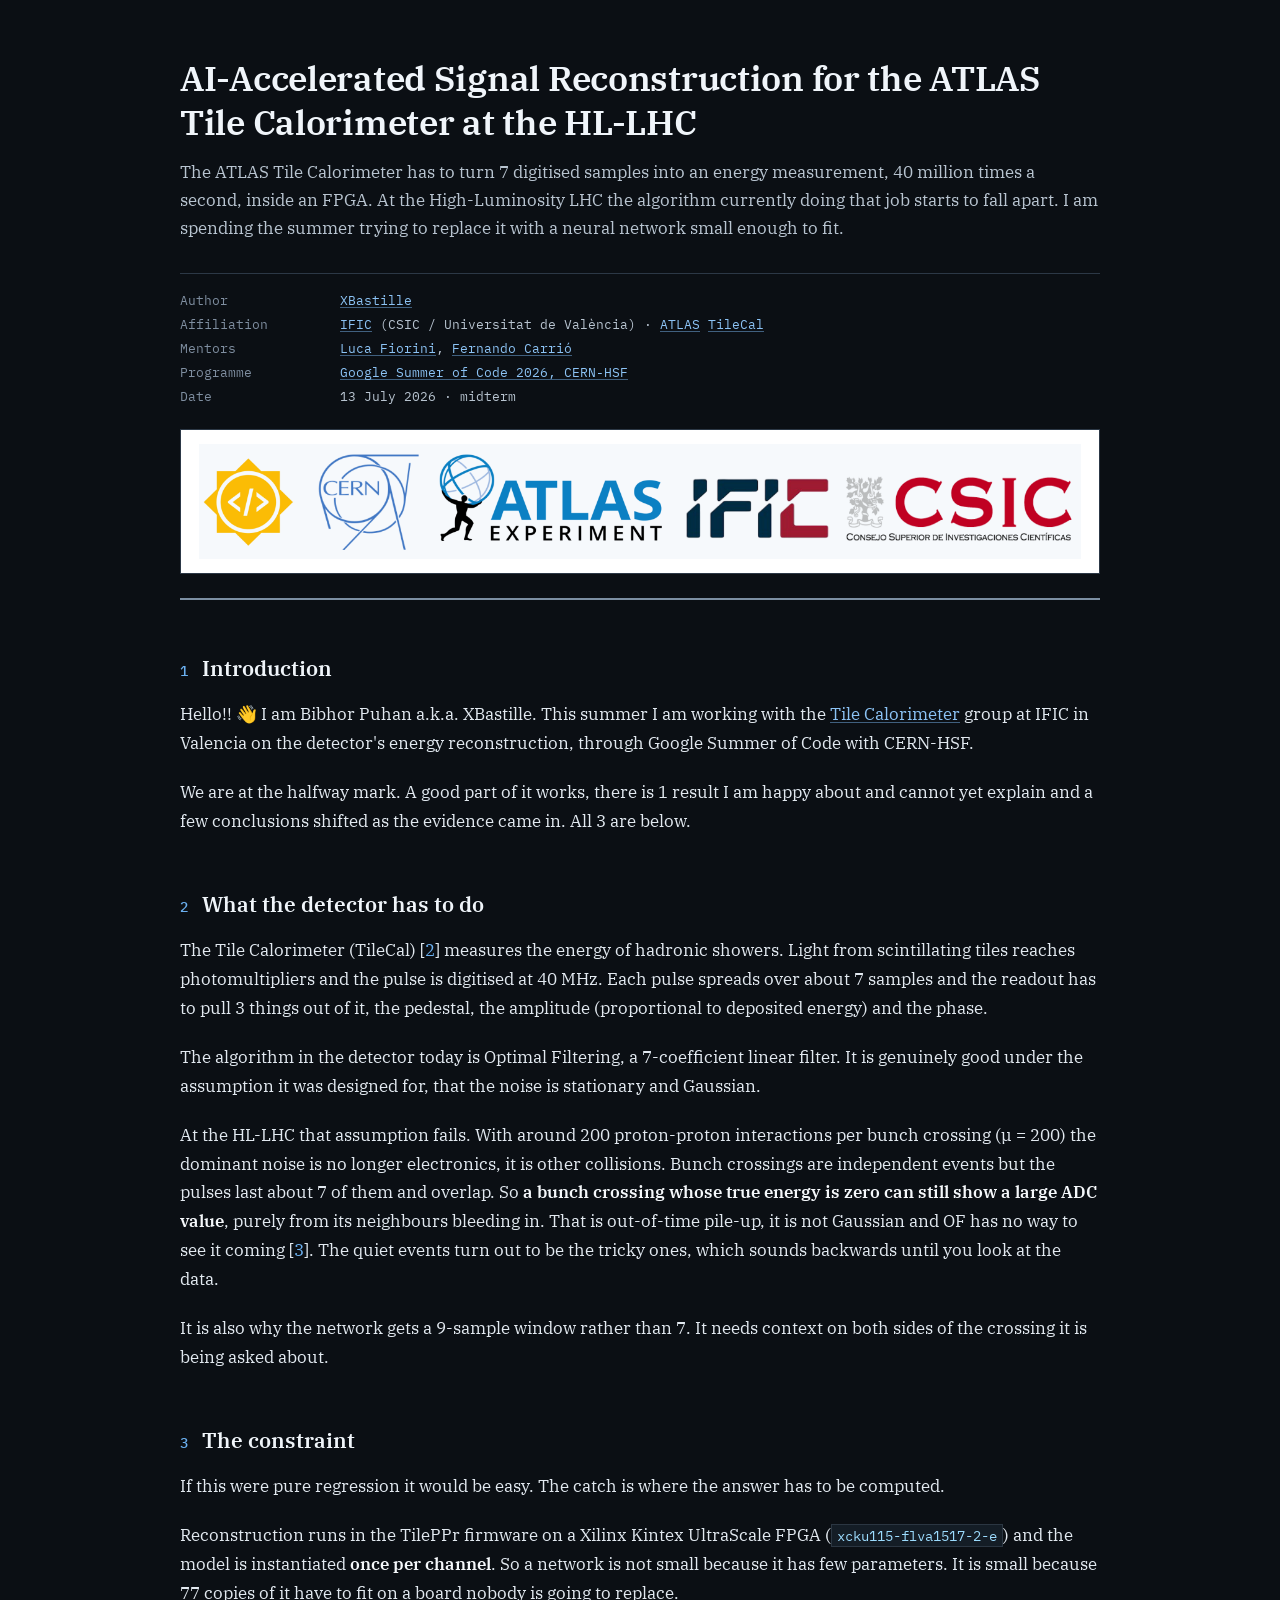
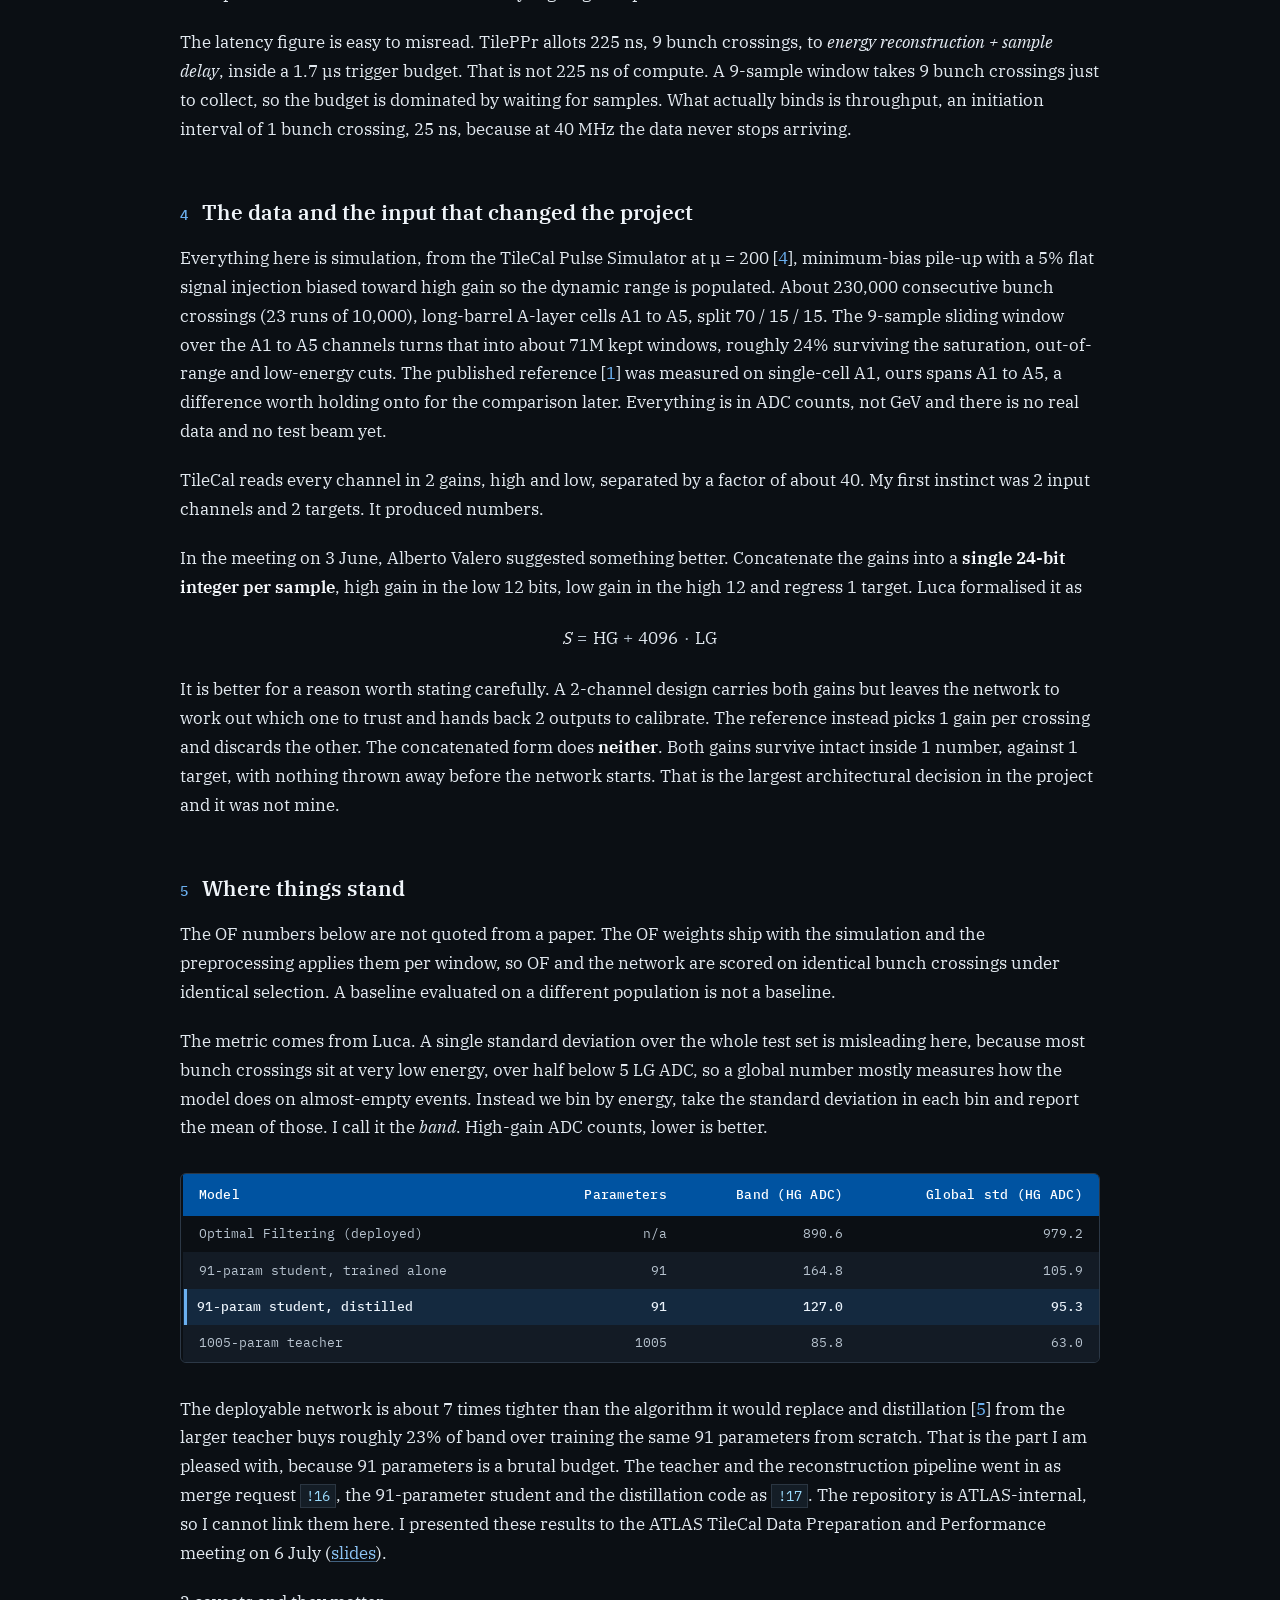
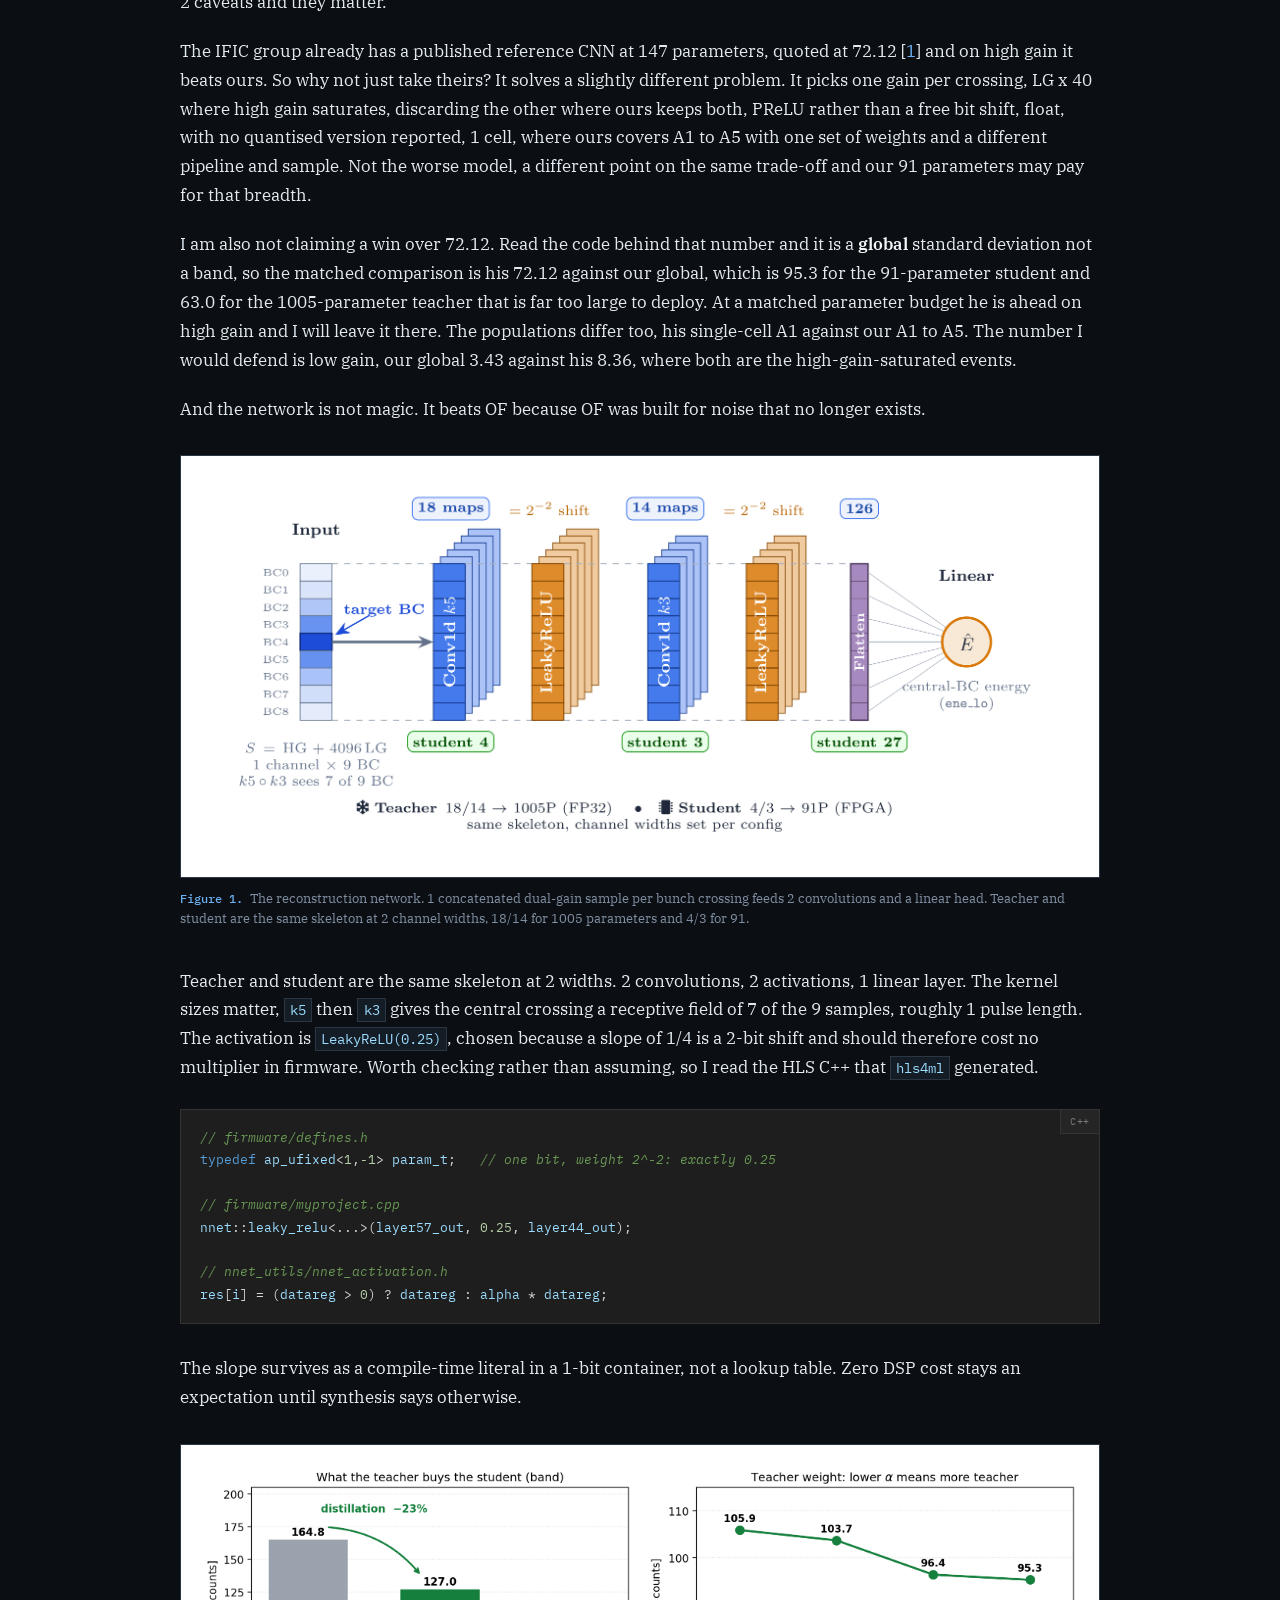
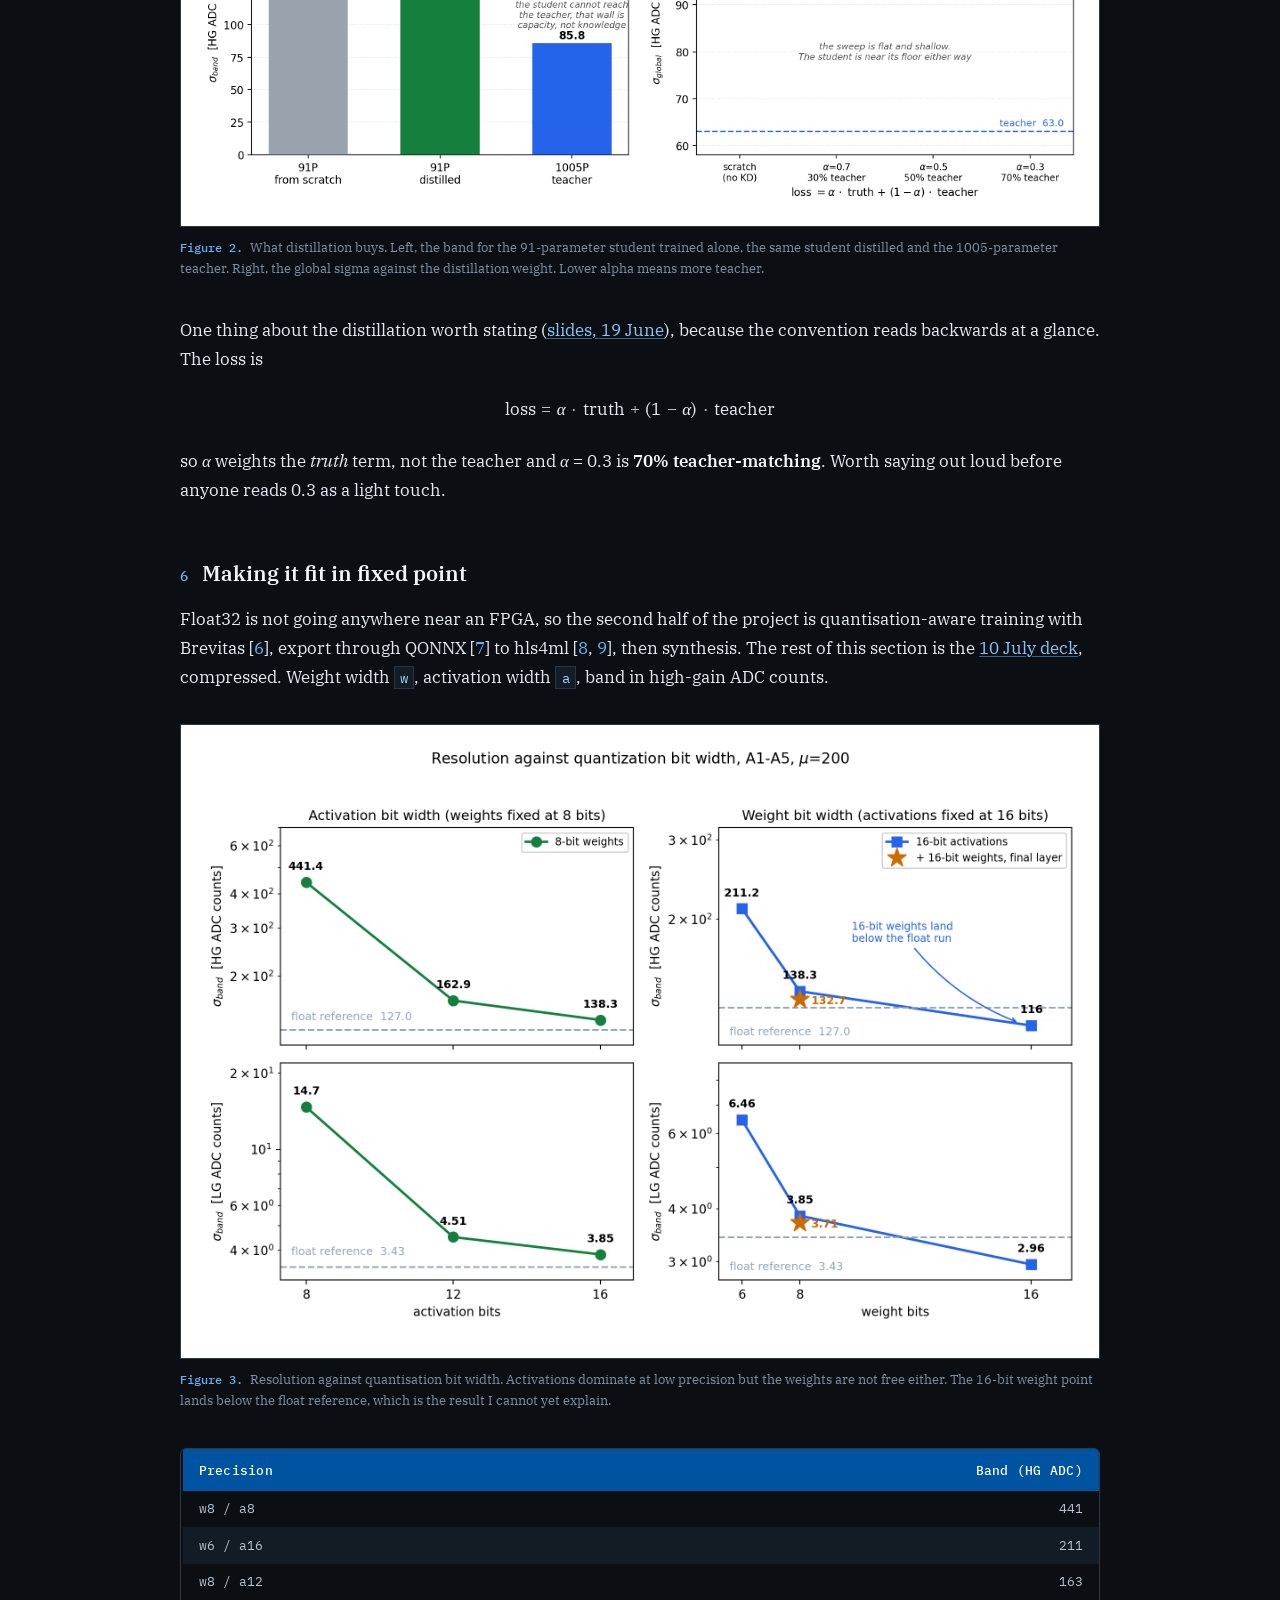
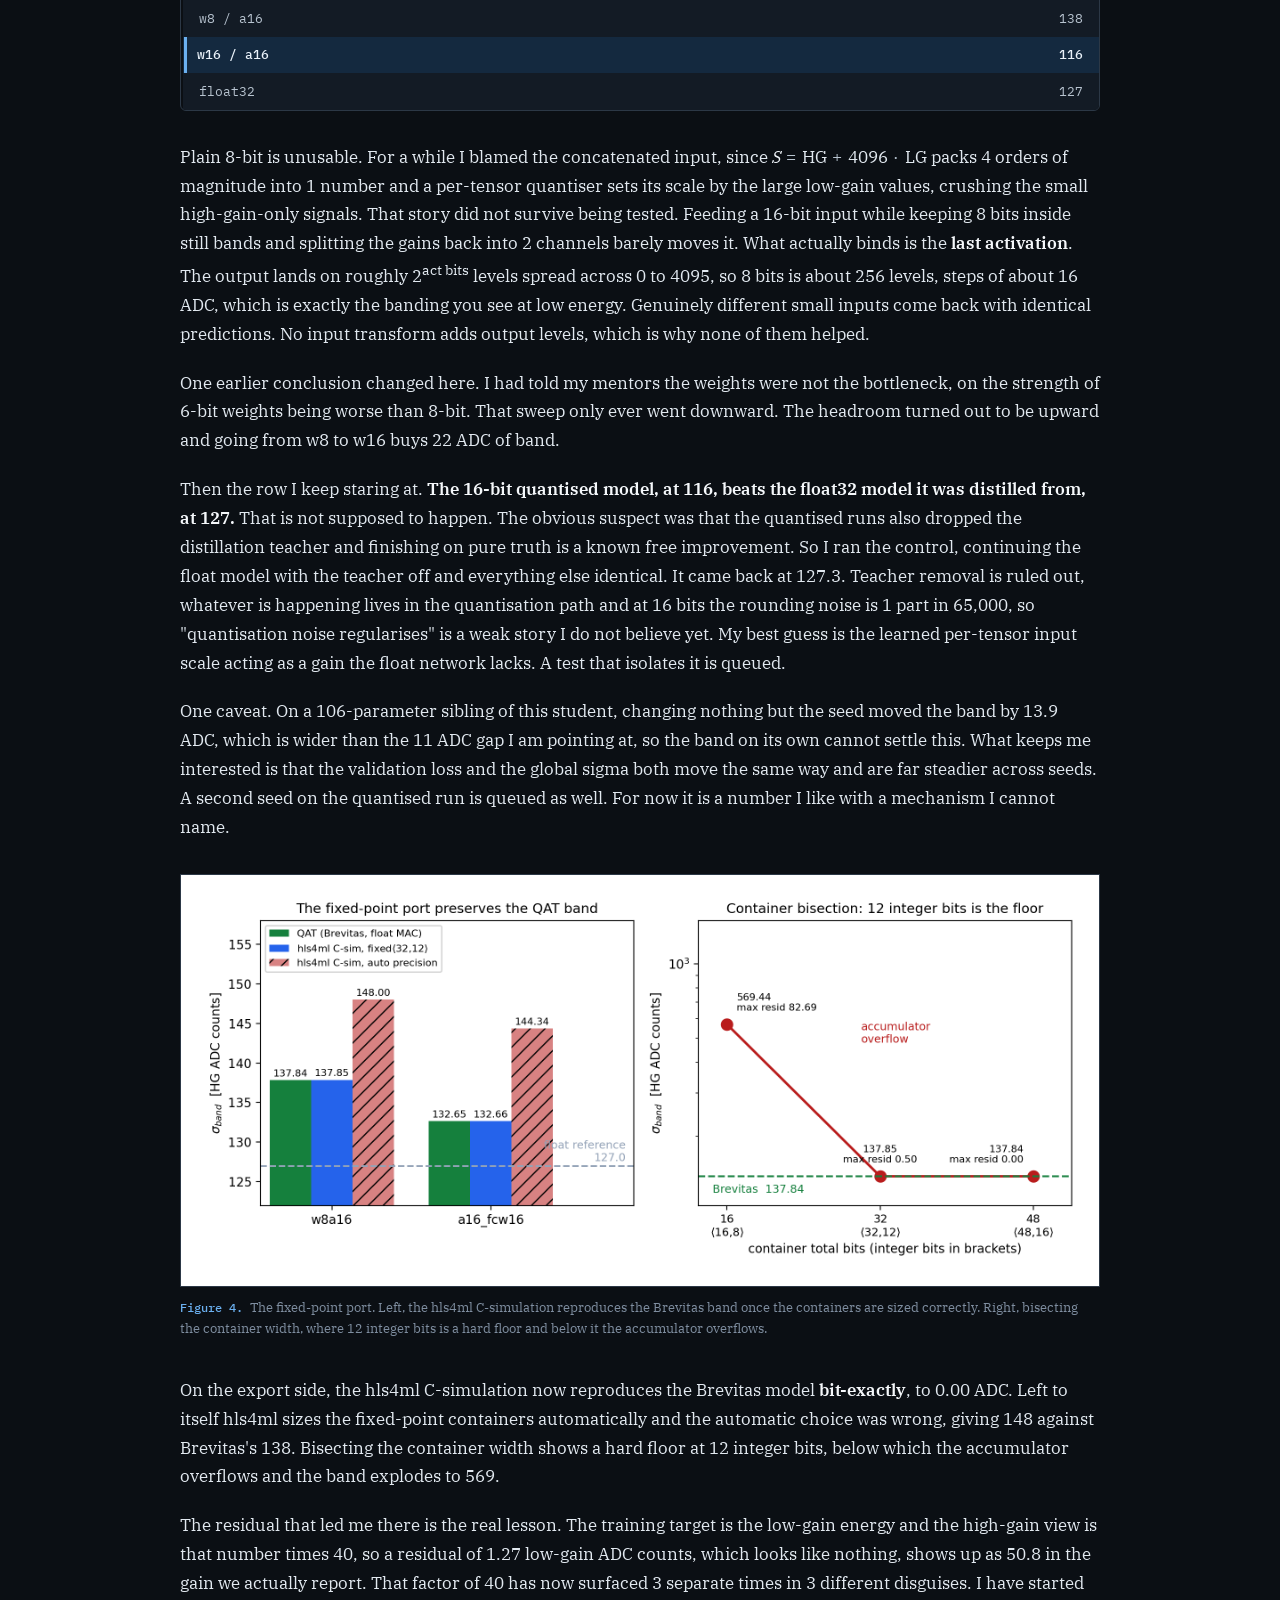
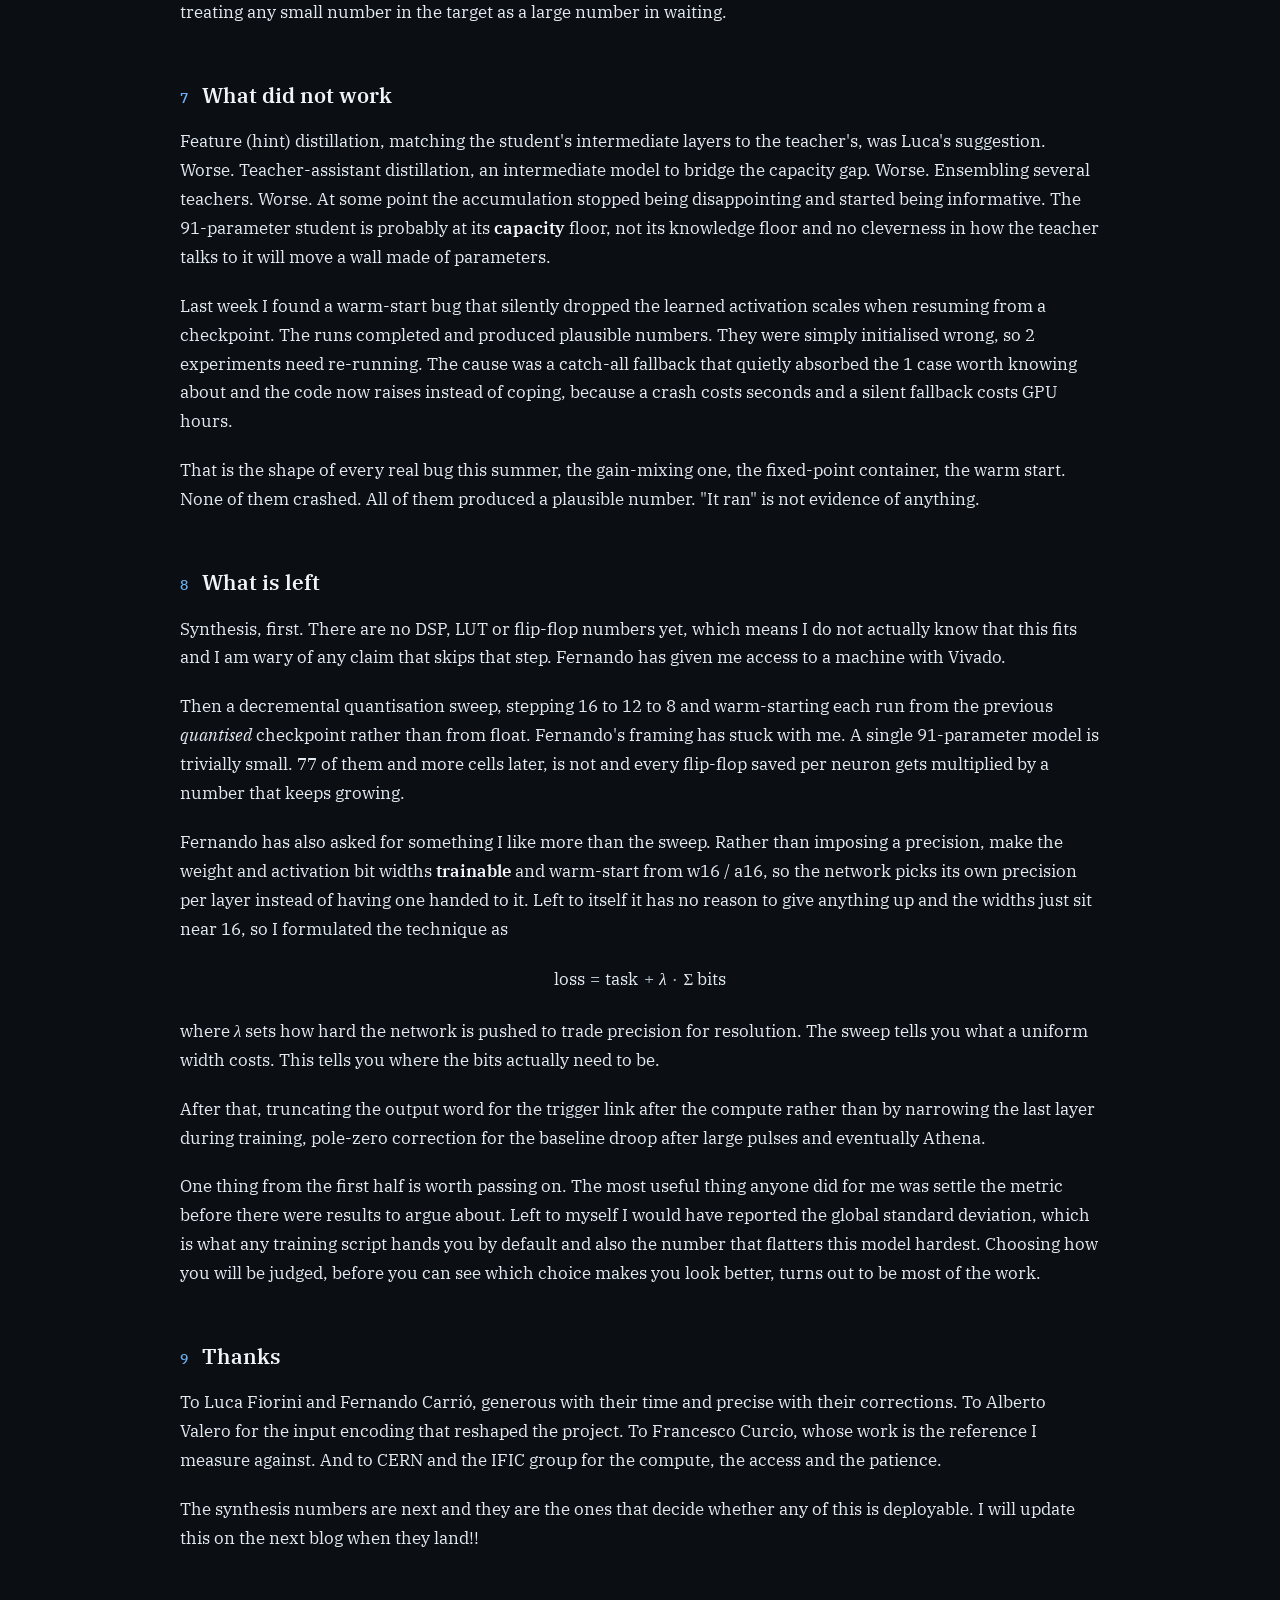
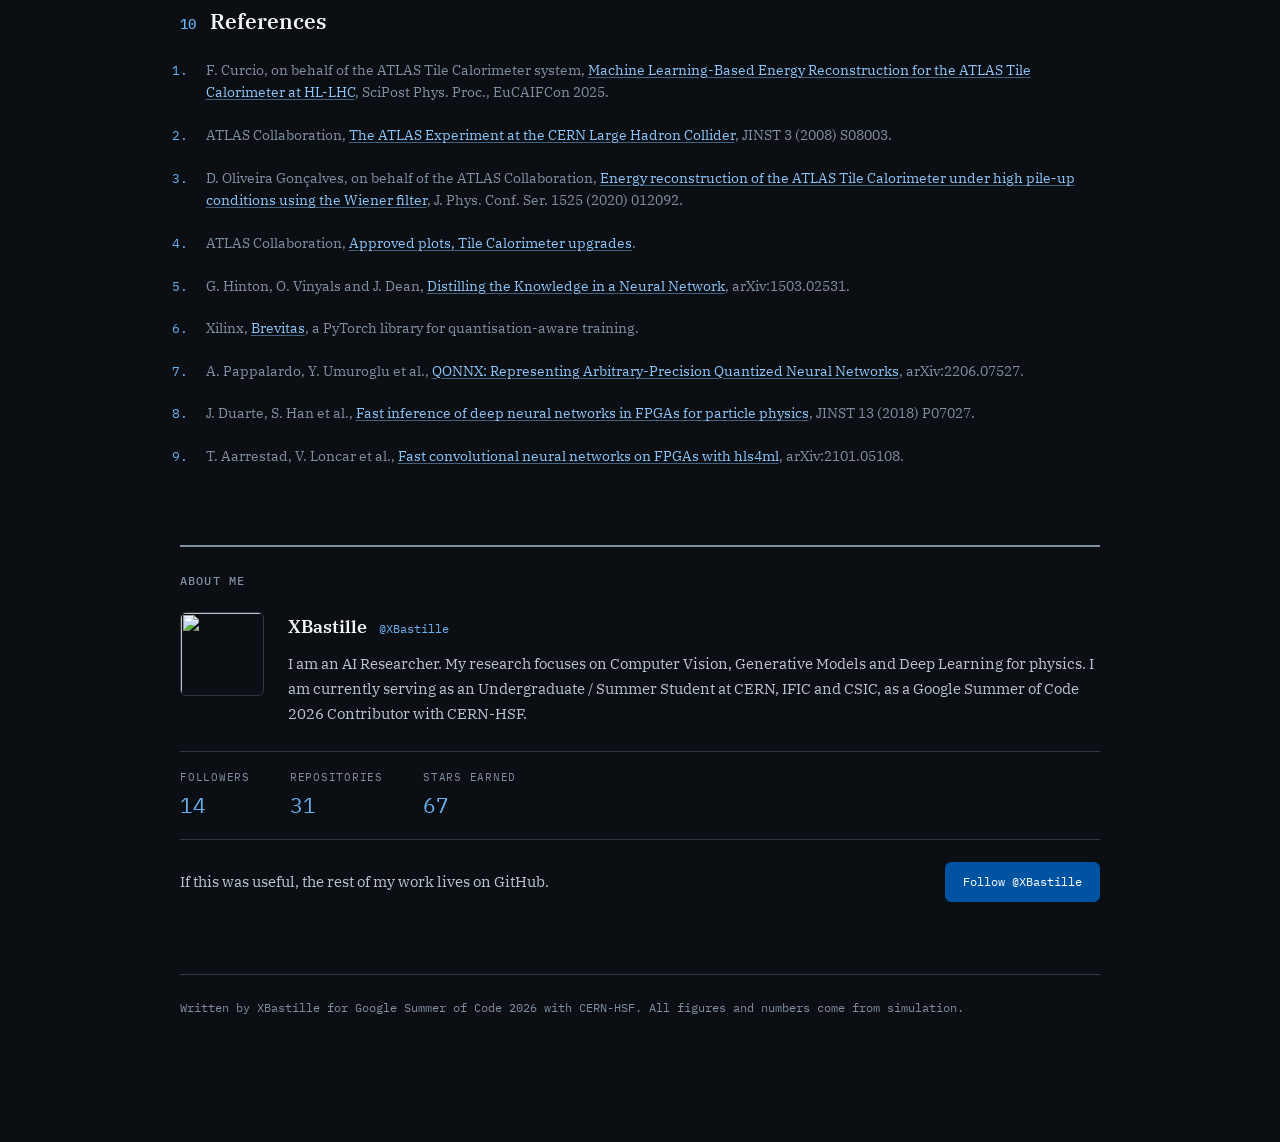
==== index.html @ b5960e7e "GSoC 2026 midterm blog" ====
<!doctype html>
<html lang="en">

<head>
  <meta charset="utf-8">
  <meta name="viewport" content="width=device-width, initial-scale=1">
  <title>AI-Accelerated Signal Reconstruction for the ATLAS Tile Calorimeter at the HL-LHC</title>
  <meta name="description"
    content="The ATLAS Tile Calorimeter has to turn 7 digitised samples into an energy measurement, 40 million times a second, inside an FPGA. At the High-L">
  <meta property="og:title" content="AI-Accelerated Signal Reconstruction for the ATLAS Tile Calorimeter at the HL-LHC">
  <meta property="og:description"
    content="The ATLAS Tile Calorimeter has to turn 7 digitised samples into an energy measurement, 40 million times a second, inside an FPGA. At the High-Luminosity LHC the algorithm currently doing that j">
  <meta property="og:type" content="article">
  <link rel="icon" href="https://avatars.githubusercontent.com/u/148121344?s=64&amp;v=4">
  <link rel="apple-touch-icon" href="https://avatars.githubusercontent.com/u/148121344?s=180&amp;v=4">
  <link rel="preconnect" href="https://fonts.googleapis.com">
  <link rel="preconnect" href="https://fonts.gstatic.com" crossorigin>
  <link
    href="https://fonts.googleapis.com/css2?family=IBM+Plex+Mono:wght@400;500&family=IBM+Plex+Serif:ital,wght@0,400;0,500;0,600;1,400&display=swap"
    rel="stylesheet">
  <link rel="stylesheet" href="style.css">
</head>

<body>
  <div class="wrap">

    <header class="masthead">
      <h1>AI-Accelerated Signal Reconstruction for the ATLAS Tile Calorimeter at the HL-LHC</h1>
      <p class="standfirst">The ATLAS Tile Calorimeter has to turn 7 digitised samples into an energy measurement,
        40 million times a second, inside an FPGA. At the High-Luminosity LHC the algorithm currently doing that job
        starts to fall apart. I am spending the summer trying to replace it with a neural network small enough to fit.
      </p>
      <dl class="byline">
        <dt>Author</dt>
        <dd><a href="https://github.com/XBastille">XBastille</a></dd>
        <dt>Affiliation</dt>
        <dd><a href="https://tilecal.ific.uv.es/tilecalweb/">IFIC</a> (CSIC / Universitat de Val&egrave;ncia) &middot;
          <a href="https://atlas.cern/">ATLAS</a> <a href="https://atlas-tile.web.cern.ch/">TileCal</a></dd>
        <dt>Mentors</dt>
        <dd><a href="https://gitlab.cern.ch/lfiorini">Luca Fiorini</a>, <a
            href="https://gitlab.cern.ch/fcarrio">Fernando Carri&oacute;</a></dd>
        <dt>Programme</dt>
        <dd><a href="https://summerofcode.withgoogle.com/programs/2026/projects/yvrxn4JI">Google Summer of Code 2026,
            CERN-HSF</a></dd>
        <dt>Date</dt>
        <dd>13 July 2026 &middot; midterm</dd>
      </dl>
      <img class="orgs" src="figures/orgs.png">
    </header>

    <main>
      <h2>Introduction</h2>
      <p>Hello!! 👋 I am Bibhor Puhan a.k.a. XBastille. This summer I am working with the <a
          href="https://atlas-tile.web.cern.ch/">Tile Calorimeter</a> group at IFIC in Valencia on the detector's energy
        reconstruction, through Google Summer of Code with CERN-HSF.</p>
      <p>We are at the halfway mark. A good part of it works, there is 1 result I am happy about and cannot yet
        explain and a few conclusions shifted as the evidence came in. All 3 are below.</p>
      <h2>What the detector has to do</h2>
      <p>The Tile Calorimeter (TileCal) [<a href="#ref-2" class="cite">2</a>] measures the energy of hadronic showers.
        Light from scintillating tiles reaches photomultipliers and the pulse is digitised at 40 MHz. Each pulse spreads
        over about 7 samples and the readout has to pull 3 things out of it, the pedestal, the amplitude
        (proportional to deposited energy) and the phase.</p>
      <p>The algorithm in the detector today is Optimal Filtering, a 7-coefficient linear filter. It is genuinely
        good under the assumption it was designed for, that the noise is stationary and Gaussian.</p>
      <p>At the HL-LHC that assumption fails. With around 200 proton-proton interactions per bunch crossing (µ = 200)
        the dominant noise is no longer electronics, it is other collisions. Bunch crossings are independent events but
        the pulses last about 7 of them and overlap. So <strong>a bunch crossing whose true energy is zero can still
          show a large ADC value</strong>, purely from its neighbours bleeding in. That is out-of-time pile-up, it is
        not Gaussian and OF has no way to see it coming [<a href="#ref-3" class="cite">3</a>]. The quiet events turn out
        to be the tricky ones, which sounds backwards until you look at the data.</p>
      <p>It is also why the network gets a 9-sample window rather than 7. It needs context on both sides of the
        crossing it is being asked about.</p>
      <h2>The constraint</h2>
      <p>If this were pure regression it would be easy. The catch is where the answer has to be computed.</p>
      <p>Reconstruction runs in the TilePPr firmware on a Xilinx Kintex UltraScale FPGA
        (<code>xcku115-flva1517-2-e</code>) and the model is instantiated <strong>once per channel</strong>. So a
        network is not small because it has few parameters. It is small because 77 copies of it have to fit
        on a board nobody is going to replace.</p>
      <p>The latency figure is easy to misread. TilePPr allots 225 ns, 9 bunch crossings, to <em>energy
          reconstruction + sample delay</em>, inside a 1.7 µs trigger budget. That is not 225 ns of compute. A
        9-sample window takes 9 bunch crossings just to collect, so the budget is dominated by waiting for
        samples. What actually binds is throughput, an initiation interval of 1 bunch crossing, 25 ns, because at 40
        MHz the data never stops arriving.</p>
      <h2>The data and the input that changed the project</h2>
      <p>Everything here is simulation, from the TileCal Pulse Simulator at µ = 200 [<a href="#ref-4"
          class="cite">4</a>], minimum-bias pile-up with a 5% flat signal injection biased toward high gain so the
        dynamic range is populated. About 230,000 consecutive bunch crossings (23 runs of 10,000), long-barrel A-layer
        cells A1 to A5, split 70 / 15 / 15. The 9-sample sliding window over the A1 to A5 channels turns that into about
        71M kept windows, roughly 24% surviving the saturation, out-of-range and low-energy cuts. The published
        reference [<a href="#ref-1" class="cite">1</a>] was measured on single-cell A1, ours spans A1 to A5, a
        difference worth holding onto for the comparison later. Everything is in ADC counts, not GeV and there is no
        real data and no test beam yet.</p>
      <p>TileCal reads every channel in 2 gains, high and low, separated by a factor of about 40. My first instinct
        was 2 input channels and 2 targets. It produced numbers.</p>
      <p>In the meeting on 3 June, Alberto Valero suggested something better. Concatenate the gains into a
        <strong>single 24-bit integer per sample</strong>, high gain in the low 12 bits, low gain in the high 12
        and regress 1 target. Luca formalised it as</p>
      <p class="eq"><var>S</var><span class="op">=</span><span class="w">HG</span><span class="op">+</span>4096<span
          class="op">·</span><span class="w">LG</span></p>
      <p>It is better for a reason worth stating carefully. A 2-channel design carries both gains but leaves the
        network to work out which one to trust and hands back 2 outputs to calibrate. The reference instead picks 1
        gain per crossing and discards the other. The concatenated form does <strong>neither</strong>. Both gains
        survive intact inside 1 number, against 1 target, with nothing thrown away before the network starts. That is
        the largest architectural decision in the project and it was not mine.</p>
      <h2>Where things stand</h2>
      <p>The OF numbers below are not quoted from a paper. The OF weights ship with the simulation and the preprocessing
        applies them per window, so OF and the network are scored on identical bunch crossings under identical
        selection. A baseline evaluated on a different population is not a baseline.</p>
      <p>The metric comes from Luca. A single standard deviation over the whole test set is misleading here, because
        most bunch crossings sit at very low energy, over half below 5 LG ADC, so a global number mostly measures how
        the
        model does on almost-empty events. Instead we bin by energy, take the standard deviation in each bin and report
        the mean of those. I call it the <em>band</em>. High-gain ADC counts, lower is better.</p>
      <div class="table-scroll">
        <table>
          <thead>
            <tr>
              <th>Model</th>
              <th>Parameters</th>
              <th>Band (HG ADC)</th>
              <th>Global std (HG ADC)</th>
            </tr>
          </thead>
          <tbody>
            <tr>
              <td>Optimal Filtering (deployed)</td>
              <td>n/a</td>
              <td>890.6</td>
              <td>979.2</td>
            </tr>
            <tr>
              <td>91-param student, trained alone</td>
              <td>91</td>
              <td>164.8</td>
              <td>105.9</td>
            </tr>
            <tr class="key">
              <td>91-param student, distilled</td>
              <td>91</td>
              <td>127.0</td>
              <td>95.3</td>
            </tr>
            <tr>
              <td>1005-param teacher</td>
              <td>1005</td>
              <td>85.8</td>
              <td>63.0</td>
            </tr>
          </tbody>
        </table>
      </div>
      <p>The deployable network is about 7 times tighter than the algorithm it would replace and distillation [<a
          href="#ref-5" class="cite">5</a>] from the larger teacher buys roughly 23% of band over training the same 91
        parameters from scratch. That is the part I am pleased with, because 91 parameters is a brutal budget. The
        teacher and the reconstruction pipeline went in as merge request <code>!16</code>, the 91-parameter student and
        the distillation code as <code>!17</code>. The repository is ATLAS-internal, so I cannot link them here. I
        presented these results to the ATLAS TileCal Data Preparation and Performance meeting on 6 July (<a
          href="https://cernbox.cern.ch/s/RMqqPoBQl3o48Mx">slides</a>).</p>
      <p>2 caveats and they matter.</p>
      <p>The IFIC group already has a published reference CNN at 147 parameters, quoted at 72.12 [<a href="#ref-1"
          class="cite">1</a>] and on high gain it beats ours. So why not just take theirs? It solves a slightly
        different problem. It picks one gain per crossing, LG x 40 where high gain saturates, discarding the other
        where ours keeps both, PReLU rather than a free bit shift, float, with no quantised version reported, 1 cell,
        where ours covers A1 to A5 with one set of weights and a different pipeline and sample. Not the worse model,
        a different point on the same trade-off and our 91 parameters may pay for that breadth.</p>
      <p>I am also not claiming a win over 72.12. Read the code behind that number and it is a <strong>global</strong>
        standard deviation not a band, so the matched comparison is his 72.12 against our global, which is 95.3 for the
        91-parameter student and 63.0 for the 1005-parameter teacher that is far too large to deploy. At a matched
        parameter budget he is ahead on high gain and I will leave it there. The populations differ too, his
        single-cell A1 against our A1 to A5. The number I would defend is low gain, our global 3.43 against his 8.36,
        where both are the high-gain-saturated events.</p>
      <p>And the network is not magic. It beats OF because OF was built for noise that no longer exists.</p>
      <p>
      <figure><img src="figures/cnn_architecture.png">
        <figcaption>The reconstruction network. 1 concatenated dual-gain sample per bunch crossing feeds 2
          convolutions and a linear head. Teacher and student are the same skeleton at 2 channel widths, 18/14 for
          1005 parameters and 4/3 for 91.</figcaption>
      </figure>
      </p>
      <p>Teacher and student are the same skeleton at 2 widths. 2 convolutions, 2 activations, 1 linear layer.
        The kernel sizes matter, <code>k5</code> then <code>k3</code> gives the central crossing a receptive field of 7
        of the 9 samples, roughly 1 pulse length. The activation is <code>LeakyReLU(0.25)</code>, chosen because a
        slope of 1/4 is a 2-bit shift and should therefore cost no multiplier in firmware. Worth checking
        rather than assuming, so I read the HLS C++ that <code>hls4ml</code> generated.</p>
      <div class="codehilite" data-lang="C++">
        <pre><span></span><code><span class="c1">// firmware/defines.h</span>
<span class="k">typedef</span><span class="w"> </span><span class="n">ap_ufixed</span><span class="o">&lt;</span><span class="mi">1</span><span class="p">,</span><span class="mi">-1</span><span class="o">&gt;</span><span class="w"> </span><span class="n">param_t</span><span class="p">;</span><span class="w">   </span><span class="c1">// one bit, weight 2^-2: exactly 0.25</span>

<span class="c1">// firmware/myproject.cpp</span>
<span class="n">nnet</span><span class="o">::</span><span class="n">leaky_relu</span><span class="o">&lt;</span><span class="p">...</span><span class="o">&gt;</span><span class="p">(</span><span class="n">layer57_out</span><span class="p">,</span><span class="w"> </span><span class="mf">0.25</span><span class="p">,</span><span class="w"> </span><span class="n">layer44_out</span><span class="p">);</span>

<span class="c1">// nnet_utils/nnet_activation.h</span>
<span class="n">res</span><span class="p">[</span><span class="n">i</span><span class="p">]</span><span class="w"> </span><span class="o">=</span><span class="w"> </span><span class="p">(</span><span class="n">datareg</span><span class="w"> </span><span class="o">&gt;</span><span class="w"> </span><span class="mi">0</span><span class="p">)</span><span class="w"> </span><span class="o">?</span><span class="w"> </span><span class="n">datareg</span><span class="w"> </span><span class="o">:</span><span class="w"> </span><span class="n">alpha</span><span class="w"> </span><span class="o">*</span><span class="w"> </span><span class="n">datareg</span><span class="p">;</span>
</code></pre>
      </div>

      <p>The slope survives as a compile-time literal in a 1-bit container, not a lookup table. Zero DSP cost stays an
        expectation until synthesis says otherwise.</p>
      <p>
      <figure><img src="figures/blog_kd_effect.png">
        <figcaption>What distillation buys. Left, the band for the 91-parameter student trained alone, the same student
          distilled and the 1005-parameter teacher. Right, the global sigma against the distillation weight. Lower
          alpha means more teacher.</figcaption>
      </figure>
      </p>
      <p>One thing about the distillation worth stating (<a
          href="https://cernbox.cern.ch/s/IXAjxhKxRauKLTm">slides, 19 June</a>), because the convention reads backwards
        at a glance. The loss is</p>
      <p class="eq"><span class="w">loss</span><span class="op">=</span><var>α</var><span class="op">·</span><span
          class="w">truth</span><span class="op">+</span>(1<span class="op">−</span><var>α</var>)<span
          class="op">·</span><span class="w">teacher</span></p>
      <p>so <var>α</var> weights the <em>truth</em> term, not the teacher and <var>α</var> = 0.3 is
        <strong>70% teacher-matching</strong>. Worth saying out loud before anyone reads 0.3 as a light touch.</p>
      <h2>Making it fit in fixed point</h2>
      <p>Float32 is not going anywhere near an FPGA, so the second half of the project is quantisation-aware training
        with Brevitas [<a href="#ref-6" class="cite">6</a>], export through QONNX [<a href="#ref-7" class="cite">7</a>]
        to hls4ml [<a href="#ref-8" class="cite">8</a>, <a href="#ref-9" class="cite">9</a>], then synthesis. The rest
        of this section is the <a href="https://cernbox.cern.ch/s/ZO4DMn81D4GzQWn">10 July deck</a>, compressed. Weight
        width <code>w</code>, activation width <code>a</code>, band in high-gain ADC counts.</p>
      <p>
      <figure><img src="figures/bits_vs_error.png">
        <figcaption>Resolution against quantisation bit width. Activations dominate at low precision but the weights
          are not free either. The 16-bit weight point lands below the float reference, which is the result I cannot yet
          explain.</figcaption>
      </figure>
      </p>
      <div class="table-scroll">
        <table>
          <thead>
            <tr>
              <th>Precision</th>
              <th>Band (HG ADC)</th>
            </tr>
          </thead>
          <tbody>
            <tr>
              <td>w8 / a8</td>
              <td>441</td>
            </tr>
            <tr>
              <td>w6 / a16</td>
              <td>211</td>
            </tr>
            <tr>
              <td>w8 / a12</td>
              <td>163</td>
            </tr>
            <tr>
              <td>w8 / a16</td>
              <td>138</td>
            </tr>
            <tr class="key">
              <td>w16 / a16</td>
              <td>116</td>
            </tr>
            <tr>
              <td>float32</td>
              <td>127</td>
            </tr>
          </tbody>
        </table>
      </div>
      <p>Plain 8-bit is unusable. For a while I blamed the concatenated input, since <span class="m"><var>S</var><span
            class="op">=</span><span class="w">HG</span><span class="op">+</span>4096<span class="op">·</span><span
            class="w">LG</span></span>
        packs 4 orders of magnitude into 1 number and a per-tensor quantiser sets its scale by the large low-gain
        values, crushing the small high-gain-only signals. That story did not survive being tested. Feeding a 16-bit
        input while keeping 8 bits inside still bands and splitting the gains back into 2 channels barely moves it.
        What actually binds is the <strong>last activation</strong>. The output lands on roughly 2<sup>act bits</sup>
        levels spread across 0 to 4095, so 8 bits is about 256 levels, steps of about 16 ADC, which is exactly the
        banding you see at low energy. Genuinely different small inputs come back with identical predictions. No input
        transform adds output levels, which is why none of them helped.</p>
      <p>One earlier conclusion changed here. I had told my mentors the weights were not the bottleneck, on the strength
        of 6-bit weights being worse than 8-bit. That sweep only ever went downward. The headroom turned out to be
        upward and going from w8 to w16 buys 22 ADC of band.</p>
      <p>Then the row I keep staring at. <strong>The 16-bit quantised model, at 116, beats the float32 model it was
          distilled from, at 127.</strong> That is not supposed to happen. The obvious suspect was that the quantised
        runs also dropped the distillation teacher and finishing on pure truth is a known free improvement. So I ran the
        control, continuing the float model with the teacher off and everything else identical. It came back at 127.3.
        Teacher removal is ruled out, whatever is happening lives in the quantisation path and at 16 bits the rounding
        noise is 1 part in 65,000, so "quantisation noise regularises" is a weak story I do not believe yet. My best
        guess is the learned per-tensor input scale acting as a gain the float network lacks. A test that isolates it is
        queued.</p>
      <p>One caveat. On a 106-parameter sibling of this student, changing
        nothing but the seed moved the band by 13.9 ADC, which is wider than the 11 ADC gap I am pointing at, so the
        band on its own cannot settle this. What keeps me interested is that the validation loss and the global sigma
        both move the same way and are far steadier across seeds. A second seed on the quantised run is queued as well.
        For now it is a number I like with a mechanism I cannot name.</p>
      <p>
      <figure><img src="figures/port_fidelity.png">
        <figcaption>The fixed-point port. Left, the hls4ml C-simulation reproduces the Brevitas band once the containers
          are sized correctly. Right, bisecting the container width, where 12 integer bits is a hard floor and below it
          the accumulator overflows.</figcaption>
      </figure>
      </p>
      <p>On the export side, the hls4ml C-simulation now reproduces the Brevitas model <strong>bit-exactly</strong>, to
        0.00 ADC. Left to itself hls4ml sizes the fixed-point containers automatically and the automatic choice was
        wrong, giving 148 against Brevitas's 138. Bisecting the container width shows a hard floor at 12 integer bits,
        below which the accumulator overflows and the band explodes to 569.</p>
      <p>The residual that led me there is the real lesson. The training target is the low-gain energy and the high-gain
        view is that number times 40, so a residual of 1.27 low-gain ADC counts, which looks like nothing, shows up
        as 50.8 in the gain we actually report. That factor of 40 has now surfaced 3 separate times in 3
        different disguises. I have started treating any small number in the target as a large number in waiting.</p>
      <h2>What did not work</h2>
      <p>Feature (hint) distillation, matching the student's intermediate layers to the teacher's, was Luca's
        suggestion. Worse. Teacher-assistant distillation, an intermediate model to bridge the capacity gap. Worse.
        Ensembling several teachers. Worse. At some point the accumulation stopped being disappointing and started being
        informative. The 91-parameter student is probably at its <strong>capacity</strong> floor, not its knowledge
        floor and no
        cleverness in how the teacher talks to it will move a wall made of parameters.</p>
      <p>Last week I found a warm-start bug that silently dropped the learned activation scales when resuming from a
        checkpoint. The runs completed and produced plausible numbers. They were simply initialised wrong, so 2
        experiments need re-running. The cause was a catch-all fallback that quietly absorbed the 1 case worth knowing
        about and the code now raises instead of coping, because a crash costs seconds and a silent fallback costs GPU
        hours.</p>
      <p>That is the shape of every real bug this summer, the gain-mixing one, the fixed-point container, the warm
        start. None of them crashed. All of them produced a plausible number. "It ran" is not evidence of anything.</p>
      <h2>What is left</h2>
      <p>Synthesis, first. There are no DSP, LUT or flip-flop numbers yet, which means I do not actually know that this
        fits and I am wary of any claim that skips that step. Fernando has given me access to a machine with Vivado.</p>
      <p>Then a decremental quantisation sweep, stepping 16 to 12 to 8 and warm-starting each run from the previous
        <em>quantised</em> checkpoint rather than from float. Fernando's framing has stuck with me. A single
        91-parameter model is trivially small. 77 of them and more cells later, is not and every flip-flop saved per
        neuron gets multiplied by a number that keeps growing.
      </p>
      <p>Fernando has also asked for something I like more than the sweep. Rather than imposing a precision, make the
        weight and activation bit widths <strong>trainable</strong> and warm-start from w16 / a16, so the network picks
        its own precision per layer instead of having one handed to it. Left to itself it has no reason to give
        anything up and the widths just sit near 16, so I formulated the technique as</p>
      <p class="eq"><span class="w">loss</span><span class="op">=</span><span class="w">task</span><span
          class="op">+</span><var>λ</var><span class="op">·</span><span class="w">Σ bits</span></p>
      <p>where <var>λ</var> sets how hard the network is pushed to trade precision for resolution. The sweep tells you
        what a uniform width costs. This tells you where the bits actually need to be.</p>
      <p>After that, truncating the output word for the trigger link after the compute rather than by narrowing the last
        layer during training, pole-zero correction for the baseline droop after large pulses and eventually Athena.</p>
      <p>One thing from the first half is worth passing on. The most useful thing anyone did for me was settle the
        metric before there were results to argue about. Left to myself I would have reported the global standard
        deviation, which is what any training script hands you by default and also the number that flatters this model
        hardest. Choosing how you will be judged, before you can see which choice makes you look better, turns out to be
        most of the work.</p>
      <h2>Thanks</h2>
      <p>To Luca Fiorini and Fernando Carrió, generous with their time and precise with their corrections. To Alberto
        Valero for the input encoding that reshaped the project. To Francesco Curcio, whose work is the reference I
        measure against. And to CERN and the IFIC group for the compute, the access and the patience.</p>
      <p>The synthesis numbers are next and they are the ones that decide whether any of this is deployable. I will
        update this on the next blog when they land!!</p>
      <h2>References</h2>
      <div class="refs">
        <ol>
          <li id="ref-1">F. Curcio, on behalf of the ATLAS Tile Calorimeter system, <a
              href="https://scipost.org/submissions/scipost_202509_00065v2/">Machine Learning-Based Energy
              Reconstruction for the ATLAS Tile Calorimeter at HL-LHC</a>, SciPost Phys. Proc., EuCAIFCon 2025.</li>
          <li id="ref-2">ATLAS Collaboration, <a href="https://doi.org/10.1088/1748-0221/3/08/S08003">The ATLAS
              Experiment at the CERN Large Hadron Collider</a>, JINST 3 (2008) S08003.</li>
          <li id="ref-3">D. Oliveira Gon&ccedil;alves, on behalf of the ATLAS Collaboration, <a
              href="https://doi.org/10.1088/1742-6596/1525/1/012092">Energy reconstruction of the ATLAS Tile Calorimeter
              under high pile-up conditions using the Wiener filter</a>, J. Phys. Conf. Ser. 1525 (2020) 012092.</li>
          <li id="ref-4">ATLAS Collaboration, <a
              href="https://twiki.cern.ch/twiki/bin/view/AtlasPublic/ApprovedPlotsTileUpgrades">Approved plots, Tile
              Calorimeter upgrades</a>.</li>
          <li id="ref-5">G. Hinton, O. Vinyals and J. Dean, <a href="https://arxiv.org/abs/1503.02531">Distilling the
              Knowledge in a Neural Network</a>, arXiv:1503.02531.</li>
          <li id="ref-6">Xilinx, <a href="https://github.com/Xilinx/brevitas">Brevitas</a>, a PyTorch library for
            quantisation-aware training.</li>
          <li id="ref-7">A. Pappalardo, Y. Umuroglu et al., <a href="https://arxiv.org/abs/2206.07527">QONNX:
              Representing Arbitrary-Precision Quantized Neural Networks</a>, arXiv:2206.07527.</li>
          <li id="ref-8">J. Duarte, S. Han et al., <a href="https://arxiv.org/abs/1804.06913">Fast inference of deep
              neural networks in FPGAs for particle physics</a>, JINST 13 (2018) P07027.</li>
          <li id="ref-9">T. Aarrestad, V. Loncar et al., <a href="https://arxiv.org/abs/2101.05108">Fast convolutional
              neural networks on FPGAs with hls4ml</a>, arXiv:2101.05108.</li>
        </ol>
      </div>
    </main>

    <section class="about" id="about">
      <h2 class="about-head">About Me</h2>

      <div class="about-body">
        <img class="about-avatar" src="https://avatars.githubusercontent.com/u/148121344?s=200&amp;v=4" width="96"
          height="96">

        <div class="about-text">
          <p class="about-name">
            XBastille
            <a class="about-handle" href="https://github.com/XBastille">@XBastille</a>
          </p>
          <p class="about-bio">
            I am an AI Researcher. My research focuses on Computer Vision, Generative Models
            and Deep Learning for physics. I am currently serving as an Undergraduate / Summer
            Student at CERN, IFIC and CSIC, as a Google Summer of Code 2026 Contributor with
            CERN-HSF.
          </p>
        </div>
      </div>

      <dl class="about-stats" id="gh-stats">
        <div>
          <dt>Followers</dt>
          <dd data-gh="followers">14</dd>
        </div>
        <div>
          <dt>Repositories</dt>
          <dd data-gh="repos">31</dd>
        </div>
        <div>
          <dt>Stars earned</dt>
          <dd data-gh="stars">67</dd>
        </div>
      </dl>

      <p class="about-cta">
        If this was useful, the rest of my work lives on GitHub.
        <a class="about-button" href="https://github.com/XBastille">Follow @XBastille</a>
      </p>
    </section>

    <script>
      (async () => {
        const set = (k, v) => {
          const el = document.querySelector(`[data-gh="${k}"]`);
          if (el && Number.isFinite(v)) el.textContent = v.toLocaleString();
        };
        try {
          const [user, repos] = await Promise.all([
            fetch("https://api.github.com/users/XBastille").then(r => r.ok ? r.json() : null),
            fetch("https://api.github.com/users/XBastille/repos?per_page=100").then(r => r.ok ? r.json() : null),
          ]);
          if (user) {
            set("followers", user.followers);
            set("repos", user.public_repos);
          }
          if (Array.isArray(repos)) {
            set("stars", repos.reduce((n, r) => n + r.stargazers_count, 0));
          }
        } catch (_) {}
      })();
    </script>

    <footer>
      <p>Written by XBastille for Google Summer of Code 2026 with CERN-HSF.
        All figures and numbers come from simulation.
      </p>
    </footer>

  </div>
</body>

</html>
---- style.css ----
:root {
  --cern:    #0053a1;
  --accent:  #6bb0f0;
  --link:    #8cc3f5;
  --ink:     #e2e9f0;
  --ink-dim: #b8c4d0;
  --slate:   #7f8ea0;
  --paper:   #0b0f14;
  --rule:    #2c3846;
  --rule-hi: #7c8fa3;

  --code-bg:  #1e1e1e;
  --code-fg:  #d4d4d4;
  --code-kw:  #569cd6;
  --code-str: #ce9178;
  --code-com: #6a9955;
  --code-typ: #4ec9b0;
  --code-num: #b5cea8;
  --code-fn:  #dcdcaa;
  --code-id:  #9cdcfe;
  --code-chrome: #333;

  --measure: 92ch;
  --r: 6px;
}

*, *::before, *::after { box-sizing: border-box; }

html { -webkit-text-size-adjust: 100%; background: var(--paper); }

body {
  margin: 0;
  padding: 0 1.5rem 7rem;
  background: var(--paper);
  color: var(--ink);
  font-family: "IBM Plex Serif", Charter, Georgia, serif;
  font-size: 1.0625rem;
  line-height: 1.7;
  -webkit-font-smoothing: antialiased;
  counter-reset: section figure;
}

.wrap { max-width: var(--measure); margin: 0 auto; }

.masthead {
  padding: 3.5rem 0 0;
  border-bottom: 2px solid var(--rule-hi);
  margin-bottom: 2.6rem;
}

h1 {
  font-size: clamp(1.7rem, 3.6vw, 2.2rem);
  line-height: 1.25;
  font-weight: 600;
  letter-spacing: -0.008em;
  margin: 0 0 0.9rem;
  color: #f0f5fa;
}

.standfirst {
  font-size: 1.08rem;
  line-height: 1.62;
  color: var(--ink-dim);
  margin: 0 0 1.9rem;
}

.byline {
  display: grid;
  grid-template-columns: 8.5rem 1fr;
  gap: 0 1.5rem;
  margin: 0;
  padding: 0.9rem 0 1.3rem;
  border-top: 1px solid var(--rule);
  font-family: "IBM Plex Mono", ui-monospace, monospace;
  font-size: 0.79rem;
  line-height: 1.9;
}
.byline dt { color: var(--slate); }
.byline dd { margin: 0; color: var(--ink-dim); }

h2 {
  counter-increment: section;
  font-size: 1.32rem;
  font-weight: 600;
  line-height: 1.35;
  margin: 3.4rem 0 1.1rem;
  color: #f0f5fa;
  display: flex;
  gap: 0.85rem;
  align-items: baseline;
}
h2::before {
  content: counter(section);
  font-family: "IBM Plex Mono", ui-monospace, monospace;
  font-size: 0.85rem;
  font-weight: 500;
  color: var(--accent);
  flex: 0 0 auto;
}

h2#references { counter-increment: none; }
h2#references::before { content: ""; }

p { margin: 0 0 1.25rem; }

a {
  color: var(--link);
  text-decoration: underline;
  text-decoration-thickness: 1px;
  text-underline-offset: 2px;
  text-decoration-color: #40607f;
}
a:hover { text-decoration-color: var(--link); }

strong { font-weight: 600; color: #f5f8fb; }

code {
  font-family: "IBM Plex Mono", ui-monospace, SFMono-Regular, Menlo, monospace;
  font-size: 0.85em;
  color: var(--code-id);
  background: rgba(120, 170, 225, 0.085);
  border: 1px solid rgba(124, 143, 163, 0.22);
  padding: 0.09em 0.36em;
  white-space: nowrap;
}

.codehilite {
  position: relative;
  background: var(--code-bg);
  border: 1px solid var(--code-chrome);
  margin: 1.7rem 0 1.9rem;
}
.codehilite::after {
  content: attr(data-lang);
  position: absolute;
  top: 0;
  right: 0;
  padding: 0.18rem 0.55rem;
  font-family: "IBM Plex Mono", ui-monospace, monospace;
  font-size: 0.64rem;
  letter-spacing: 0.07em;
  color: #7c7c7c;
  background: #252526;
  border-left: 1px solid var(--code-chrome);
  border-bottom: 1px solid var(--code-chrome);
}
.codehilite pre {
  margin: 0;
  padding: 1.05rem 1.2rem;
  background: none;
  border: 0;
  overflow-x: auto;
  font-size: 0.81rem;
  line-height: 1.65;
  color: var(--code-fg);
}

.codehilite pre code {
  color: inherit;
  font-size: inherit;
  background: none;
  border: 0;
  padding: 0;
  white-space: pre;
}

.codehilite .c, .codehilite .c1, .codehilite .cm,
.codehilite .cs, .codehilite .cp                  { color: var(--code-com); font-style: italic; }
.codehilite .k, .codehilite .kd, .codehilite .kr,
.codehilite .kt, .codehilite .kn                  { color: var(--code-kw); }
.codehilite .s, .codehilite .s1, .codehilite .s2  { color: var(--code-str); }
.codehilite .m, .codehilite .mi, .codehilite .mf,
.codehilite .mh, .codehilite .il                  { color: var(--code-num); }
.codehilite .nf, .codehilite .fm                  { color: var(--code-fn); }
.codehilite .nc, .codehilite .nn, .codehilite .nt { color: var(--code-typ); }
.codehilite .o, .codehilite .ow, .codehilite .p   { color: var(--code-fg); }
.codehilite .n, .codehilite .nv, .codehilite .nb  { color: var(--code-id); }

.table-scroll {
  overflow-x: auto;
  margin: 1.9rem 0 2rem;
  border-radius: var(--r);
  border: 1px solid var(--rule);
}

table {
  border-collapse: collapse;
  width: 100%;
  font-family: "IBM Plex Mono", ui-monospace, monospace;
  font-size: 0.8rem;
  line-height: 1.55;
  font-variant-numeric: tabular-nums;
}

thead th {
  background: var(--cern);
  color: #fff;
  border-top: 2px solid var(--cern);
  border-bottom: 1px solid var(--cern);
  padding: 0.6rem 1rem;
  text-align: left;
  font-weight: 500;
  letter-spacing: 0.02em;
  white-space: nowrap;
}

tbody td {
  padding: 0.52rem 1rem;
  border: 0;
  color: var(--ink-dim);
  white-space: nowrap;
}

tbody tr:nth-child(even) { background: #131b25; }

tbody tr:last-child td { border-bottom: 0; }

tbody td:not(:first-child),
thead th:not(:first-child) { text-align: right; }

tbody tr.key { background: #14293f; }
tbody tr.key td {
  color: #eaf2fa;
  font-weight: 500;
}
tbody tr.key td:first-child {
  box-shadow: inset 3px 0 0 var(--accent);
  padding-left: calc(1rem - 3px);
  border-left: 3px solid transparent;
}

figure { margin: 2rem 0 2.3rem; }

figure img {
  display: block;
  width: 100%;
  height: auto;
  padding: 0.9rem;
  background: #fff;
  border: 1px solid var(--rule);
}

figcaption {
  counter-increment: figure;
  margin-top: 0.7rem;
  font-size: 0.82rem;
  line-height: 1.55;
  color: var(--slate);
}
figcaption::before {
  content: "Figure " counter(figure) ". ";
  color: var(--accent);
  font-family: "IBM Plex Mono", ui-monospace, monospace;
  font-size: 0.78rem;
  font-weight: 500;
}

.orgs {
  display: block;
  width: 100%;
  height: auto;
  margin: 0 0 1.5rem;
  padding: 0.85rem 1.1rem;
  background: #fff;
  border: 1px solid var(--rule);
}

@media (max-width: 680px) {
  .orgs { padding: 0.55rem 0.7rem; }
}

.eq {
  display: block;
  margin: 1.5rem 0;
  text-align: center;
  font-size: 1.06rem;
  line-height: 1.5;
  font-variant-numeric: lining-nums tabular-nums;
}

.eq var, .m var {
  font-style: italic;
  font-family: "IBM Plex Serif", Charter, Georgia, serif;
  color: #f0f5fa;
}
.eq .w, .m .w { font-style: normal; }
.eq .op, .m .op { padding: 0 0.32em; color: var(--ink-dim); }
.m { white-space: nowrap; }

@media (max-width: 680px) {
  .eq { font-size: 0.98rem; }
  .eq .op { padding: 0 0.22em; }
}

a.cite {
  text-decoration: none;
  color: var(--accent);
  font-variant-numeric: tabular-nums;
}
a.cite:hover { text-decoration: underline; }

.refs ol {
  padding-left: 1.6rem;
  font-size: 0.88rem;
  line-height: 1.62;
  color: var(--slate);
}
.refs li {
  margin-bottom: 0.6rem;
  padding: 0.32rem 0.6rem;
  margin-left: -0.6rem;
  scroll-margin-top: 2.5rem;
  transition: background 200ms ease, box-shadow 200ms ease, color 200ms ease;
}

.refs li:target {
  color: var(--ink);
  background: #14293f;
  box-shadow: inset 3px 0 0 var(--accent), 0 0 0 1px var(--rule-hi);
}

.refs li::marker {
  color: var(--accent);
  font-family: "IBM Plex Mono", ui-monospace, monospace;
  font-size: 0.82rem;
}

footer {
  margin-top: 4.5rem;
  padding-top: 1.4rem;
  border-top: 1px solid var(--rule);
  font-family: "IBM Plex Mono", ui-monospace, monospace;
  font-size: 0.75rem;
  line-height: 1.75;
  color: var(--slate);
}

@media (max-width: 680px) {
  body { font-size: 1rem; padding: 0 1.1rem 4rem; }
  .byline { grid-template-columns: 1fr; gap: 0; }
  .byline dt { margin-top: 0.6rem; line-height: 1.4; }
  .byline dd { line-height: 1.6; }
  h2 { gap: 0.6rem; }
  figure img { padding: 0.5rem; }
  tbody td:not(:first-child), thead th:not(:first-child) { padding-left: 1rem; }
}

.about {
  margin-top: 4.5rem;
  padding-top: 1.6rem;
  border-top: 2px solid var(--rule-hi);
}

.about-head {
  counter-increment: none;
  font-family: "IBM Plex Mono", ui-monospace, monospace;
  font-size: 0.72rem;
  letter-spacing: 0.1em;
  text-transform: uppercase;
  font-weight: 500;
  color: var(--slate);
  margin: 0 0 1.5rem;
  display: block;
}

.about-head::before { content: ""; display: none; }

.about-body { display: flex; gap: 1.5rem; align-items: flex-start; }

.about-avatar {
  flex: 0 0 auto;
  width: 84px;
  height: 84px;
  border-radius: var(--r);
  border: 1px solid var(--rule);
  background: none;
  padding: 0;
}

.about-text { flex: 1 1 auto; min-width: 0; }

.about-name {
  margin: 0 0 0.5rem;
  font-size: 1.12rem;
  font-weight: 600;
  color: #f0f5fa;
}
.about-handle {
  font-family: "IBM Plex Mono", ui-monospace, monospace;
  font-size: 0.78rem;
  font-weight: 400;
  margin-left: 0.5rem;
  color: var(--accent);
  text-decoration: none;
}
.about-handle:hover { text-decoration: underline; }

.about-bio {
  margin: 0;
  font-size: 0.95rem;
  line-height: 1.65;
  color: var(--ink-dim);
}

.about-stats {
  display: flex;
  gap: 2.5rem;
  margin: 1.6rem 0 0;
  padding: 0.95rem 0;
  border-top: 1px solid var(--rule);
  border-bottom: 1px solid var(--rule);
}
.about-stats div { display: flex; flex-direction: column; gap: 0.15rem; }
.about-stats dt {
  font-family: "IBM Plex Mono", ui-monospace, monospace;
  font-size: 0.68rem;
  letter-spacing: 0.07em;
  text-transform: uppercase;
  color: var(--slate);
}
.about-stats dd {
  margin: 0;
  font-family: "IBM Plex Mono", ui-monospace, monospace;
  font-size: 1.3rem;
  font-variant-numeric: tabular-nums;
  color: var(--accent);
}

.about-cta {
  display: flex;
  align-items: center;
  justify-content: space-between;
  gap: 1.5rem;
  flex-wrap: wrap;
  margin: 1.4rem 0 0;
  font-size: 0.92rem;
  color: var(--ink-dim);
}

.about-button {
  flex: 0 0 auto;
  padding: 0.5rem 1.05rem;
  border: 1px solid var(--cern);
  border-radius: var(--r);
  background: var(--cern);
  color: #fff;
  font-family: "IBM Plex Mono", ui-monospace, monospace;
  font-size: 0.78rem;
  text-decoration: none;
}
.about-button:hover { background: #00408a; border-color: #00408a; }

@media (max-width: 680px) {
  .about-body { flex-direction: column; gap: 1rem; }
  .about-stats { gap: 1.8rem; }
  .about-cta { flex-direction: column; align-items: flex-start; }
}
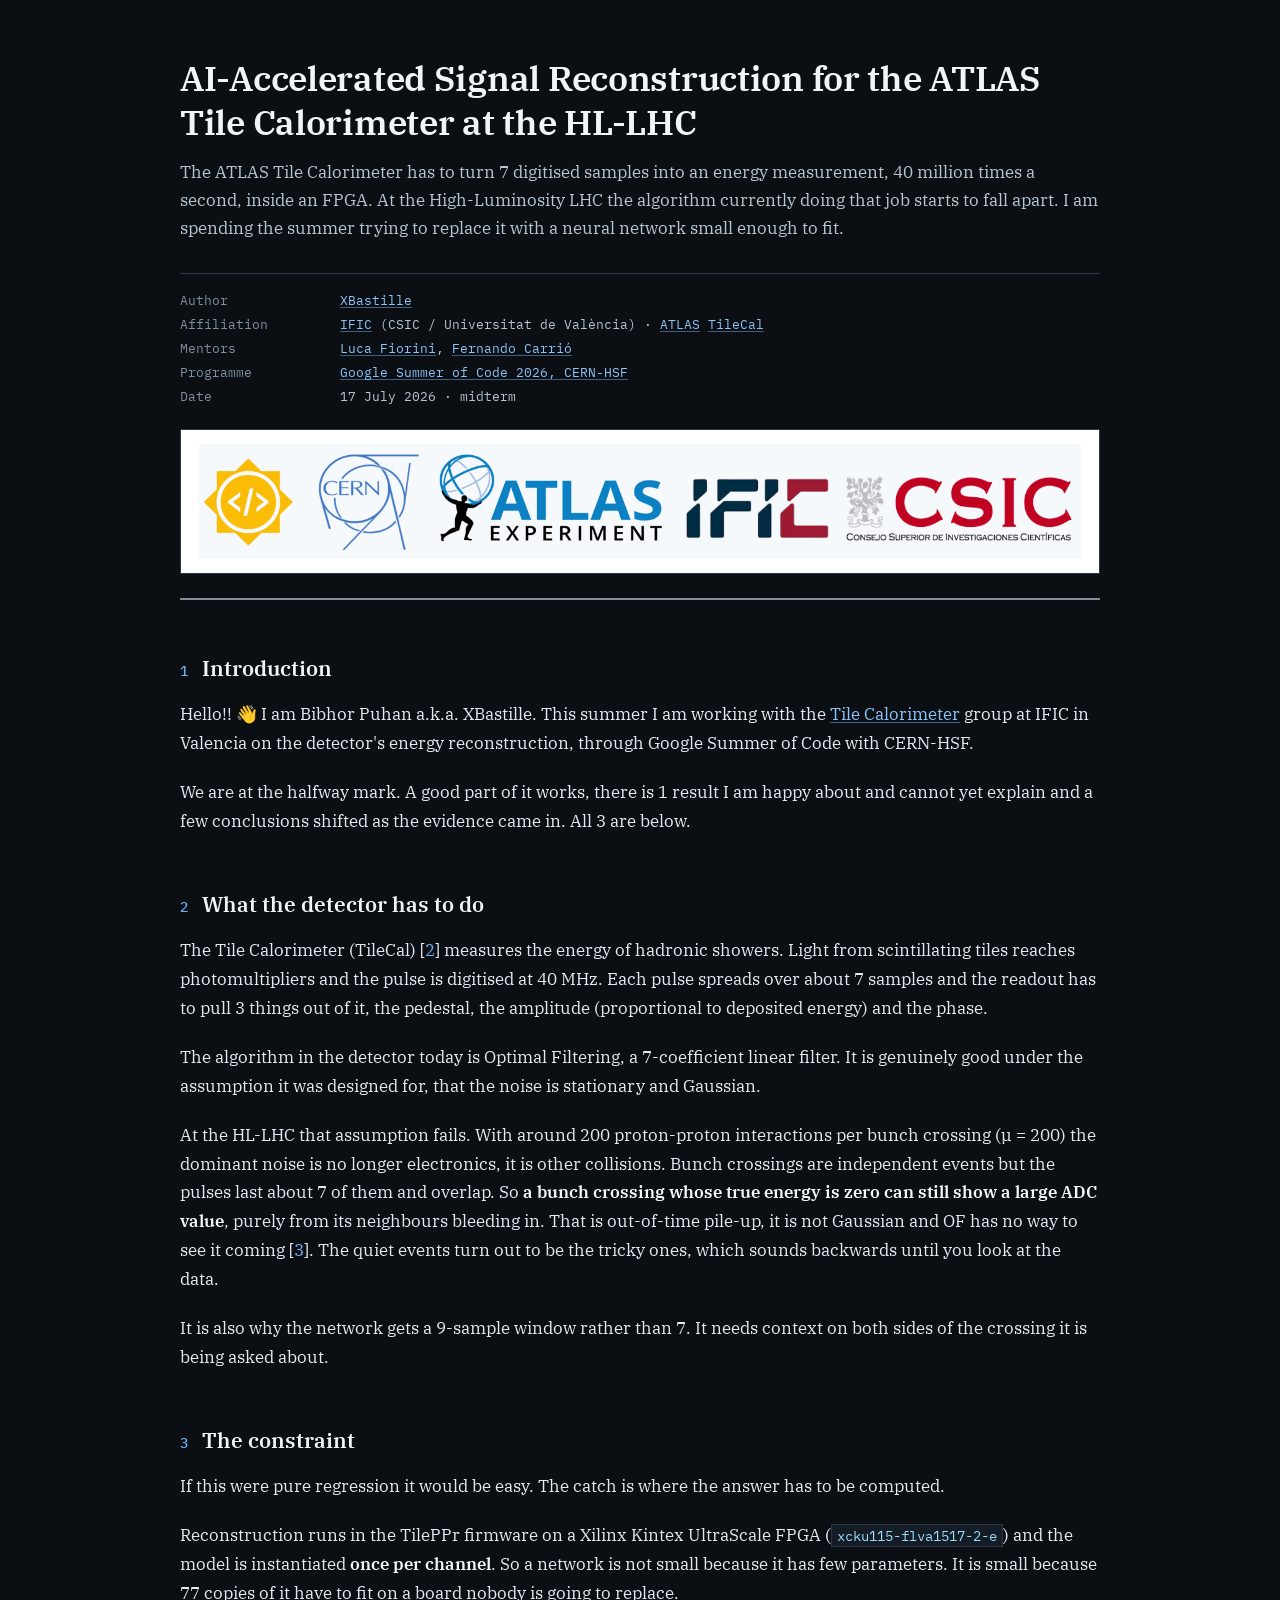
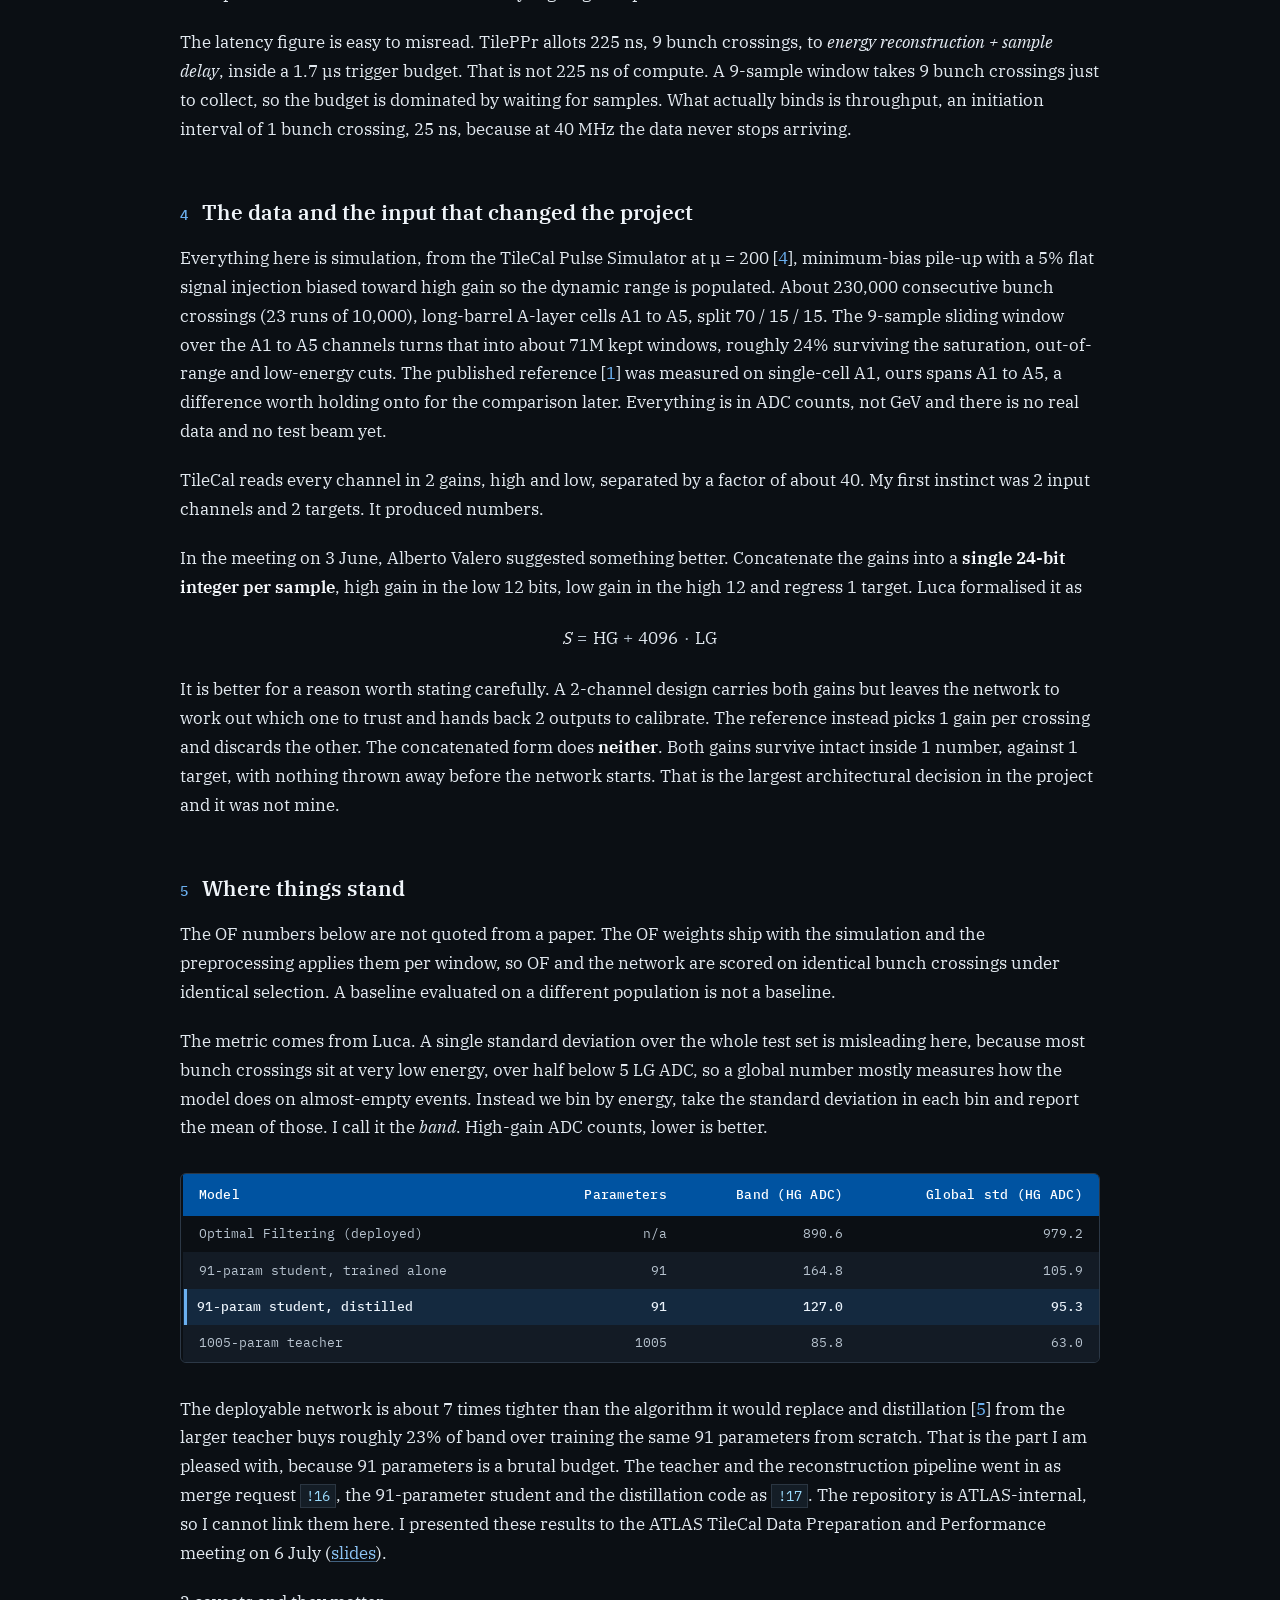
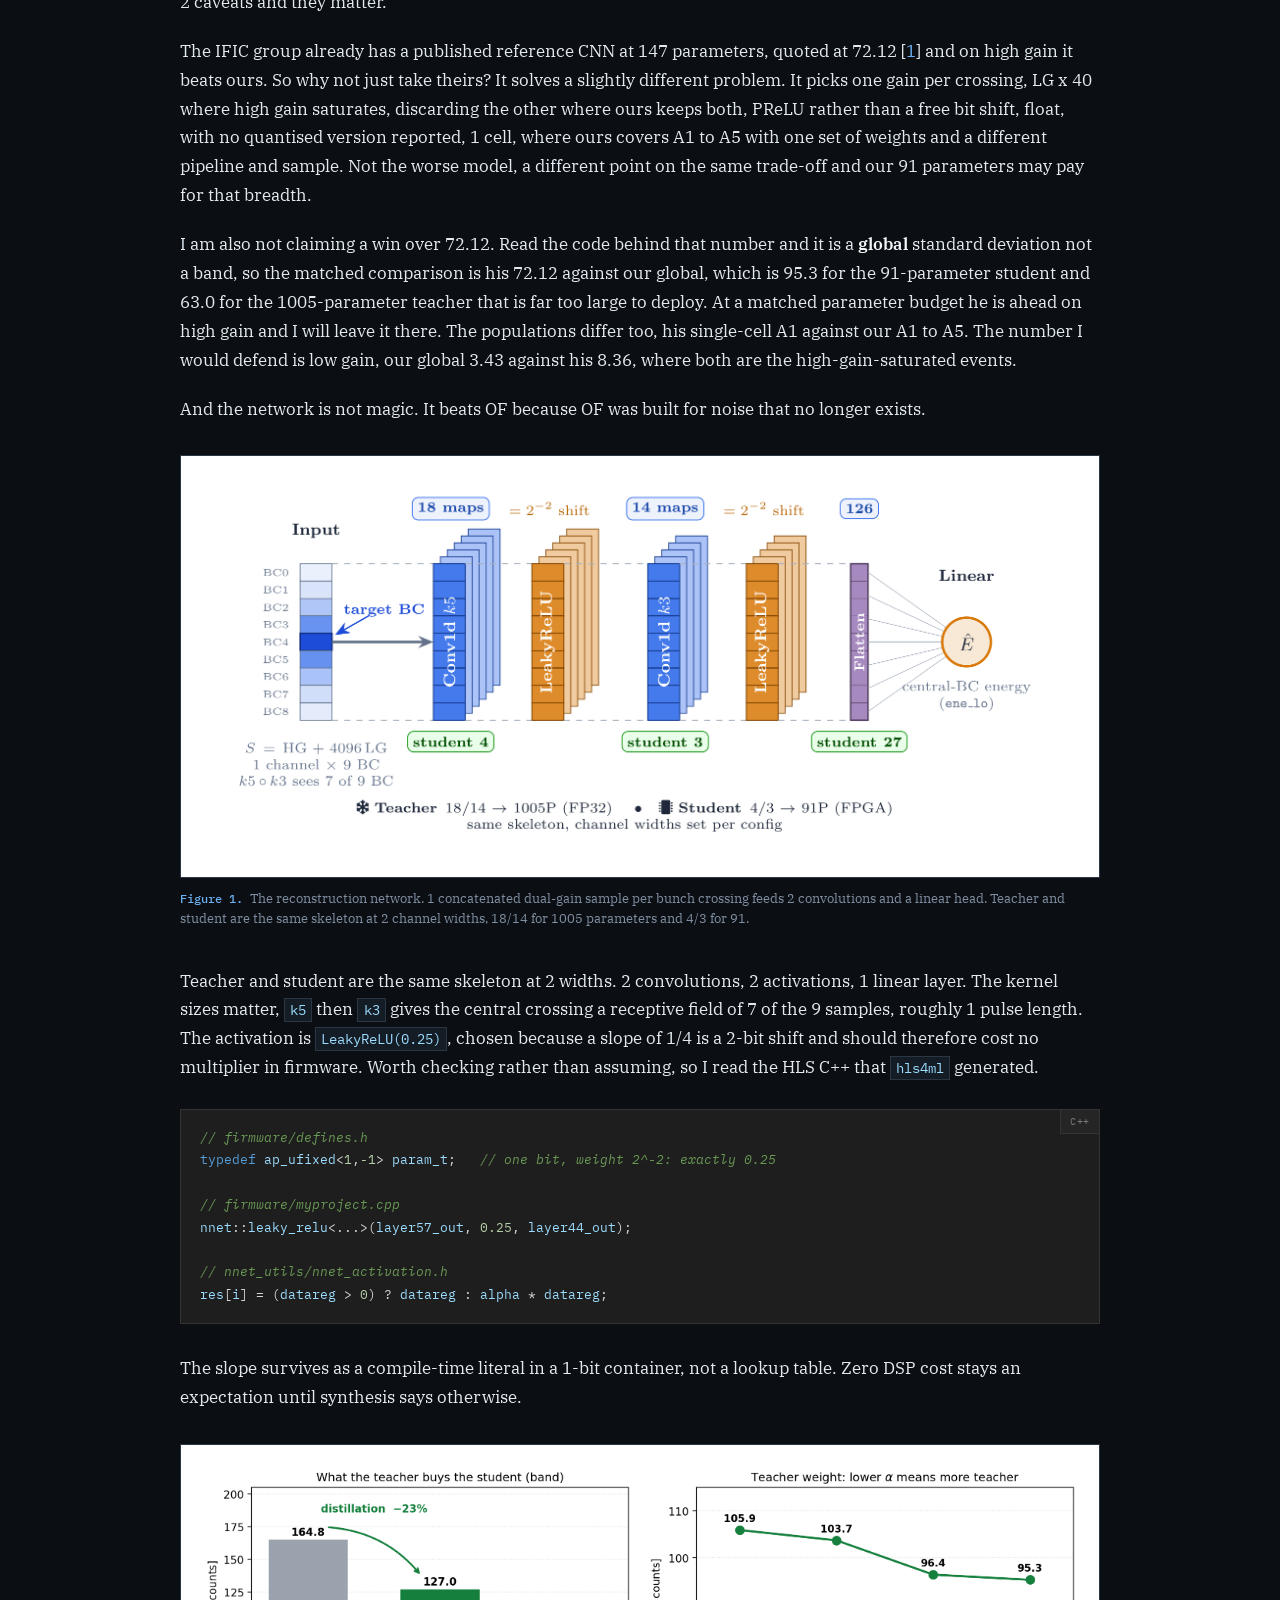
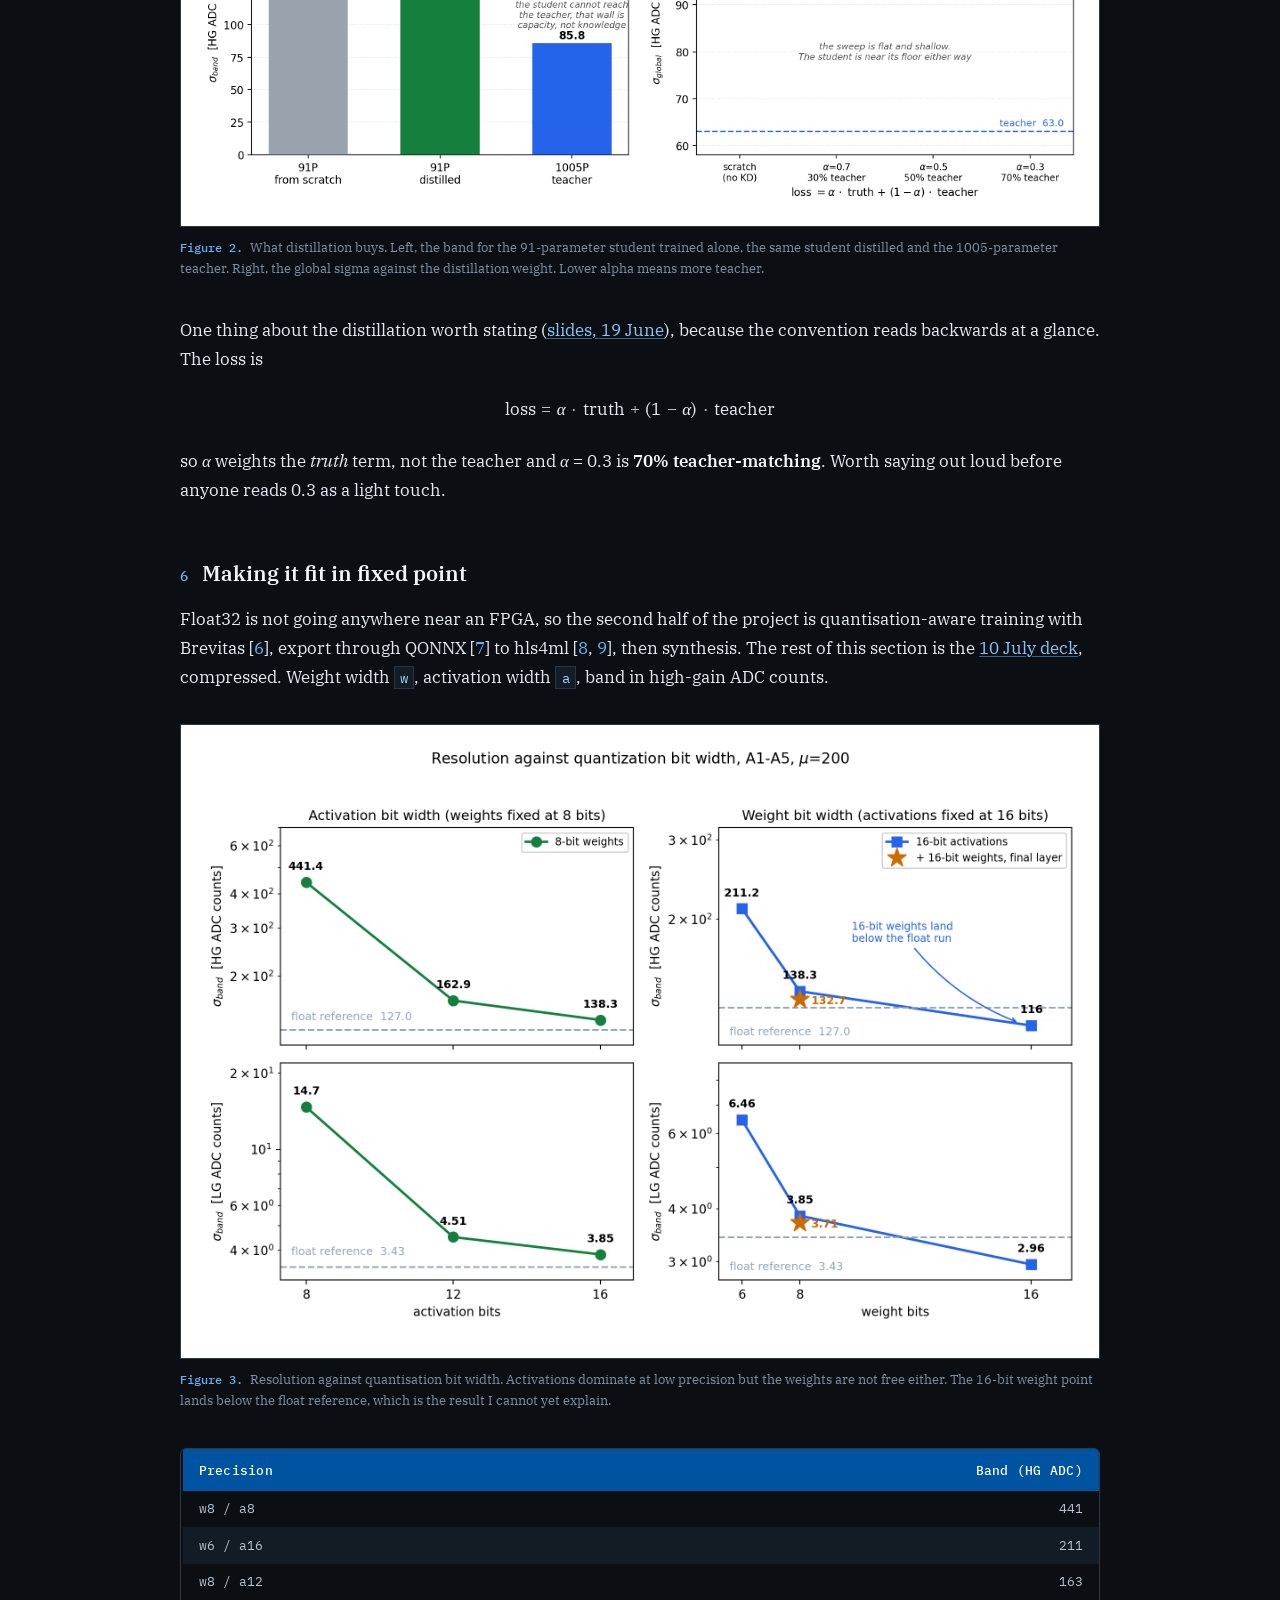
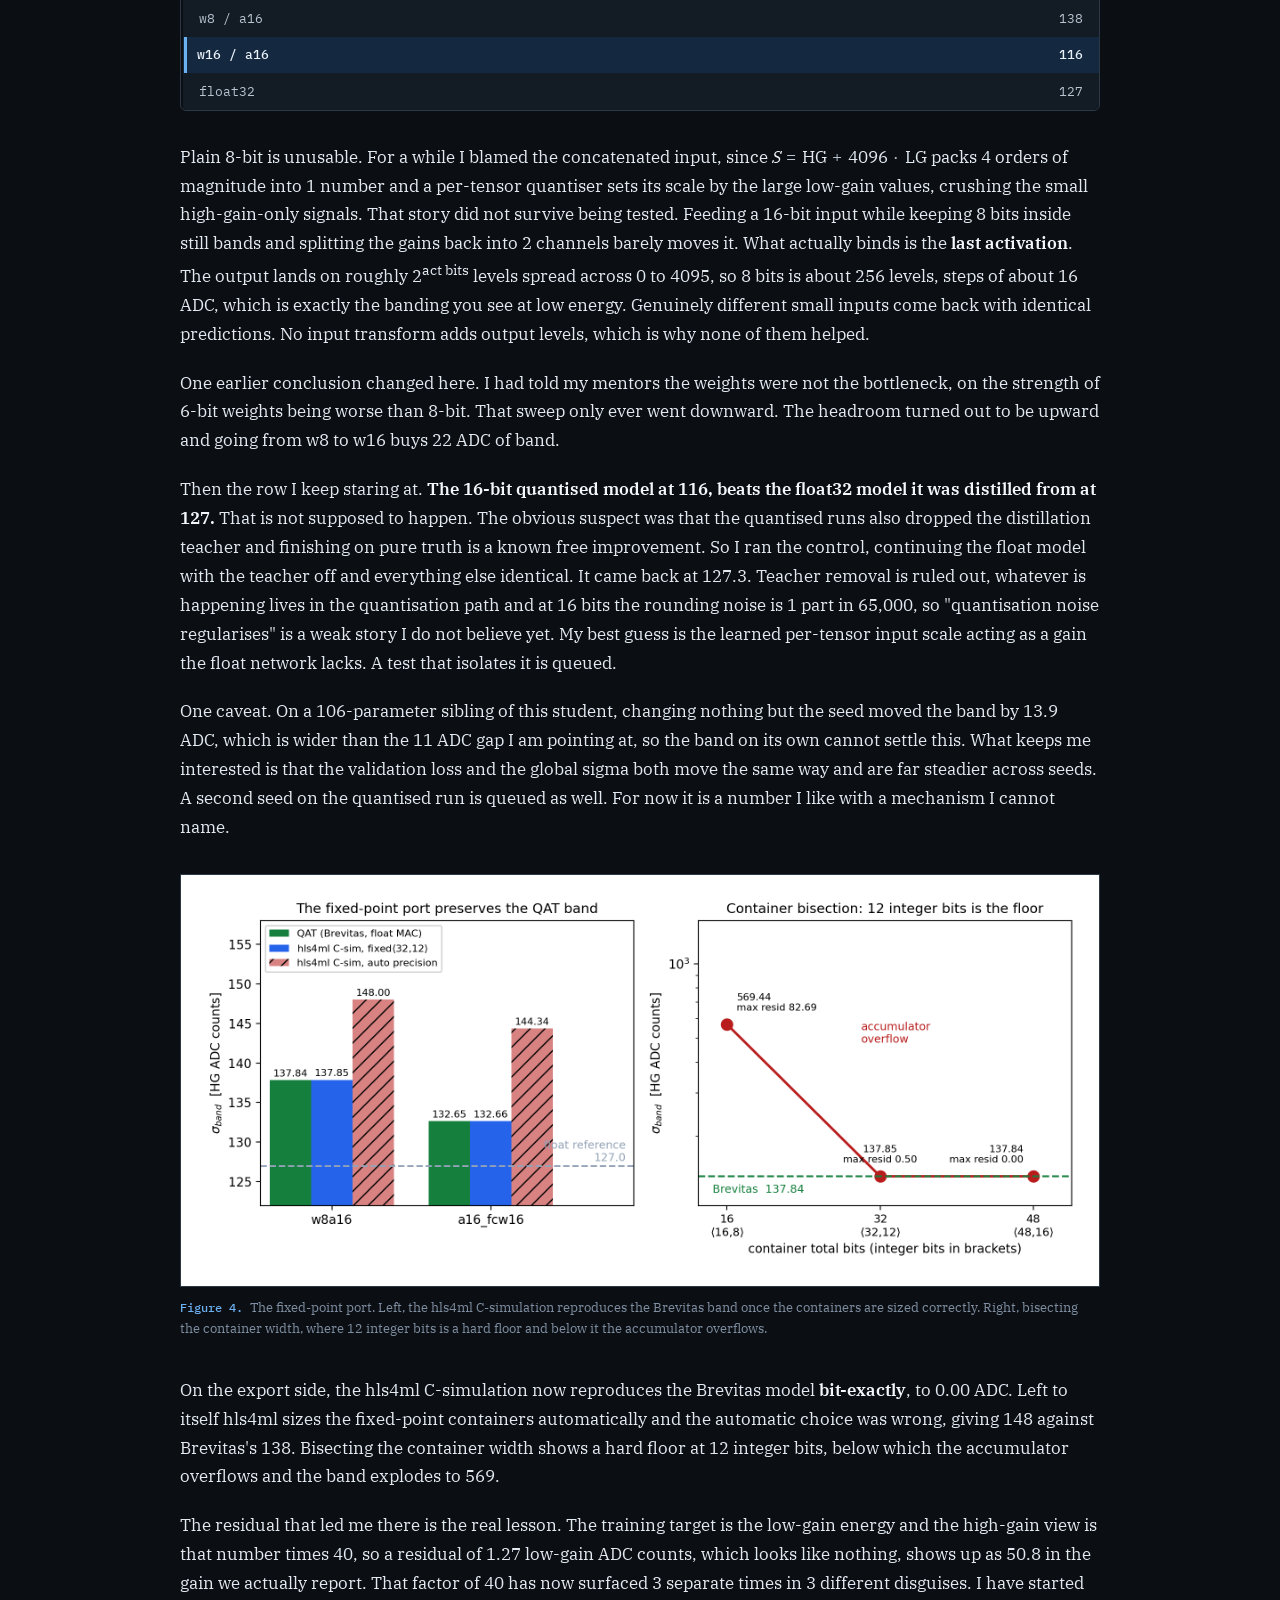
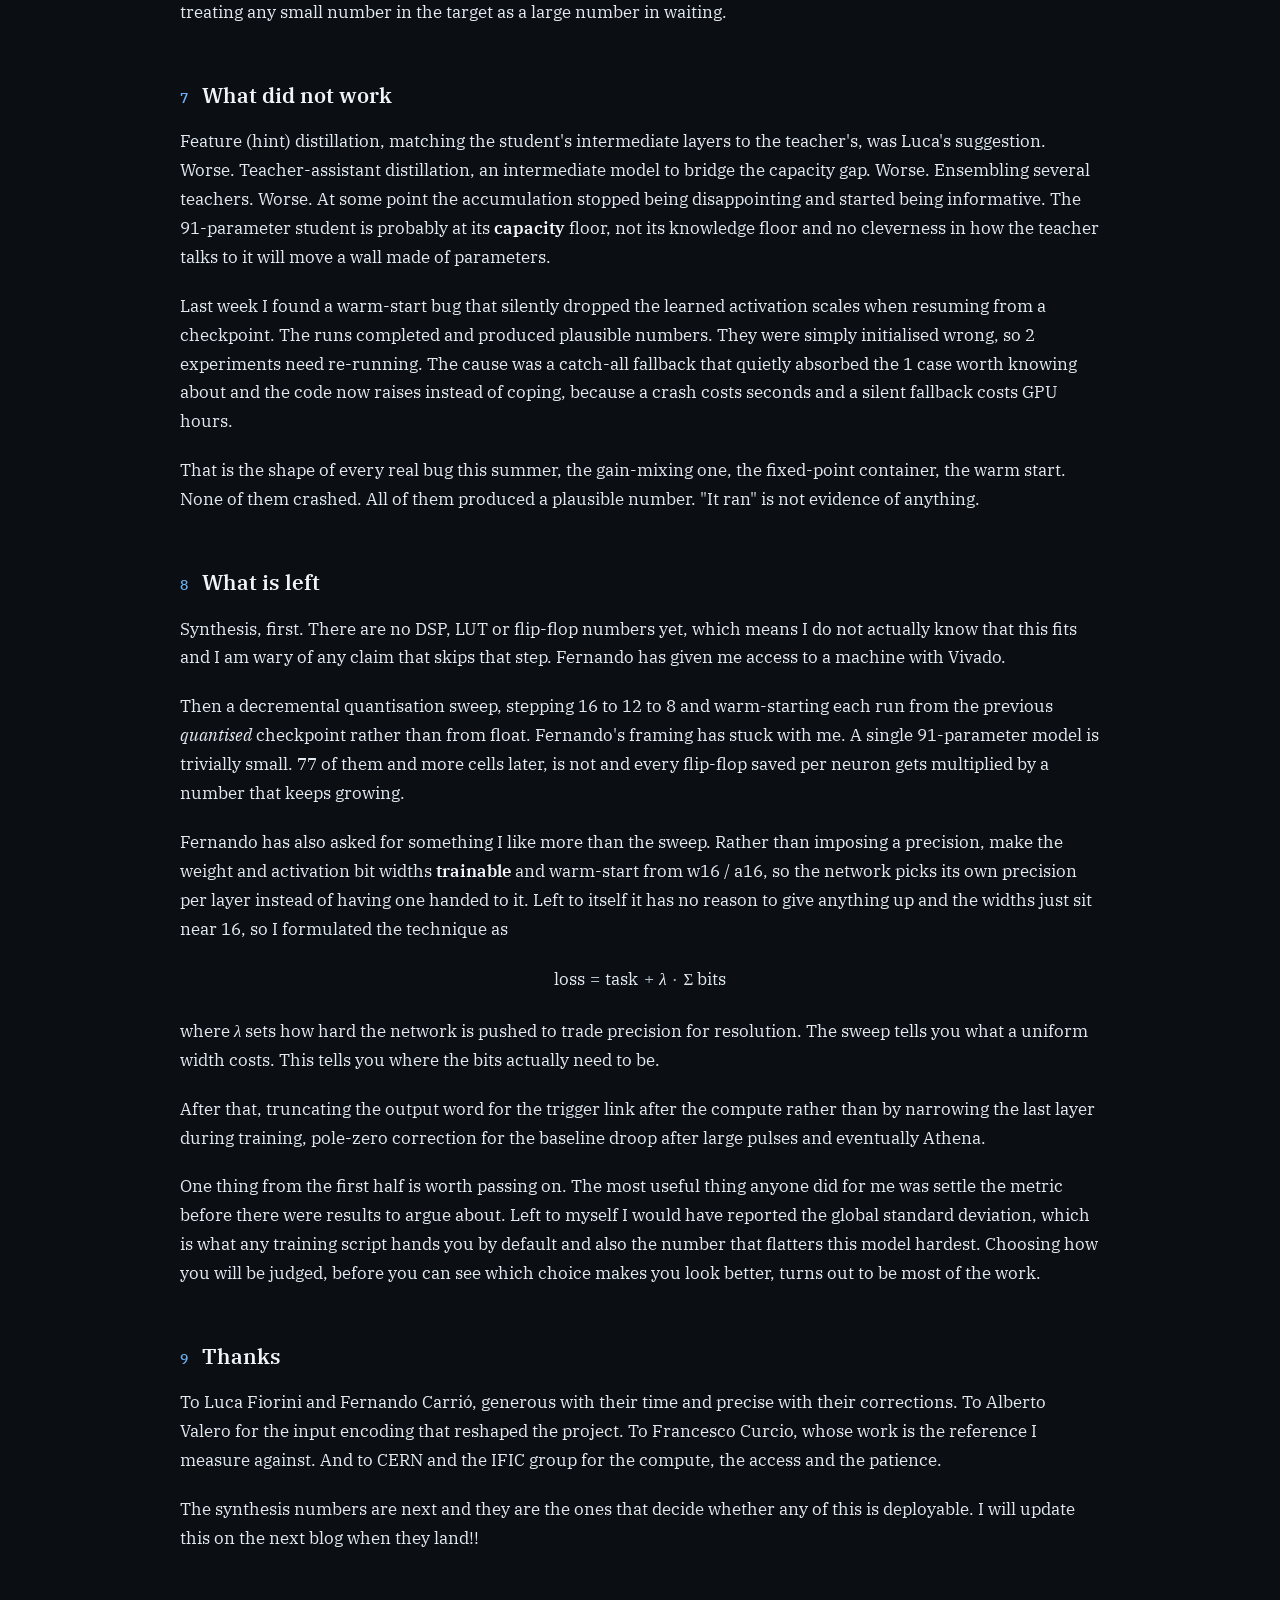
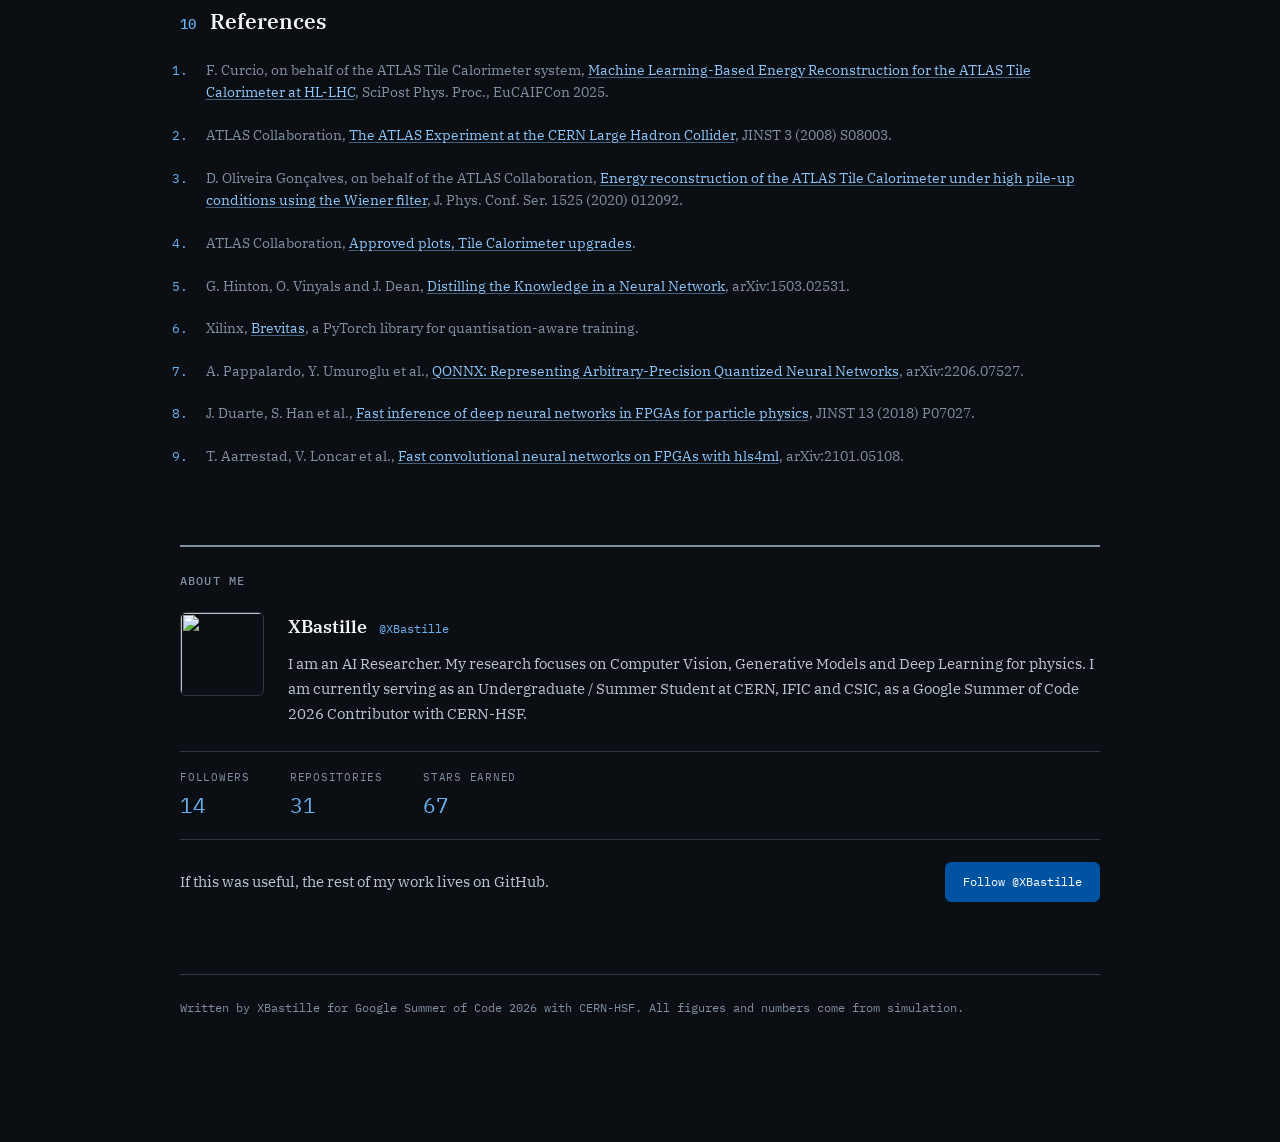
==== commit f51847c0: "GSoC 2026 midterm blog" ====
--- a/index.html
+++ b/index.html
@@ -43,7 +43,7 @@
         <dd><a href="https://summerofcode.withgoogle.com/programs/2026/projects/yvrxn4JI">Google Summer of Code 2026,
             CERN-HSF</a></dd>
         <dt>Date</dt>
-        <dd>13 July 2026 &middot; midterm</dd>
+        <dd>17 July 2026 &middot; midterm</dd>
       </dl>
       <img class="orgs" src="figures/orgs.png">
     </header>
@@ -273,8 +273,8 @@
       <p>One earlier conclusion changed here. I had told my mentors the weights were not the bottleneck, on the strength
         of 6-bit weights being worse than 8-bit. That sweep only ever went downward. The headroom turned out to be
         upward and going from w8 to w16 buys 22 ADC of band.</p>
-      <p>Then the row I keep staring at. <strong>The 16-bit quantised model, at 116, beats the float32 model it was
-          distilled from, at 127.</strong> That is not supposed to happen. The obvious suspect was that the quantised
+      <p>Then the row I keep staring at. <strong>The 16-bit quantised model at 116, beats the float32 model it was
+          distilled from at 127.</strong> That is not supposed to happen. The obvious suspect was that the quantised
         runs also dropped the distillation teacher and finishing on pure truth is a known free improvement. So I ran the
         control, continuing the float model with the teacher off and everything else identical. It came back at 127.3.
         Teacher removal is ruled out, whatever is happening lives in the quantisation path and at 16 bits the rounding
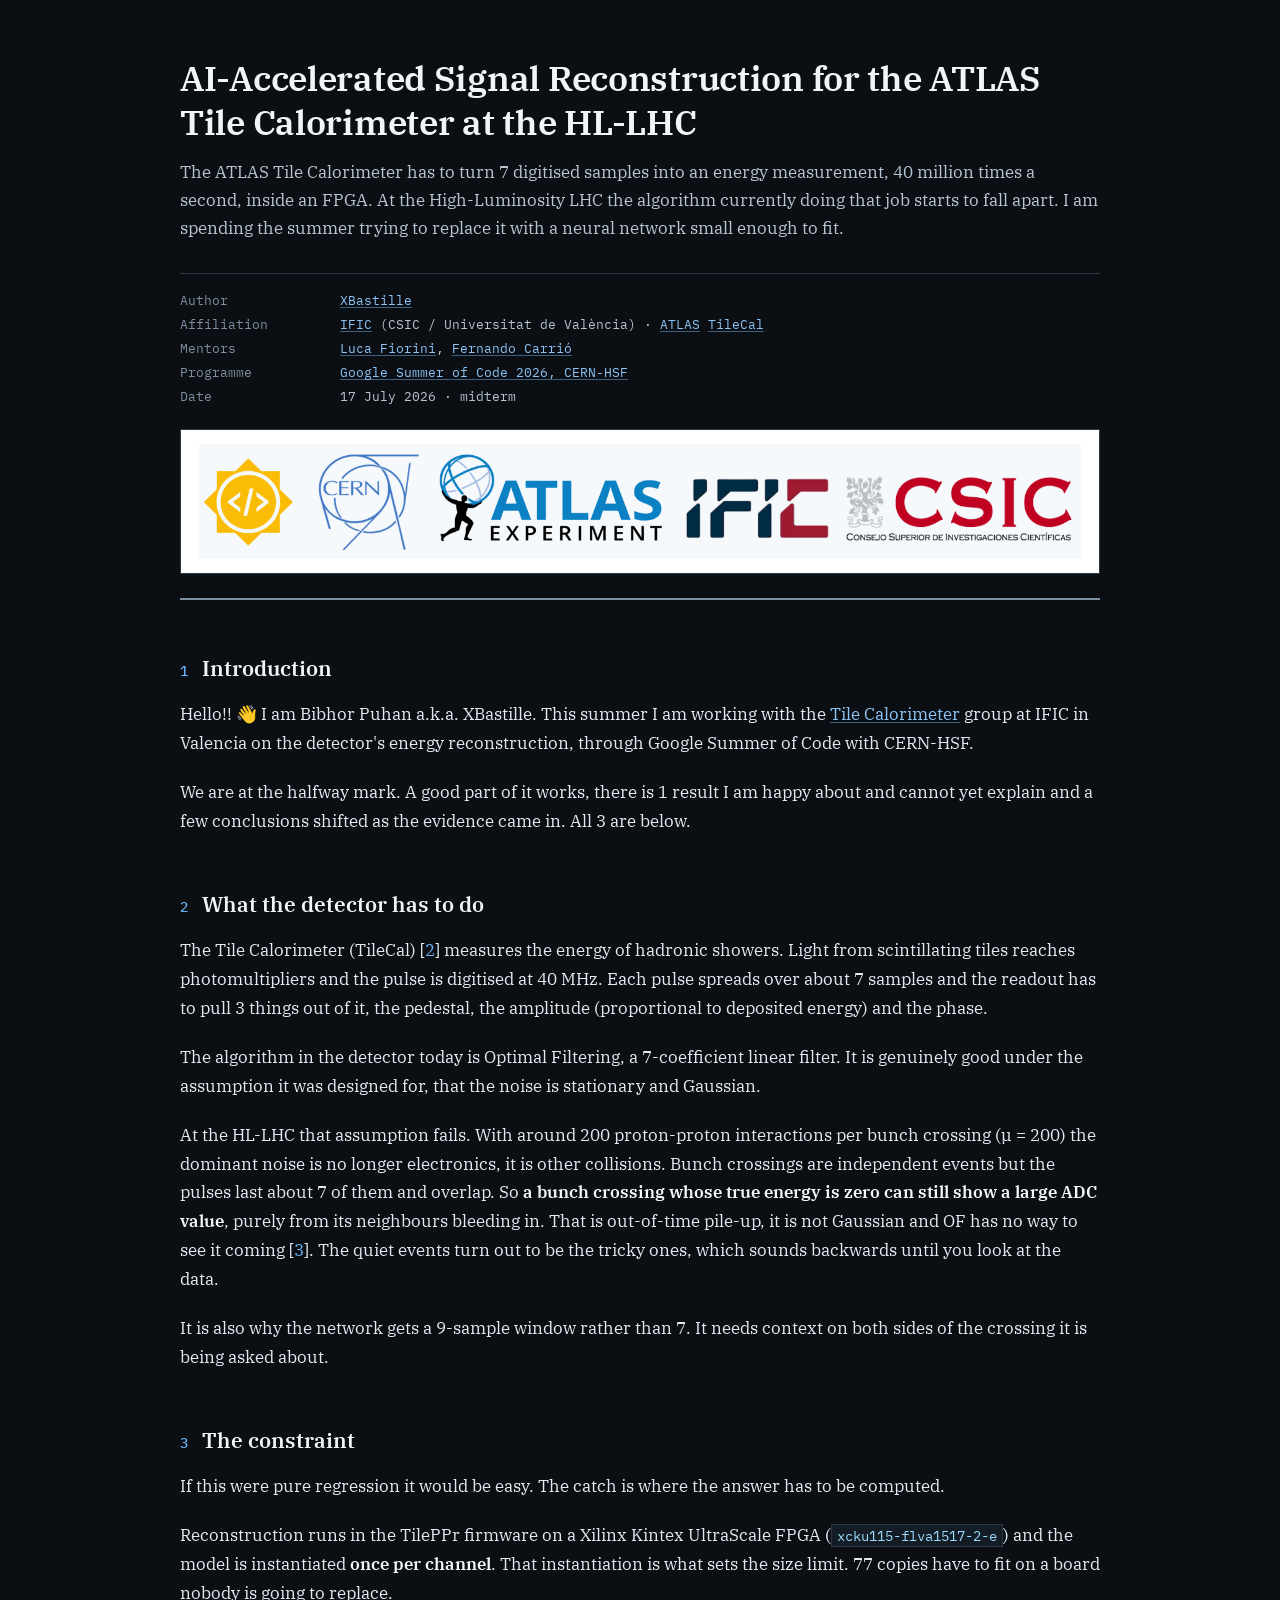
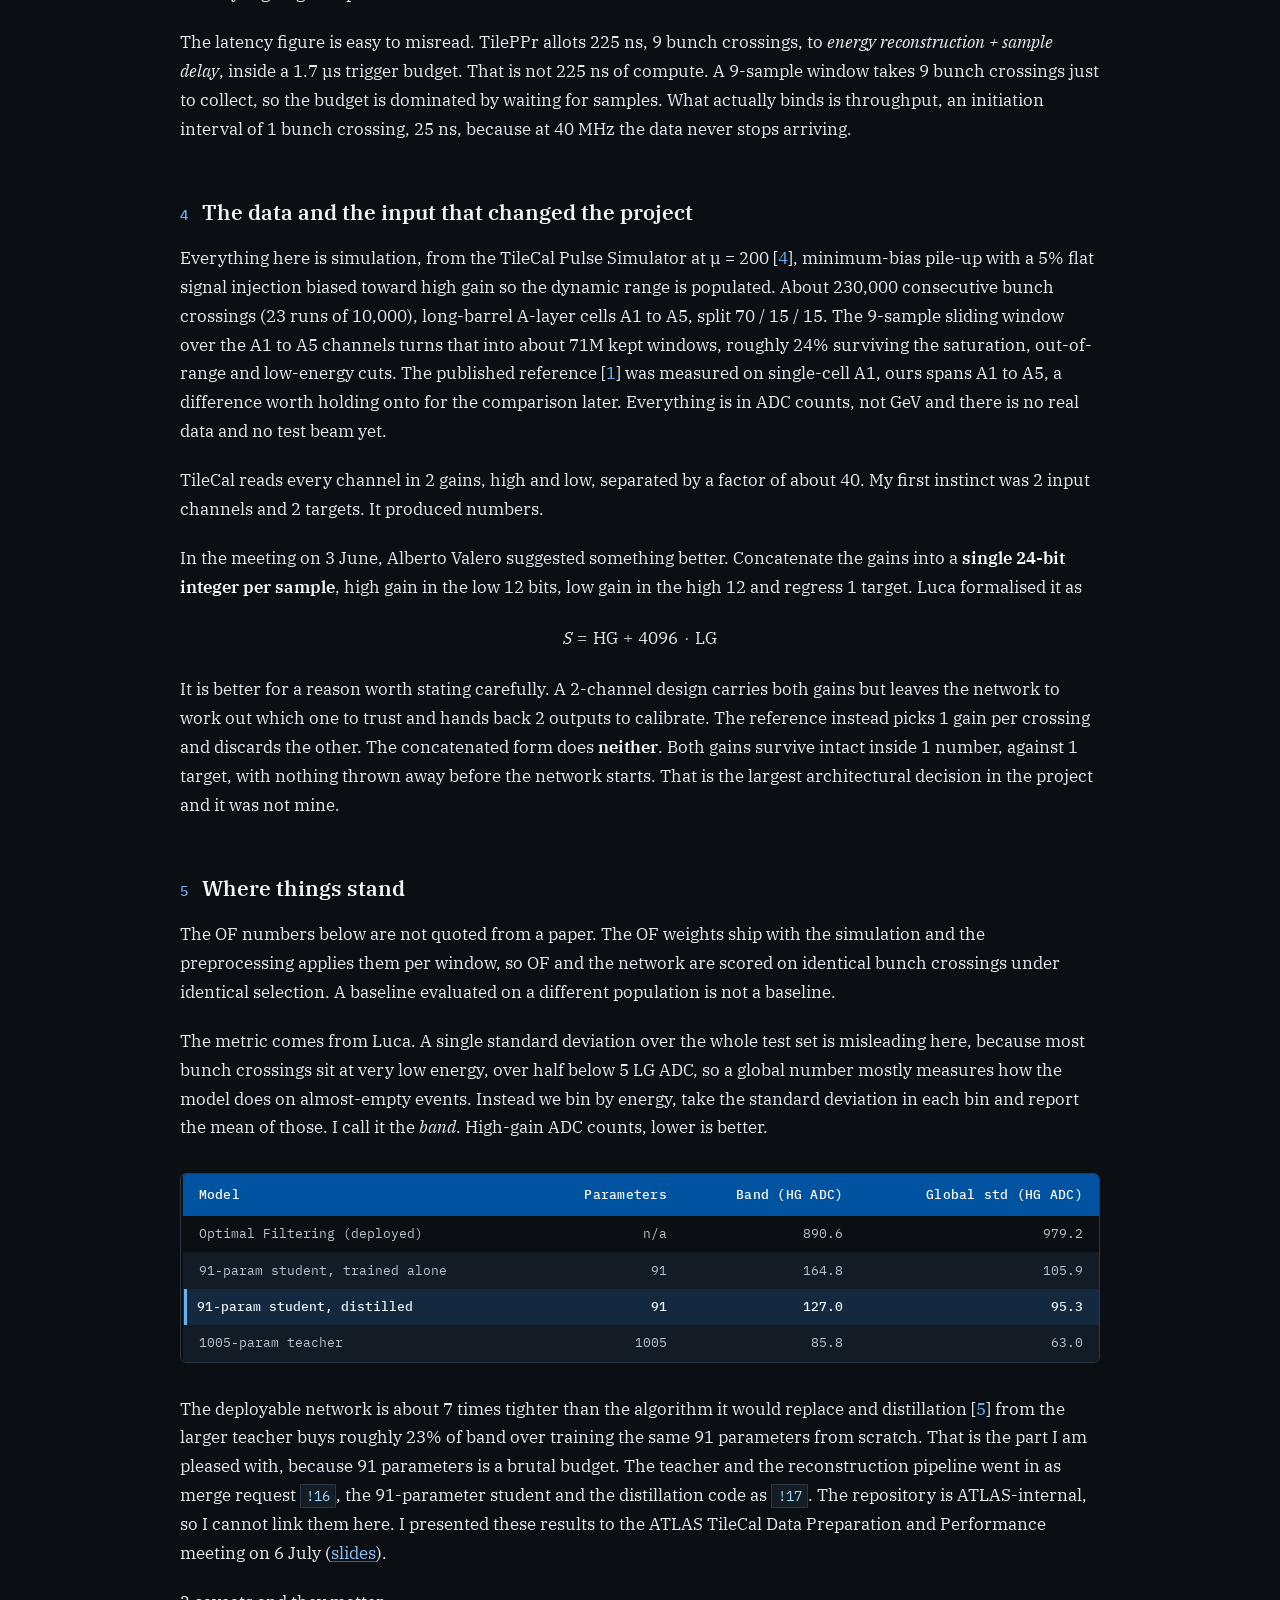
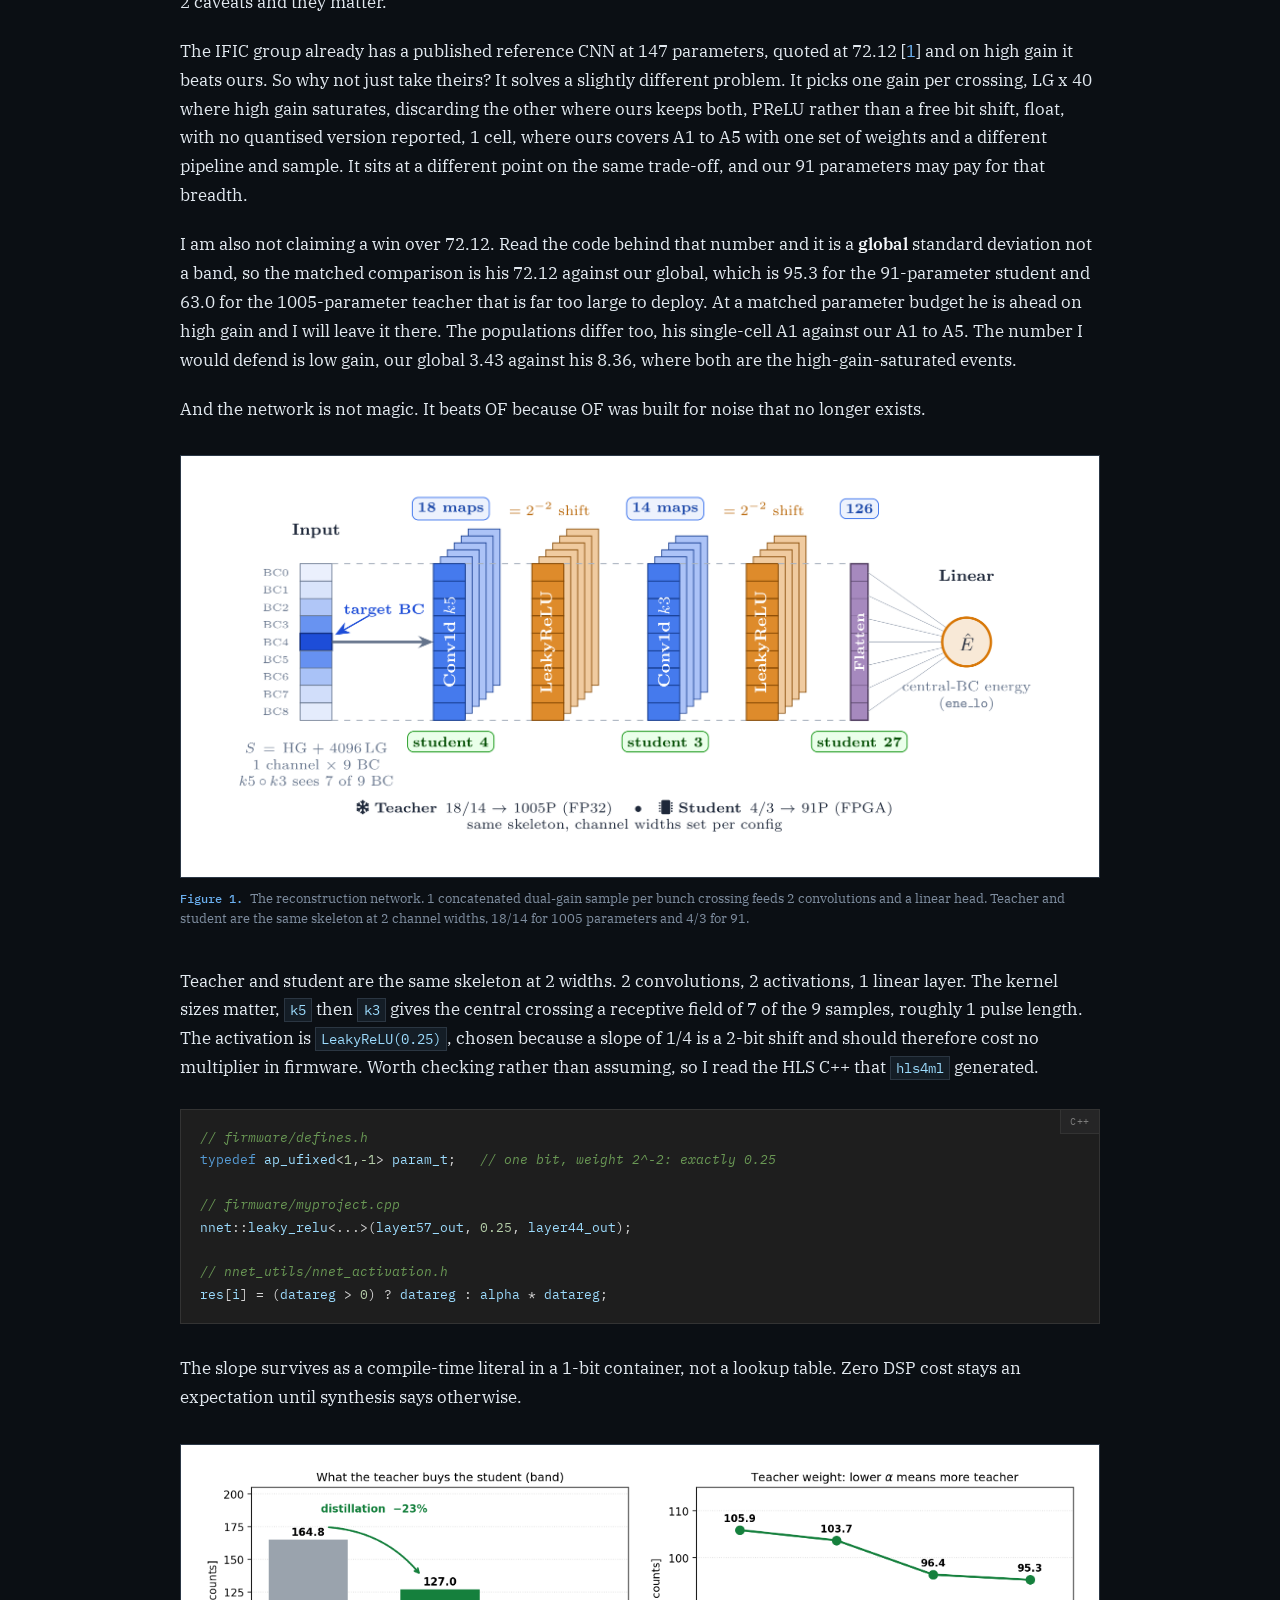
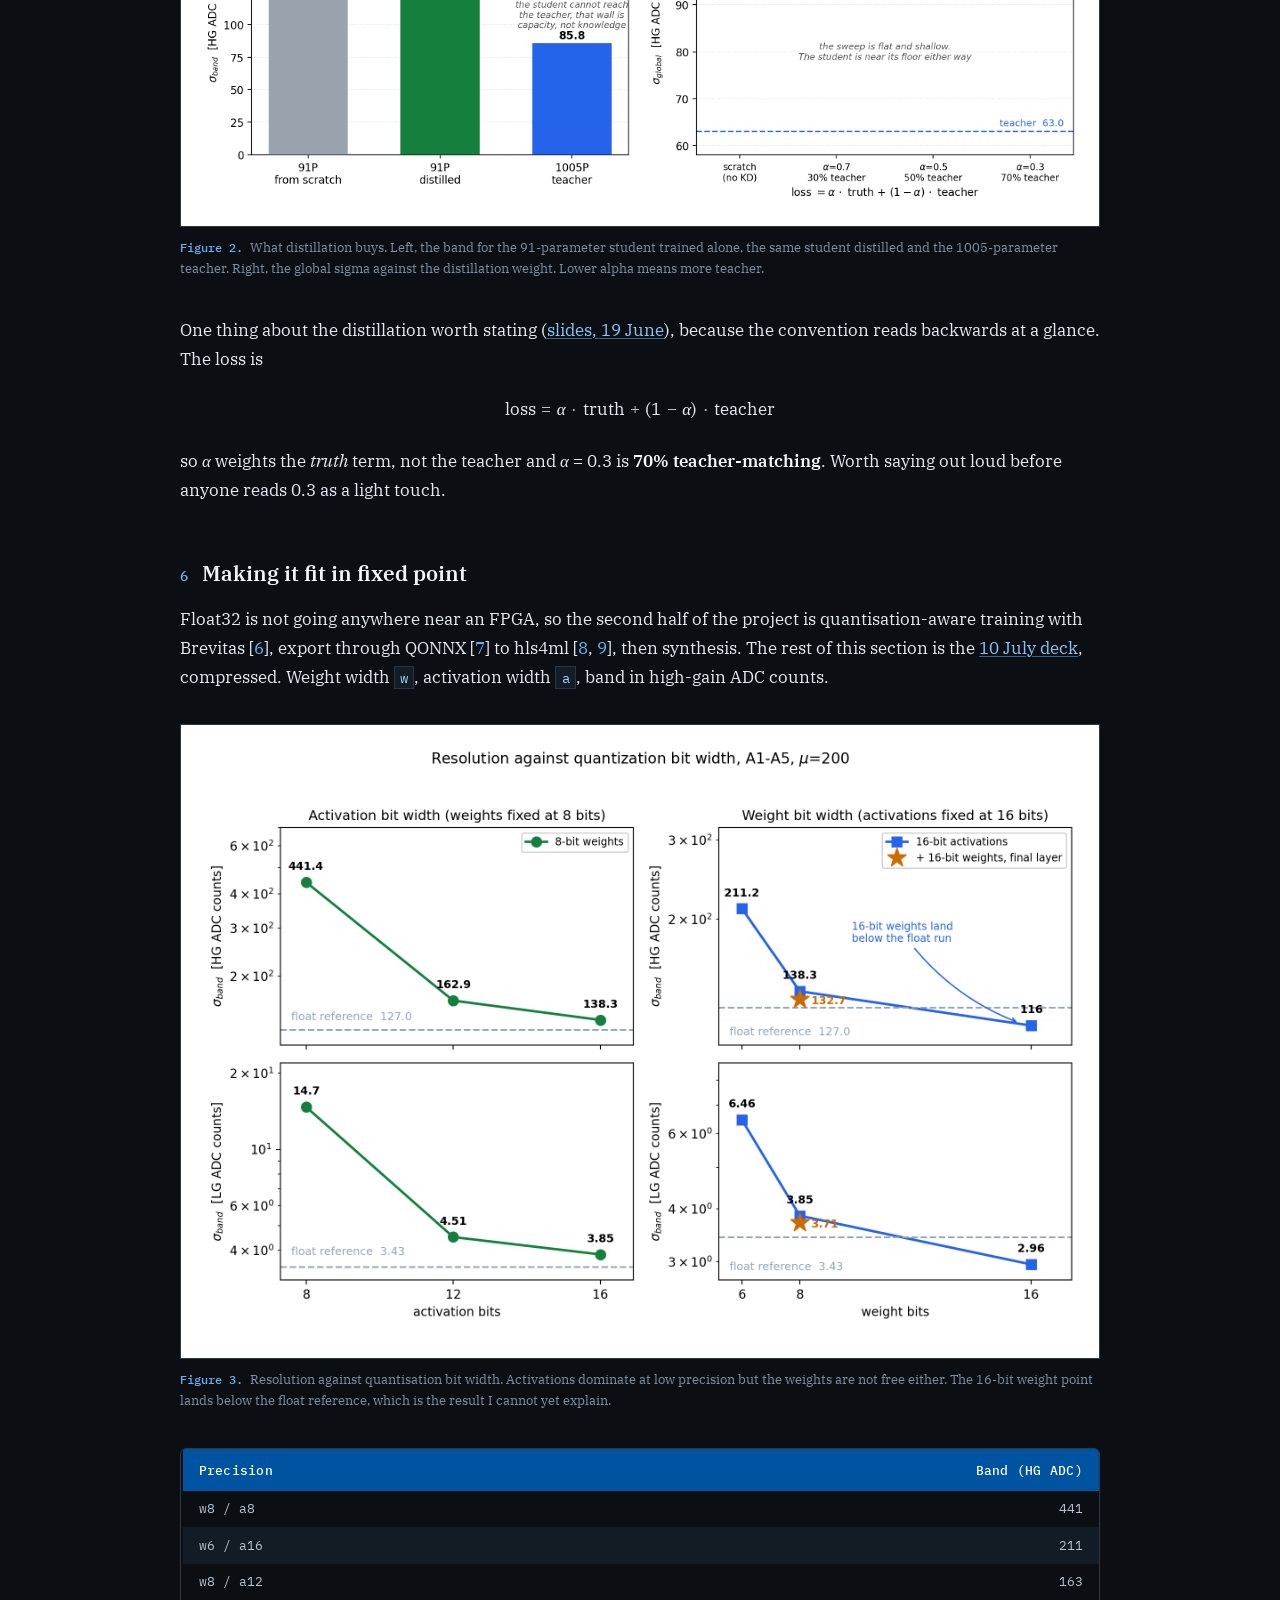
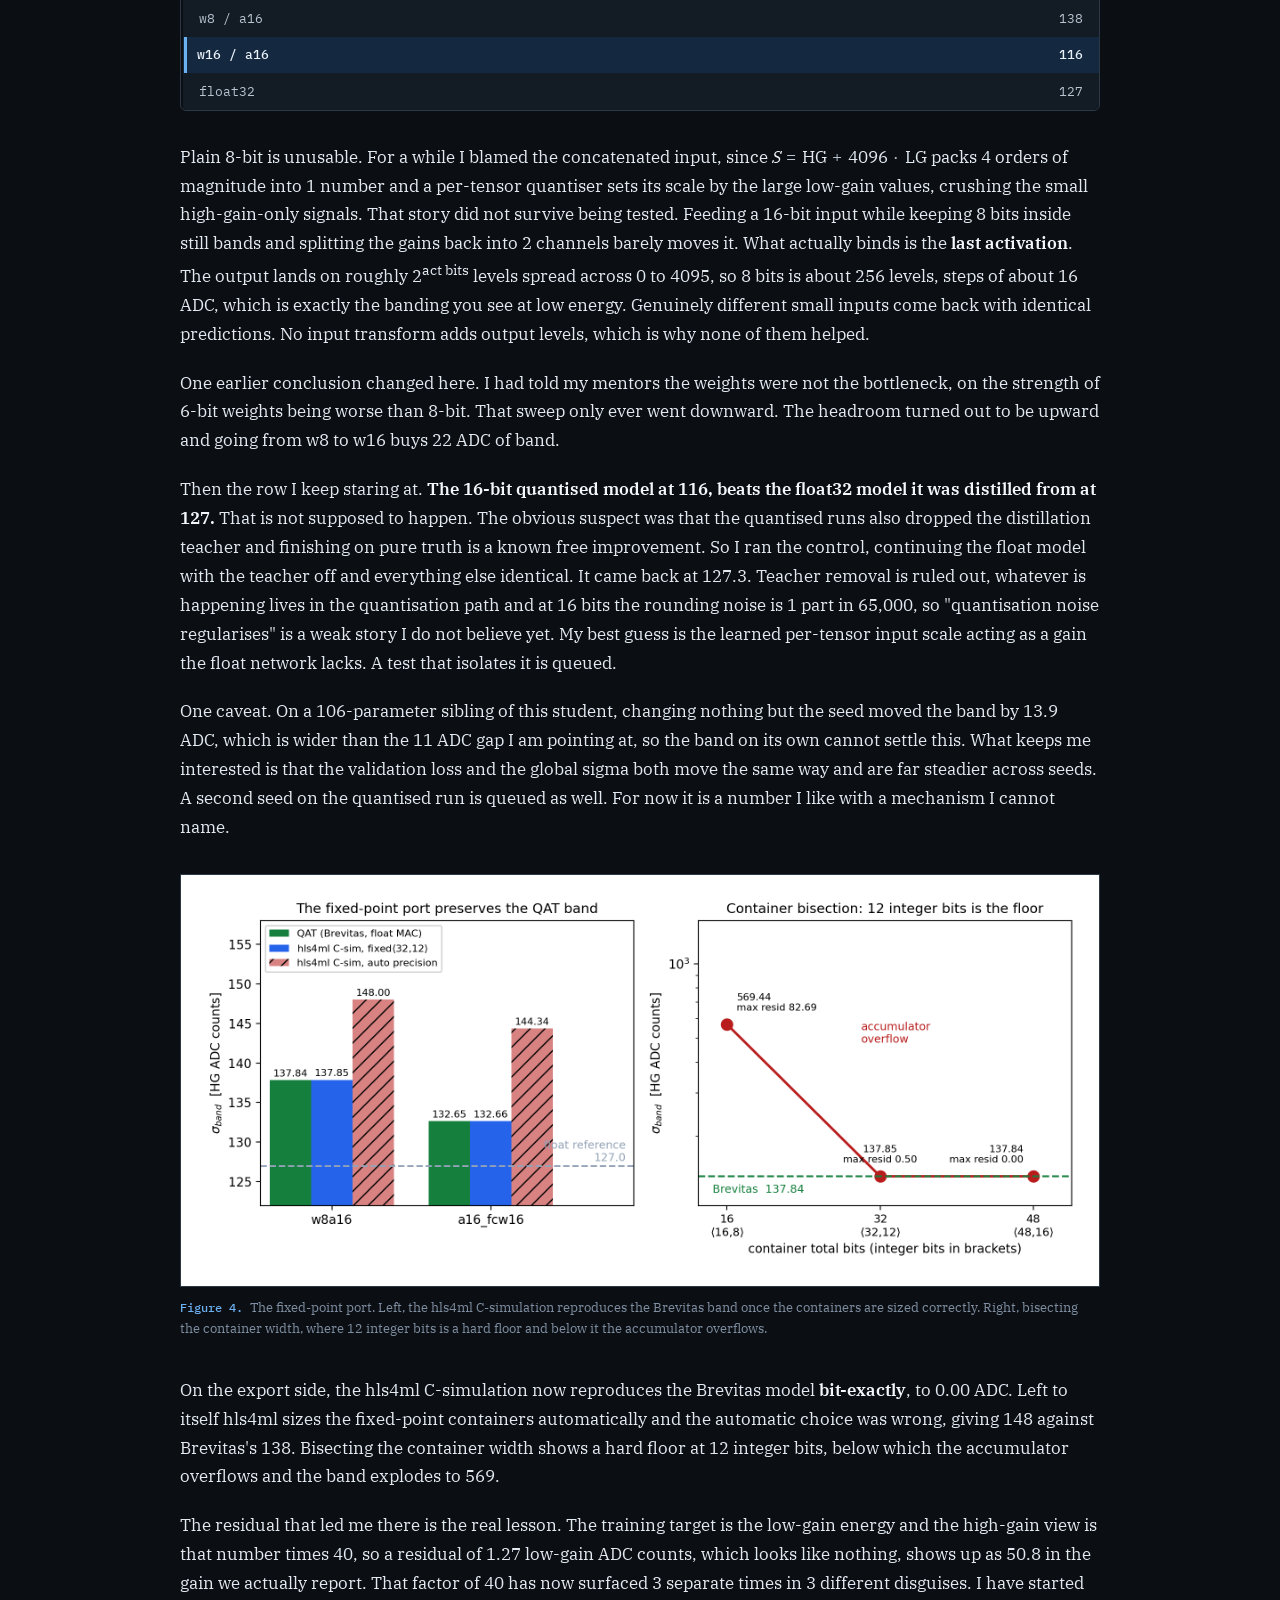
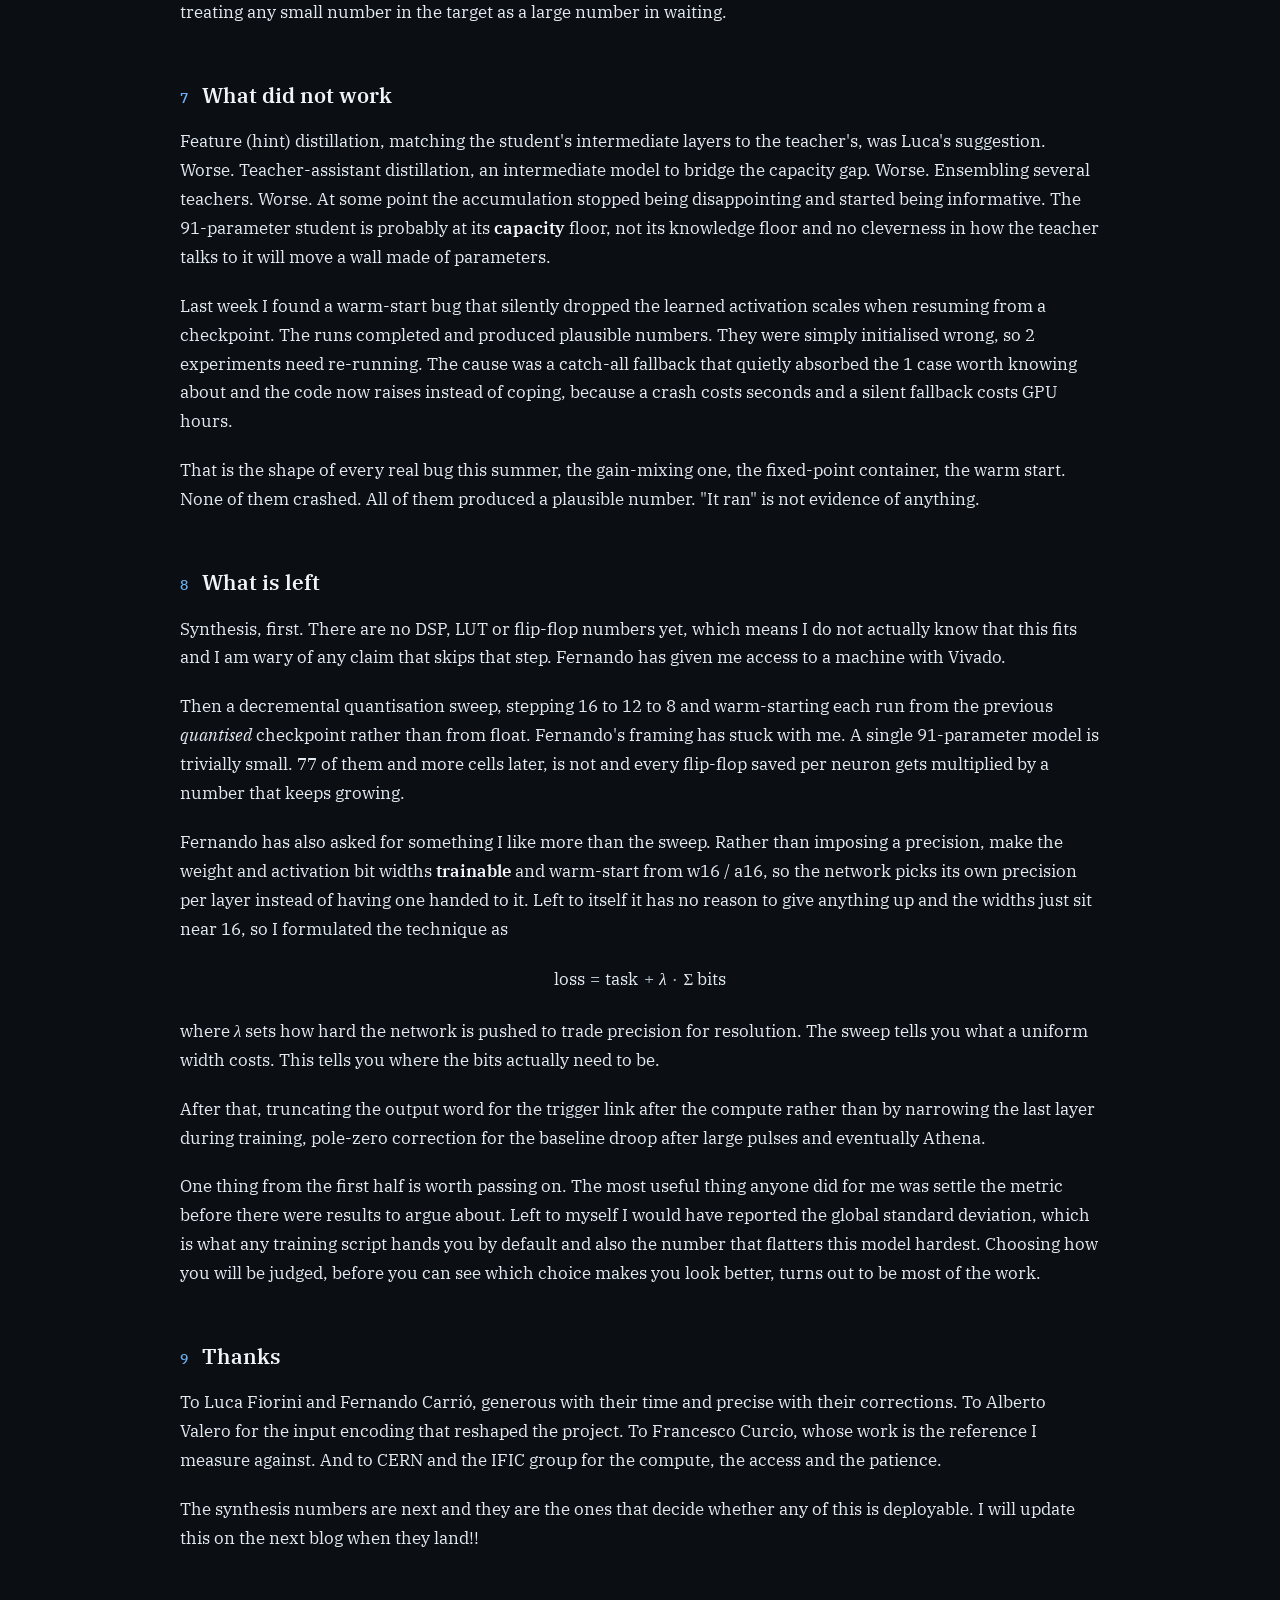
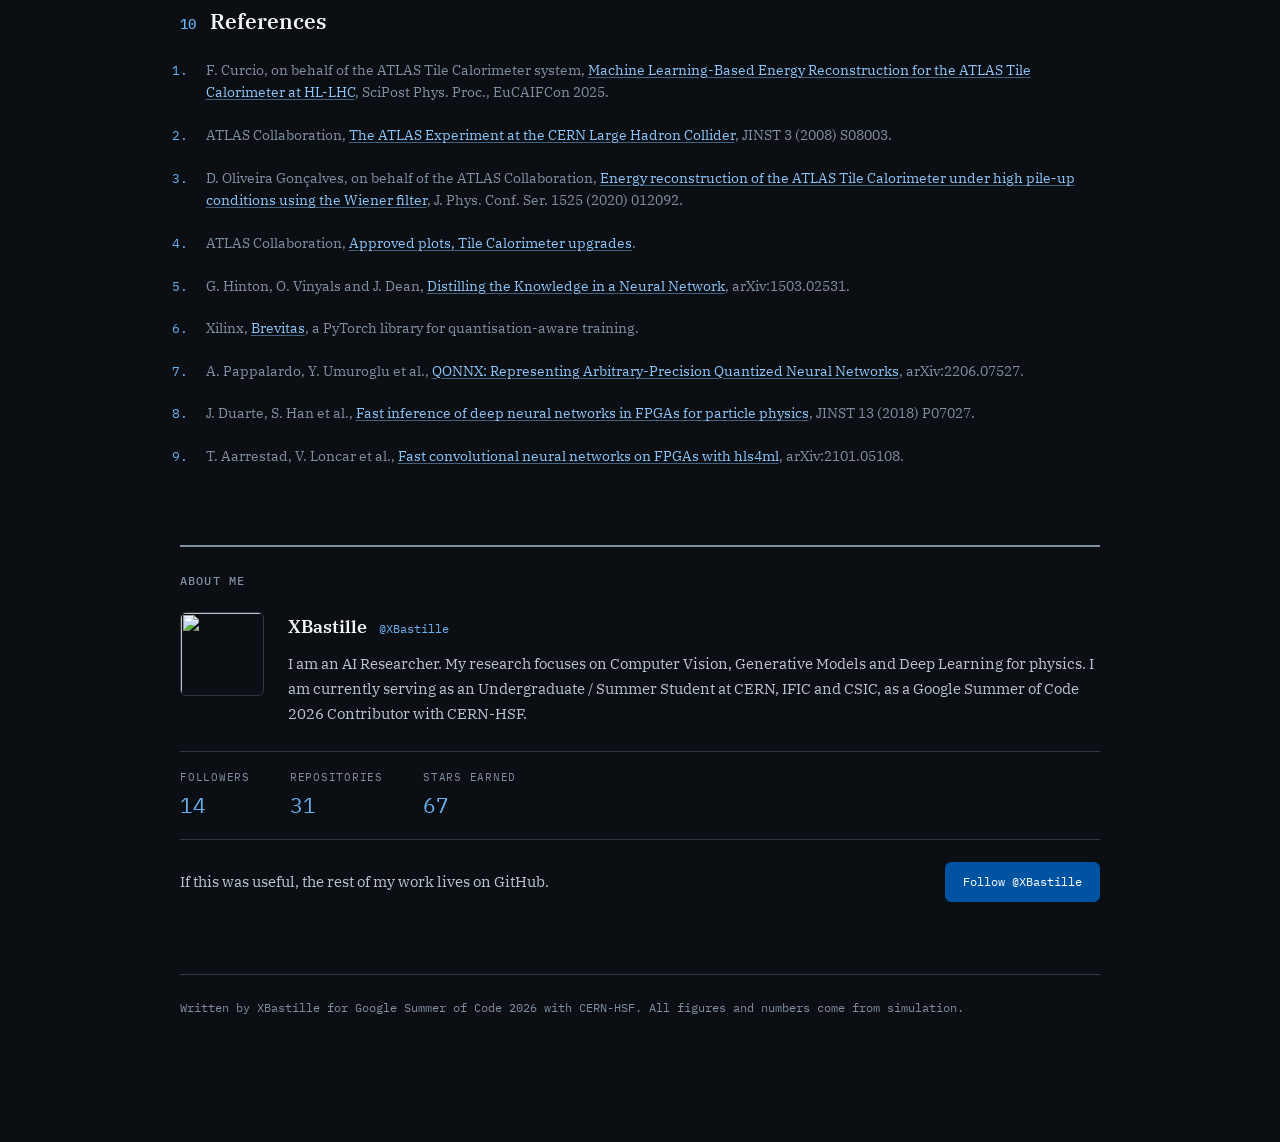
==== commit c95717e4: "GSoC 2026 midterm blog" ====
--- a/index.html
+++ b/index.html
@@ -73,9 +73,8 @@
       <h2>The constraint</h2>
       <p>If this were pure regression it would be easy. The catch is where the answer has to be computed.</p>
       <p>Reconstruction runs in the TilePPr firmware on a Xilinx Kintex UltraScale FPGA
-        (<code>xcku115-flva1517-2-e</code>) and the model is instantiated <strong>once per channel</strong>. So a
-        network is not small because it has few parameters. It is small because 77 copies of it have to fit
-        on a board nobody is going to replace.</p>
+        (<code>xcku115-flva1517-2-e</code>) and the model is instantiated <strong>once per channel</strong>. That
+        instantiation is what sets the size limit. 77 copies have to fit on a board nobody is going to replace.</p>
       <p>The latency figure is easy to misread. TilePPr allots 225 ns, 9 bunch crossings, to <em>energy
           reconstruction + sample delay</em>, inside a 1.7 µs trigger budget. That is not 225 ns of compute. A
         9-sample window takes 9 bunch crossings just to collect, so the budget is dominated by waiting for
@@ -161,8 +160,8 @@
           class="cite">1</a>] and on high gain it beats ours. So why not just take theirs? It solves a slightly
         different problem. It picks one gain per crossing, LG x 40 where high gain saturates, discarding the other
         where ours keeps both, PReLU rather than a free bit shift, float, with no quantised version reported, 1 cell,
-        where ours covers A1 to A5 with one set of weights and a different pipeline and sample. Not the worse model,
-        a different point on the same trade-off and our 91 parameters may pay for that breadth.</p>
+        where ours covers A1 to A5 with one set of weights and a different pipeline and sample. It sits at a different
+        point on the same trade-off, and our 91 parameters may pay for that breadth.</p>
       <p>I am also not claiming a win over 72.12. Read the code behind that number and it is a <strong>global</strong>
         standard deviation not a band, so the matched comparison is his 72.12 against our global, which is 95.3 for the
         91-parameter student and 63.0 for the 1005-parameter teacher that is far too large to deploy. At a matched
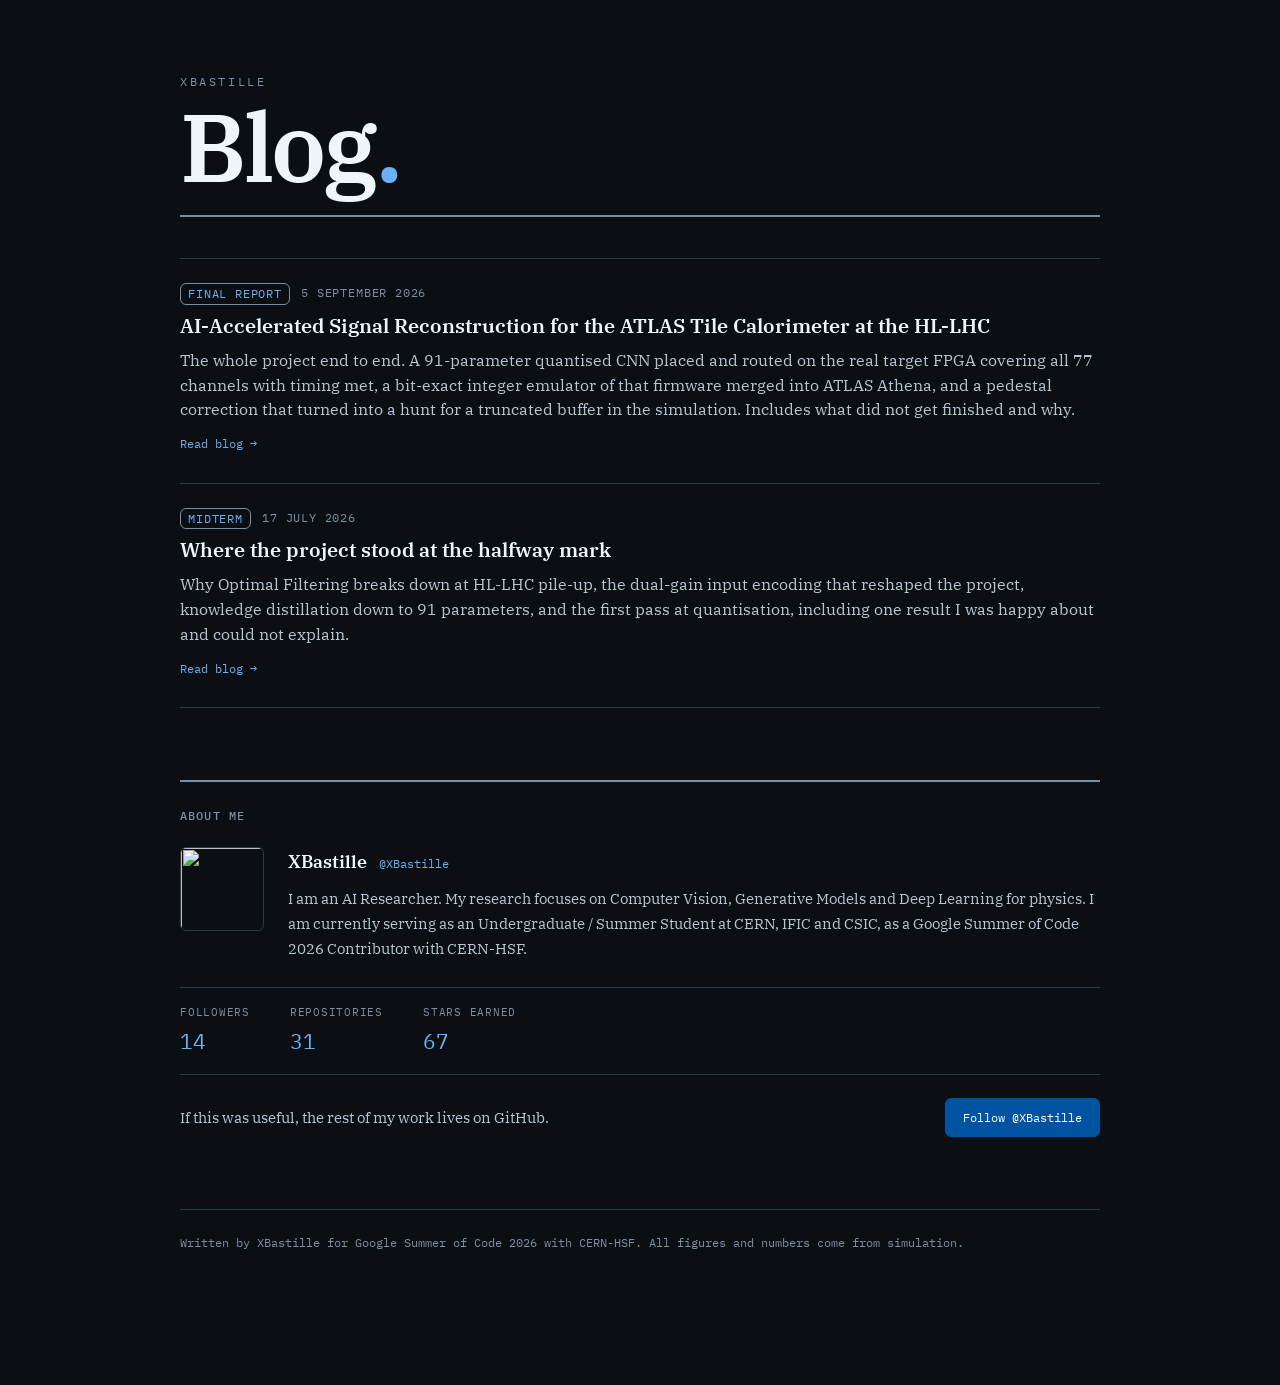
==== commit a20f7a85: "added final blog here" ====
--- a/index.html
+++ b/index.html
@@ -4,13 +4,13 @@
 <head>
   <meta charset="utf-8">
   <meta name="viewport" content="width=device-width, initial-scale=1">
-  <title>AI-Accelerated Signal Reconstruction for the ATLAS Tile Calorimeter at the HL-LHC</title>
+  <title>GSoC 2026, AI-Accelerated Signal Reconstruction for the ATLAS Tile Calorimeter</title>
   <meta name="description"
-    content="The ATLAS Tile Calorimeter has to turn 7 digitised samples into an energy measurement, 40 million times a second, inside an FPGA. At the High-L">
-  <meta property="og:title" content="AI-Accelerated Signal Reconstruction for the ATLAS Tile Calorimeter at the HL-LHC">
+    content="Google Summer of Code 2026 with CERN-HSF. Replacing Optimal Filtering in the ATLAS Tile Calorimeter readout with a 91-parameter quantised CNN that runs on the TilePPr FPGA. Midterm and final reports.">
+  <meta property="og:title" content="GSoC 2026, AI-Accelerated Signal Reconstruction for the ATLAS Tile Calorimeter">
   <meta property="og:description"
-    content="The ATLAS Tile Calorimeter has to turn 7 digitised samples into an energy measurement, 40 million times a second, inside an FPGA. At the High-Luminosity LHC the algorithm currently doing that j">
-  <meta property="og:type" content="article">
+    content="Google Summer of Code 2026 with CERN-HSF. Replacing Optimal Filtering in the ATLAS Tile Calorimeter readout with a 91-parameter quantised CNN that runs on the TilePPr FPGA.">
+  <meta property="og:type" content="website">
   <link rel="icon" href="https://avatars.githubusercontent.com/u/148121344?s=64&amp;v=4">
   <link rel="apple-touch-icon" href="https://avatars.githubusercontent.com/u/148121344?s=180&amp;v=4">
   <link rel="preconnect" href="https://fonts.googleapis.com">
@@ -24,350 +24,33 @@
 <body>
   <div class="wrap">
 
-    <header class="masthead">
-      <h1>AI-Accelerated Signal Reconstruction for the ATLAS Tile Calorimeter at the HL-LHC</h1>
-      <p class="standfirst">The ATLAS Tile Calorimeter has to turn 7 digitised samples into an energy measurement,
-        40 million times a second, inside an FPGA. At the High-Luminosity LHC the algorithm currently doing that job
-        starts to fall apart. I am spending the summer trying to replace it with a neural network small enough to fit.
-      </p>
-      <dl class="byline">
-        <dt>Author</dt>
-        <dd><a href="https://github.com/XBastille">XBastille</a></dd>
-        <dt>Affiliation</dt>
-        <dd><a href="https://tilecal.ific.uv.es/tilecalweb/">IFIC</a> (CSIC / Universitat de Val&egrave;ncia) &middot;
-          <a href="https://atlas.cern/">ATLAS</a> <a href="https://atlas-tile.web.cern.ch/">TileCal</a></dd>
-        <dt>Mentors</dt>
-        <dd><a href="https://gitlab.cern.ch/lfiorini">Luca Fiorini</a>, <a
-            href="https://gitlab.cern.ch/fcarrio">Fernando Carri&oacute;</a></dd>
-        <dt>Programme</dt>
-        <dd><a href="https://summerofcode.withgoogle.com/programs/2026/projects/yvrxn4JI">Google Summer of Code 2026,
-            CERN-HSF</a></dd>
-        <dt>Date</dt>
-        <dd>17 July 2026 &middot; midterm</dd>
-      </dl>
-      <img class="orgs" src="figures/orgs.png">
+    <header class="masthead brandhead">
+      <p class="brand-kicker">XBastille</p>
+      <h1 class="brand">Blog<span class="dot">.</span></h1>
     </header>
 
     <main>
-      <h2>Introduction</h2>
-      <p>Hello!! 👋 I am Bibhor Puhan a.k.a. XBastille. This summer I am working with the <a
-          href="https://atlas-tile.web.cern.ch/">Tile Calorimeter</a> group at IFIC in Valencia on the detector's energy
-        reconstruction, through Google Summer of Code with CERN-HSF.</p>
-      <p>We are at the halfway mark. A good part of it works, there is 1 result I am happy about and cannot yet
-        explain and a few conclusions shifted as the evidence came in. All 3 are below.</p>
-      <h2>What the detector has to do</h2>
-      <p>The Tile Calorimeter (TileCal) [<a href="#ref-2" class="cite">2</a>] measures the energy of hadronic showers.
-        Light from scintillating tiles reaches photomultipliers and the pulse is digitised at 40 MHz. Each pulse spreads
-        over about 7 samples and the readout has to pull 3 things out of it, the pedestal, the amplitude
-        (proportional to deposited energy) and the phase.</p>
-      <p>The algorithm in the detector today is Optimal Filtering, a 7-coefficient linear filter. It is genuinely
-        good under the assumption it was designed for, that the noise is stationary and Gaussian.</p>
-      <p>At the HL-LHC that assumption fails. With around 200 proton-proton interactions per bunch crossing (µ = 200)
-        the dominant noise is no longer electronics, it is other collisions. Bunch crossings are independent events but
-        the pulses last about 7 of them and overlap. So <strong>a bunch crossing whose true energy is zero can still
-          show a large ADC value</strong>, purely from its neighbours bleeding in. That is out-of-time pile-up, it is
-        not Gaussian and OF has no way to see it coming [<a href="#ref-3" class="cite">3</a>]. The quiet events turn out
-        to be the tricky ones, which sounds backwards until you look at the data.</p>
-      <p>It is also why the network gets a 9-sample window rather than 7. It needs context on both sides of the
-        crossing it is being asked about.</p>
-      <h2>The constraint</h2>
-      <p>If this were pure regression it would be easy. The catch is where the answer has to be computed.</p>
-      <p>Reconstruction runs in the TilePPr firmware on a Xilinx Kintex UltraScale FPGA
-        (<code>xcku115-flva1517-2-e</code>) and the model is instantiated <strong>once per channel</strong>. That
-        instantiation is what sets the size limit. 77 copies have to fit on a board nobody is going to replace.</p>
-      <p>The latency figure is easy to misread. TilePPr allots 225 ns, 9 bunch crossings, to <em>energy
-          reconstruction + sample delay</em>, inside a 1.7 µs trigger budget. That is not 225 ns of compute. A
-        9-sample window takes 9 bunch crossings just to collect, so the budget is dominated by waiting for
-        samples. What actually binds is throughput, an initiation interval of 1 bunch crossing, 25 ns, because at 40
-        MHz the data never stops arriving.</p>
-      <h2>The data and the input that changed the project</h2>
-      <p>Everything here is simulation, from the TileCal Pulse Simulator at µ = 200 [<a href="#ref-4"
-          class="cite">4</a>], minimum-bias pile-up with a 5% flat signal injection biased toward high gain so the
-        dynamic range is populated. About 230,000 consecutive bunch crossings (23 runs of 10,000), long-barrel A-layer
-        cells A1 to A5, split 70 / 15 / 15. The 9-sample sliding window over the A1 to A5 channels turns that into about
-        71M kept windows, roughly 24% surviving the saturation, out-of-range and low-energy cuts. The published
-        reference [<a href="#ref-1" class="cite">1</a>] was measured on single-cell A1, ours spans A1 to A5, a
-        difference worth holding onto for the comparison later. Everything is in ADC counts, not GeV and there is no
-        real data and no test beam yet.</p>
-      <p>TileCal reads every channel in 2 gains, high and low, separated by a factor of about 40. My first instinct
-        was 2 input channels and 2 targets. It produced numbers.</p>
-      <p>In the meeting on 3 June, Alberto Valero suggested something better. Concatenate the gains into a
-        <strong>single 24-bit integer per sample</strong>, high gain in the low 12 bits, low gain in the high 12
-        and regress 1 target. Luca formalised it as</p>
-      <p class="eq"><var>S</var><span class="op">=</span><span class="w">HG</span><span class="op">+</span>4096<span
-          class="op">·</span><span class="w">LG</span></p>
-      <p>It is better for a reason worth stating carefully. A 2-channel design carries both gains but leaves the
-        network to work out which one to trust and hands back 2 outputs to calibrate. The reference instead picks 1
-        gain per crossing and discards the other. The concatenated form does <strong>neither</strong>. Both gains
-        survive intact inside 1 number, against 1 target, with nothing thrown away before the network starts. That is
-        the largest architectural decision in the project and it was not mine.</p>
-      <h2>Where things stand</h2>
-      <p>The OF numbers below are not quoted from a paper. The OF weights ship with the simulation and the preprocessing
-        applies them per window, so OF and the network are scored on identical bunch crossings under identical
-        selection. A baseline evaluated on a different population is not a baseline.</p>
-      <p>The metric comes from Luca. A single standard deviation over the whole test set is misleading here, because
-        most bunch crossings sit at very low energy, over half below 5 LG ADC, so a global number mostly measures how
-        the
-        model does on almost-empty events. Instead we bin by energy, take the standard deviation in each bin and report
-        the mean of those. I call it the <em>band</em>. High-gain ADC counts, lower is better.</p>
-      <div class="table-scroll">
-        <table>
-          <thead>
-            <tr>
-              <th>Model</th>
-              <th>Parameters</th>
-              <th>Band (HG ADC)</th>
-              <th>Global std (HG ADC)</th>
-            </tr>
-          </thead>
-          <tbody>
-            <tr>
-              <td>Optimal Filtering (deployed)</td>
-              <td>n/a</td>
-              <td>890.6</td>
-              <td>979.2</td>
-            </tr>
-            <tr>
-              <td>91-param student, trained alone</td>
-              <td>91</td>
-              <td>164.8</td>
-              <td>105.9</td>
-            </tr>
-            <tr class="key">
-              <td>91-param student, distilled</td>
-              <td>91</td>
-              <td>127.0</td>
-              <td>95.3</td>
-            </tr>
-            <tr>
-              <td>1005-param teacher</td>
-              <td>1005</td>
-              <td>85.8</td>
-              <td>63.0</td>
-            </tr>
-          </tbody>
-        </table>
-      </div>
-      <p>The deployable network is about 7 times tighter than the algorithm it would replace and distillation [<a
-          href="#ref-5" class="cite">5</a>] from the larger teacher buys roughly 23% of band over training the same 91
-        parameters from scratch. That is the part I am pleased with, because 91 parameters is a brutal budget. The
-        teacher and the reconstruction pipeline went in as merge request <code>!16</code>, the 91-parameter student and
-        the distillation code as <code>!17</code>. The repository is ATLAS-internal, so I cannot link them here. I
-        presented these results to the ATLAS TileCal Data Preparation and Performance meeting on 6 July (<a
-          href="https://cernbox.cern.ch/s/RMqqPoBQl3o48Mx">slides</a>).</p>
-      <p>2 caveats and they matter.</p>
-      <p>The IFIC group already has a published reference CNN at 147 parameters, quoted at 72.12 [<a href="#ref-1"
-          class="cite">1</a>] and on high gain it beats ours. So why not just take theirs? It solves a slightly
-        different problem. It picks one gain per crossing, LG x 40 where high gain saturates, discarding the other
-        where ours keeps both, PReLU rather than a free bit shift, float, with no quantised version reported, 1 cell,
-        where ours covers A1 to A5 with one set of weights and a different pipeline and sample. It sits at a different
-        point on the same trade-off, and our 91 parameters may pay for that breadth.</p>
-      <p>I am also not claiming a win over 72.12. Read the code behind that number and it is a <strong>global</strong>
-        standard deviation not a band, so the matched comparison is his 72.12 against our global, which is 95.3 for the
-        91-parameter student and 63.0 for the 1005-parameter teacher that is far too large to deploy. At a matched
-        parameter budget he is ahead on high gain and I will leave it there. The populations differ too, his
-        single-cell A1 against our A1 to A5. The number I would defend is low gain, our global 3.43 against his 8.36,
-        where both are the high-gain-saturated events.</p>
-      <p>And the network is not magic. It beats OF because OF was built for noise that no longer exists.</p>
-      <p>
-      <figure><img src="figures/cnn_architecture.png">
-        <figcaption>The reconstruction network. 1 concatenated dual-gain sample per bunch crossing feeds 2
-          convolutions and a linear head. Teacher and student are the same skeleton at 2 channel widths, 18/14 for
-          1005 parameters and 4/3 for 91.</figcaption>
-      </figure>
-      </p>
-      <p>Teacher and student are the same skeleton at 2 widths. 2 convolutions, 2 activations, 1 linear layer.
-        The kernel sizes matter, <code>k5</code> then <code>k3</code> gives the central crossing a receptive field of 7
-        of the 9 samples, roughly 1 pulse length. The activation is <code>LeakyReLU(0.25)</code>, chosen because a
-        slope of 1/4 is a 2-bit shift and should therefore cost no multiplier in firmware. Worth checking
-        rather than assuming, so I read the HLS C++ that <code>hls4ml</code> generated.</p>
-      <div class="codehilite" data-lang="C++">
-        <pre><span></span><code><span class="c1">// firmware/defines.h</span>
-<span class="k">typedef</span><span class="w"> </span><span class="n">ap_ufixed</span><span class="o">&lt;</span><span class="mi">1</span><span class="p">,</span><span class="mi">-1</span><span class="o">&gt;</span><span class="w"> </span><span class="n">param_t</span><span class="p">;</span><span class="w">   </span><span class="c1">// one bit, weight 2^-2: exactly 0.25</span>
+      <div class="postlist">
 
-<span class="c1">// firmware/myproject.cpp</span>
-<span class="n">nnet</span><span class="o">::</span><span class="n">leaky_relu</span><span class="o">&lt;</span><span class="p">...</span><span class="o">&gt;</span><span class="p">(</span><span class="n">layer57_out</span><span class="p">,</span><span class="w"> </span><span class="mf">0.25</span><span class="p">,</span><span class="w"> </span><span class="n">layer44_out</span><span class="p">);</span>
+        <a class="post-card" href="final.html">
+          <p class="post-meta"><span class="post-tag">Final report</span><span>5 September 2026</span></p>
+          <p class="post-title">AI-Accelerated Signal Reconstruction for the ATLAS Tile Calorimeter at the HL-LHC</p>
+          <p class="post-dek">The whole project end to end. A 91-parameter quantised CNN placed and routed on the real
+            target FPGA covering all 77 channels with timing met, a bit-exact integer emulator of that firmware merged
+            into ATLAS Athena, and a pedestal correction that turned into a hunt for a truncated buffer in the
+            simulation. Includes what did not get finished and why.</p>
+          <span class="post-more">Read blog &rarr;</span>
+        </a>
 
-<span class="c1">// nnet_utils/nnet_activation.h</span>
-<span class="n">res</span><span class="p">[</span><span class="n">i</span><span class="p">]</span><span class="w"> </span><span class="o">=</span><span class="w"> </span><span class="p">(</span><span class="n">datareg</span><span class="w"> </span><span class="o">&gt;</span><span class="w"> </span><span class="mi">0</span><span class="p">)</span><span class="w"> </span><span class="o">?</span><span class="w"> </span><span class="n">datareg</span><span class="w"> </span><span class="o">:</span><span class="w"> </span><span class="n">alpha</span><span class="w"> </span><span class="o">*</span><span class="w"> </span><span class="n">datareg</span><span class="p">;</span>
-</code></pre>
-      </div>
+        <a class="post-card" href="midterm.html">
+          <p class="post-meta"><span class="post-tag">Midterm</span><span>17 July 2026</span></p>
+          <p class="post-title">Where the project stood at the halfway mark</p>
+          <p class="post-dek">Why Optimal Filtering breaks down at HL-LHC pile-up, the dual-gain input encoding that
+            reshaped the project, knowledge distillation down to 91 parameters, and the first pass at quantisation,
+            including one result I was happy about and could not explain.</p>
+          <span class="post-more">Read blog &rarr;</span>
+        </a>
 
-      <p>The slope survives as a compile-time literal in a 1-bit container, not a lookup table. Zero DSP cost stays an
-        expectation until synthesis says otherwise.</p>
-      <p>
-      <figure><img src="figures/blog_kd_effect.png">
-        <figcaption>What distillation buys. Left, the band for the 91-parameter student trained alone, the same student
-          distilled and the 1005-parameter teacher. Right, the global sigma against the distillation weight. Lower
-          alpha means more teacher.</figcaption>
-      </figure>
-      </p>
-      <p>One thing about the distillation worth stating (<a
-          href="https://cernbox.cern.ch/s/IXAjxhKxRauKLTm">slides, 19 June</a>), because the convention reads backwards
-        at a glance. The loss is</p>
-      <p class="eq"><span class="w">loss</span><span class="op">=</span><var>α</var><span class="op">·</span><span
-          class="w">truth</span><span class="op">+</span>(1<span class="op">−</span><var>α</var>)<span
-          class="op">·</span><span class="w">teacher</span></p>
-      <p>so <var>α</var> weights the <em>truth</em> term, not the teacher and <var>α</var> = 0.3 is
-        <strong>70% teacher-matching</strong>. Worth saying out loud before anyone reads 0.3 as a light touch.</p>
-      <h2>Making it fit in fixed point</h2>
-      <p>Float32 is not going anywhere near an FPGA, so the second half of the project is quantisation-aware training
-        with Brevitas [<a href="#ref-6" class="cite">6</a>], export through QONNX [<a href="#ref-7" class="cite">7</a>]
-        to hls4ml [<a href="#ref-8" class="cite">8</a>, <a href="#ref-9" class="cite">9</a>], then synthesis. The rest
-        of this section is the <a href="https://cernbox.cern.ch/s/ZO4DMn81D4GzQWn">10 July deck</a>, compressed. Weight
-        width <code>w</code>, activation width <code>a</code>, band in high-gain ADC counts.</p>
-      <p>
-      <figure><img src="figures/bits_vs_error.png">
-        <figcaption>Resolution against quantisation bit width. Activations dominate at low precision but the weights
-          are not free either. The 16-bit weight point lands below the float reference, which is the result I cannot yet
-          explain.</figcaption>
-      </figure>
-      </p>
-      <div class="table-scroll">
-        <table>
-          <thead>
-            <tr>
-              <th>Precision</th>
-              <th>Band (HG ADC)</th>
-            </tr>
-          </thead>
-          <tbody>
-            <tr>
-              <td>w8 / a8</td>
-              <td>441</td>
-            </tr>
-            <tr>
-              <td>w6 / a16</td>
-              <td>211</td>
-            </tr>
-            <tr>
-              <td>w8 / a12</td>
-              <td>163</td>
-            </tr>
-            <tr>
-              <td>w8 / a16</td>
-              <td>138</td>
-            </tr>
-            <tr class="key">
-              <td>w16 / a16</td>
-              <td>116</td>
-            </tr>
-            <tr>
-              <td>float32</td>
-              <td>127</td>
-            </tr>
-          </tbody>
-        </table>
-      </div>
-      <p>Plain 8-bit is unusable. For a while I blamed the concatenated input, since <span class="m"><var>S</var><span
-            class="op">=</span><span class="w">HG</span><span class="op">+</span>4096<span class="op">·</span><span
-            class="w">LG</span></span>
-        packs 4 orders of magnitude into 1 number and a per-tensor quantiser sets its scale by the large low-gain
-        values, crushing the small high-gain-only signals. That story did not survive being tested. Feeding a 16-bit
-        input while keeping 8 bits inside still bands and splitting the gains back into 2 channels barely moves it.
-        What actually binds is the <strong>last activation</strong>. The output lands on roughly 2<sup>act bits</sup>
-        levels spread across 0 to 4095, so 8 bits is about 256 levels, steps of about 16 ADC, which is exactly the
-        banding you see at low energy. Genuinely different small inputs come back with identical predictions. No input
-        transform adds output levels, which is why none of them helped.</p>
-      <p>One earlier conclusion changed here. I had told my mentors the weights were not the bottleneck, on the strength
-        of 6-bit weights being worse than 8-bit. That sweep only ever went downward. The headroom turned out to be
-        upward and going from w8 to w16 buys 22 ADC of band.</p>
-      <p>Then the row I keep staring at. <strong>The 16-bit quantised model at 116, beats the float32 model it was
-          distilled from at 127.</strong> That is not supposed to happen. The obvious suspect was that the quantised
-        runs also dropped the distillation teacher and finishing on pure truth is a known free improvement. So I ran the
-        control, continuing the float model with the teacher off and everything else identical. It came back at 127.3.
-        Teacher removal is ruled out, whatever is happening lives in the quantisation path and at 16 bits the rounding
-        noise is 1 part in 65,000, so "quantisation noise regularises" is a weak story I do not believe yet. My best
-        guess is the learned per-tensor input scale acting as a gain the float network lacks. A test that isolates it is
-        queued.</p>
-      <p>One caveat. On a 106-parameter sibling of this student, changing
-        nothing but the seed moved the band by 13.9 ADC, which is wider than the 11 ADC gap I am pointing at, so the
-        band on its own cannot settle this. What keeps me interested is that the validation loss and the global sigma
-        both move the same way and are far steadier across seeds. A second seed on the quantised run is queued as well.
-        For now it is a number I like with a mechanism I cannot name.</p>
-      <p>
-      <figure><img src="figures/port_fidelity.png">
-        <figcaption>The fixed-point port. Left, the hls4ml C-simulation reproduces the Brevitas band once the containers
-          are sized correctly. Right, bisecting the container width, where 12 integer bits is a hard floor and below it
-          the accumulator overflows.</figcaption>
-      </figure>
-      </p>
-      <p>On the export side, the hls4ml C-simulation now reproduces the Brevitas model <strong>bit-exactly</strong>, to
-        0.00 ADC. Left to itself hls4ml sizes the fixed-point containers automatically and the automatic choice was
-        wrong, giving 148 against Brevitas's 138. Bisecting the container width shows a hard floor at 12 integer bits,
-        below which the accumulator overflows and the band explodes to 569.</p>
-      <p>The residual that led me there is the real lesson. The training target is the low-gain energy and the high-gain
-        view is that number times 40, so a residual of 1.27 low-gain ADC counts, which looks like nothing, shows up
-        as 50.8 in the gain we actually report. That factor of 40 has now surfaced 3 separate times in 3
-        different disguises. I have started treating any small number in the target as a large number in waiting.</p>
-      <h2>What did not work</h2>
-      <p>Feature (hint) distillation, matching the student's intermediate layers to the teacher's, was Luca's
-        suggestion. Worse. Teacher-assistant distillation, an intermediate model to bridge the capacity gap. Worse.
-        Ensembling several teachers. Worse. At some point the accumulation stopped being disappointing and started being
-        informative. The 91-parameter student is probably at its <strong>capacity</strong> floor, not its knowledge
-        floor and no
-        cleverness in how the teacher talks to it will move a wall made of parameters.</p>
-      <p>Last week I found a warm-start bug that silently dropped the learned activation scales when resuming from a
-        checkpoint. The runs completed and produced plausible numbers. They were simply initialised wrong, so 2
-        experiments need re-running. The cause was a catch-all fallback that quietly absorbed the 1 case worth knowing
-        about and the code now raises instead of coping, because a crash costs seconds and a silent fallback costs GPU
-        hours.</p>
-      <p>That is the shape of every real bug this summer, the gain-mixing one, the fixed-point container, the warm
-        start. None of them crashed. All of them produced a plausible number. "It ran" is not evidence of anything.</p>
-      <h2>What is left</h2>
-      <p>Synthesis, first. There are no DSP, LUT or flip-flop numbers yet, which means I do not actually know that this
-        fits and I am wary of any claim that skips that step. Fernando has given me access to a machine with Vivado.</p>
-      <p>Then a decremental quantisation sweep, stepping 16 to 12 to 8 and warm-starting each run from the previous
-        <em>quantised</em> checkpoint rather than from float. Fernando's framing has stuck with me. A single
-        91-parameter model is trivially small. 77 of them and more cells later, is not and every flip-flop saved per
-        neuron gets multiplied by a number that keeps growing.
-      </p>
-      <p>Fernando has also asked for something I like more than the sweep. Rather than imposing a precision, make the
-        weight and activation bit widths <strong>trainable</strong> and warm-start from w16 / a16, so the network picks
-        its own precision per layer instead of having one handed to it. Left to itself it has no reason to give
-        anything up and the widths just sit near 16, so I formulated the technique as</p>
-      <p class="eq"><span class="w">loss</span><span class="op">=</span><span class="w">task</span><span
-          class="op">+</span><var>λ</var><span class="op">·</span><span class="w">Σ bits</span></p>
-      <p>where <var>λ</var> sets how hard the network is pushed to trade precision for resolution. The sweep tells you
-        what a uniform width costs. This tells you where the bits actually need to be.</p>
-      <p>After that, truncating the output word for the trigger link after the compute rather than by narrowing the last
-        layer during training, pole-zero correction for the baseline droop after large pulses and eventually Athena.</p>
-      <p>One thing from the first half is worth passing on. The most useful thing anyone did for me was settle the
-        metric before there were results to argue about. Left to myself I would have reported the global standard
-        deviation, which is what any training script hands you by default and also the number that flatters this model
-        hardest. Choosing how you will be judged, before you can see which choice makes you look better, turns out to be
-        most of the work.</p>
-      <h2>Thanks</h2>
-      <p>To Luca Fiorini and Fernando Carrió, generous with their time and precise with their corrections. To Alberto
-        Valero for the input encoding that reshaped the project. To Francesco Curcio, whose work is the reference I
-        measure against. And to CERN and the IFIC group for the compute, the access and the patience.</p>
-      <p>The synthesis numbers are next and they are the ones that decide whether any of this is deployable. I will
-        update this on the next blog when they land!!</p>
-      <h2>References</h2>
-      <div class="refs">
-        <ol>
-          <li id="ref-1">F. Curcio, on behalf of the ATLAS Tile Calorimeter system, <a
-              href="https://scipost.org/submissions/scipost_202509_00065v2/">Machine Learning-Based Energy
-              Reconstruction for the ATLAS Tile Calorimeter at HL-LHC</a>, SciPost Phys. Proc., EuCAIFCon 2025.</li>
-          <li id="ref-2">ATLAS Collaboration, <a href="https://doi.org/10.1088/1748-0221/3/08/S08003">The ATLAS
-              Experiment at the CERN Large Hadron Collider</a>, JINST 3 (2008) S08003.</li>
-          <li id="ref-3">D. Oliveira Gon&ccedil;alves, on behalf of the ATLAS Collaboration, <a
-              href="https://doi.org/10.1088/1742-6596/1525/1/012092">Energy reconstruction of the ATLAS Tile Calorimeter
-              under high pile-up conditions using the Wiener filter</a>, J. Phys. Conf. Ser. 1525 (2020) 012092.</li>
-          <li id="ref-4">ATLAS Collaboration, <a
-              href="https://twiki.cern.ch/twiki/bin/view/AtlasPublic/ApprovedPlotsTileUpgrades">Approved plots, Tile
-              Calorimeter upgrades</a>.</li>
-          <li id="ref-5">G. Hinton, O. Vinyals and J. Dean, <a href="https://arxiv.org/abs/1503.02531">Distilling the
-              Knowledge in a Neural Network</a>, arXiv:1503.02531.</li>
-          <li id="ref-6">Xilinx, <a href="https://github.com/Xilinx/brevitas">Brevitas</a>, a PyTorch library for
-            quantisation-aware training.</li>
-          <li id="ref-7">A. Pappalardo, Y. Umuroglu et al., <a href="https://arxiv.org/abs/2206.07527">QONNX:
-              Representing Arbitrary-Precision Quantized Neural Networks</a>, arXiv:2206.07527.</li>
-          <li id="ref-8">J. Duarte, S. Han et al., <a href="https://arxiv.org/abs/1804.06913">Fast inference of deep
-              neural networks in FPGAs for particle physics</a>, JINST 13 (2018) P07027.</li>
-          <li id="ref-9">T. Aarrestad, V. Loncar et al., <a href="https://arxiv.org/abs/2101.05108">Fast convolutional
-              neural networks on FPGAs with hls4ml</a>, arXiv:2101.05108.</li>
-        </ol>
       </div>
     </main>
 
@@ -444,4 +127,4 @@
   </div>
 </body>
 
-</html>+</html>
--- a/style.css
+++ b/style.css
@@ -455,3 +455,155 @@
   .about-stats { gap: 1.8rem; }
   .about-cta { flex-direction: column; align-items: flex-start; }
 }
+
+.sitenav {
+  padding: 1.4rem 0 0;
+  font-family: "IBM Plex Mono", ui-monospace, monospace;
+  font-size: 0.76rem;
+  letter-spacing: 0.04em;
+}
+.sitenav a {
+  color: var(--slate);
+  text-decoration: none;
+}
+.sitenav a:hover { color: var(--link); }
+
+.lede {
+  font-size: 1.06rem;
+  line-height: 1.65;
+  color: var(--ink-dim);
+  margin: 0 0 2rem;
+}
+
+.postlist { margin: 2.6rem 0 0; }
+
+.post-card {
+  display: block;
+  padding: 1.5rem 0 1.6rem;
+  border-top: 1px solid var(--rule);
+  text-decoration: none;
+  color: inherit;
+}
+.post-card:last-of-type { border-bottom: 1px solid var(--rule); }
+.post-card:hover { background: #101822; }
+.post-card:hover .post-title { color: var(--link); }
+
+.post-meta {
+  font-family: "IBM Plex Mono", ui-monospace, monospace;
+  font-size: 0.72rem;
+  letter-spacing: 0.07em;
+  text-transform: uppercase;
+  color: var(--slate);
+  margin: 0 0 0.5rem;
+  display: flex;
+  gap: 0.7rem;
+  flex-wrap: wrap;
+}
+.post-tag {
+  color: var(--accent);
+  border: 1px solid var(--rule-hi);
+  border-radius: var(--r);
+  padding: 0 0.45rem;
+}
+
+.post-title {
+  font-size: 1.22rem;
+  font-weight: 600;
+  line-height: 1.35;
+  color: #f0f5fa;
+  margin: 0 0 0.55rem;
+}
+
+.post-dek {
+  font-size: 0.97rem;
+  line-height: 1.6;
+  color: var(--ink-dim);
+  margin: 0;
+}
+
+.post-more {
+  display: inline-block;
+  margin-top: 0.75rem;
+  font-family: "IBM Plex Mono", ui-monospace, monospace;
+  font-size: 0.74rem;
+  color: var(--accent);
+}
+
+.landing-links {
+  margin: 3rem 0 0;
+  padding: 1.3rem 0 0;
+  border-top: 1px solid var(--rule);
+  font-size: 0.93rem;
+  color: var(--ink-dim);
+}
+.landing-links h2 {
+  counter-increment: none;
+  font-family: "IBM Plex Mono", ui-monospace, monospace;
+  font-size: 0.72rem;
+  letter-spacing: 0.1em;
+  text-transform: uppercase;
+  font-weight: 500;
+  color: var(--slate);
+  margin: 0 0 0.9rem;
+  display: block;
+}
+.landing-links h2::before { content: ""; display: none; }
+.landing-links ul { margin: 0; padding-left: 1.15rem; }
+.landing-links li { margin-bottom: 0.4rem; }
+
+@media (max-width: 680px) {
+  .post-title { font-size: 1.1rem; }
+}
+
+.brandhead { padding-top: 4.5rem; }
+
+.brand-kicker {
+  margin: 0 0 0.55rem;
+  font-family: "IBM Plex Mono", ui-monospace, monospace;
+  font-size: 0.74rem;
+  letter-spacing: 0.22em;
+  text-transform: uppercase;
+  color: var(--slate);
+}
+
+.brand {
+  font-size: clamp(3.2rem, 13vw, 6rem);
+  line-height: 0.95;
+  font-weight: 600;
+  letter-spacing: -0.035em;
+  margin: 0 0 1.4rem;
+  color: #f0f5fa;
+}
+.brand .dot { color: var(--accent); }
+
+@media (max-width: 680px) {
+  .brandhead { padding-top: 3rem; }
+  .brand { margin-bottom: 1.1rem; }
+}
+
+.linkbar {
+  display: flex;
+  flex-wrap: wrap;
+  gap: 0.6rem;
+  margin: 0 0 1.6rem;
+}
+
+.linkbar a {
+  display: inline-flex;
+  align-items: center;
+  gap: 0.45rem;
+  padding: 0.42rem 0.85rem;
+  border: 1px solid var(--rule);
+  border-radius: var(--r);
+  background: #111a24;
+  color: var(--ink-dim);
+  font-family: "IBM Plex Mono", ui-monospace, monospace;
+  font-size: 0.75rem;
+  text-decoration: none;
+}
+.linkbar a:hover {
+  border-color: var(--rule-hi);
+  color: #f0f5fa;
+  background: #14293f;
+}
+.linkbar .lb-key { color: var(--accent); }
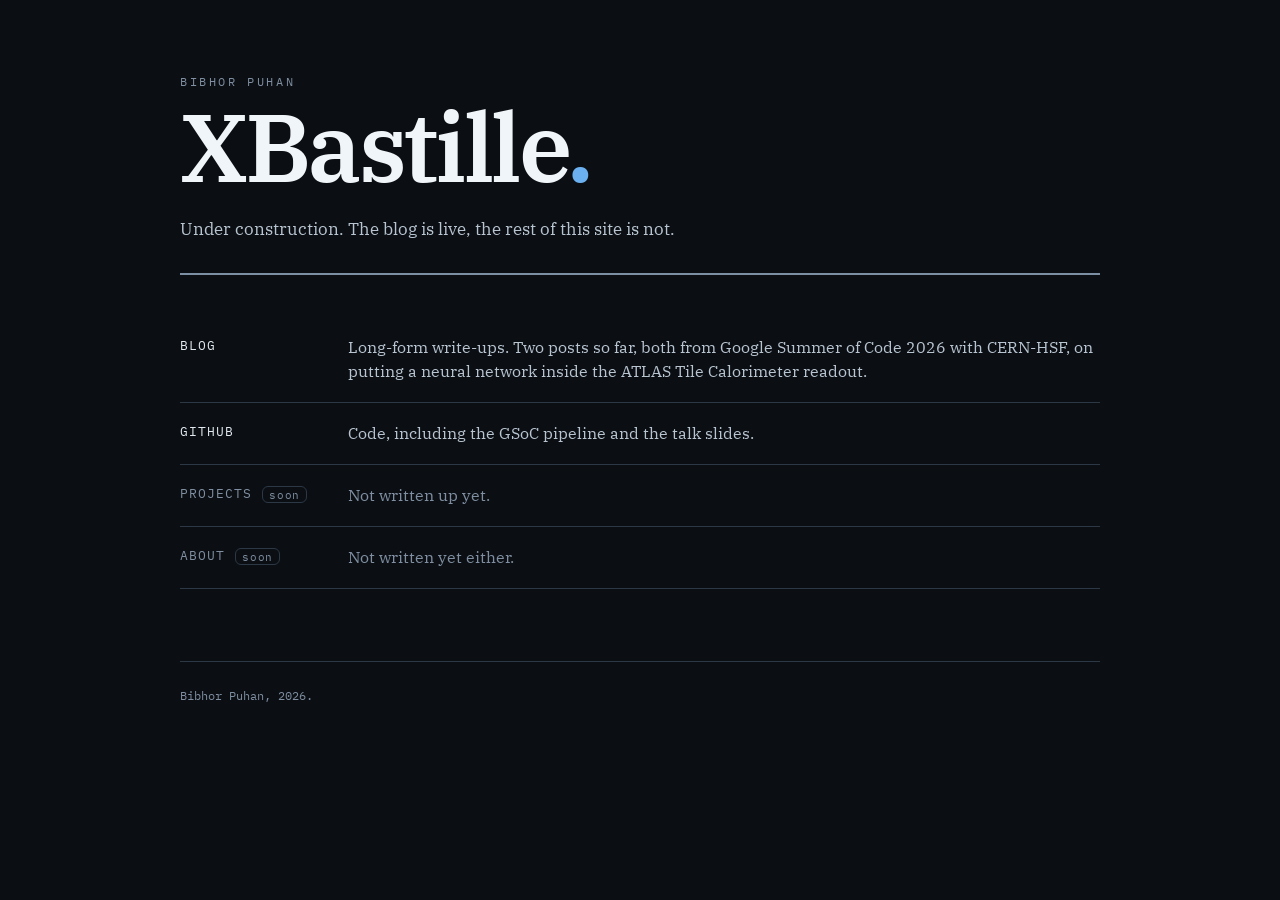
==== commit bc0d38f5: "making it my central blog" ====
--- a/index.html
+++ b/index.html
@@ -4,12 +4,12 @@
 <head>
   <meta charset="utf-8">
   <meta name="viewport" content="width=device-width, initial-scale=1">
-  <title>GSoC 2026, AI-Accelerated Signal Reconstruction for the ATLAS Tile Calorimeter</title>
+  <title>XBastille</title>
   <meta name="description"
-    content="Google Summer of Code 2026 with CERN-HSF. Replacing Optimal Filtering in the ATLAS Tile Calorimeter readout with a 91-parameter quantised CNN that runs on the TilePPr FPGA. Midterm and final reports.">
-  <meta property="og:title" content="GSoC 2026, AI-Accelerated Signal Reconstruction for the ATLAS Tile Calorimeter">
+    content="Bibhor Puhan, a.k.a. XBastille. Deep learning, computer vision and lately the ATLAS detector. The site is under construction, the blog is live.">
+  <meta property="og:title" content="XBastille">
   <meta property="og:description"
-    content="Google Summer of Code 2026 with CERN-HSF. Replacing Optimal Filtering in the ATLAS Tile Calorimeter readout with a 91-parameter quantised CNN that runs on the TilePPr FPGA.">
+    content="Bibhor Puhan, a.k.a. XBastille. Deep learning, computer vision and lately the ATLAS detector. The site is under construction, the blog is live.">
   <meta property="og:type" content="website">
   <link rel="icon" href="https://avatars.githubusercontent.com/u/148121344?s=64&amp;v=4">
   <link rel="apple-touch-icon" href="https://avatars.githubusercontent.com/u/148121344?s=180&amp;v=4">
@@ -25,103 +25,40 @@
   <div class="wrap">
 
     <header class="masthead brandhead">
-      <p class="brand-kicker">XBastille</p>
-      <h1 class="brand">Blog<span class="dot">.</span></h1>
+      <p class="brand-kicker">Bibhor Puhan</p>
+      <h1 class="brand">XBastille<span class="dot">.</span></h1>
+      <p class="standfirst">Under construction. The blog is live, the rest of this site is not.</p>
     </header>
 
     <main>
-      <div class="postlist">
+      <nav class="index" aria-label="Site index">
 
-        <a class="post-card" href="final.html">
-          <p class="post-meta"><span class="post-tag">Final report</span><span>5 September 2026</span></p>
-          <p class="post-title">AI-Accelerated Signal Reconstruction for the ATLAS Tile Calorimeter at the HL-LHC</p>
-          <p class="post-dek">The whole project end to end. A 91-parameter quantised CNN placed and routed on the real
-            target FPGA covering all 77 channels with timing met, a bit-exact integer emulator of that firmware merged
-            into ATLAS Athena, and a pedestal correction that turned into a hunt for a truncated buffer in the
-            simulation. Includes what did not get finished and why.</p>
-          <span class="post-more">Read blog &rarr;</span>
+        <a class="index-row" href="blog/">
+          <span class="index-key">Blog</span>
+          <span class="index-dek">Long-form write-ups. Two posts so far, both from Google Summer of Code 2026 with
+            CERN-HSF, on putting a neural network inside the ATLAS Tile Calorimeter readout.</span>
         </a>
 
-        <a class="post-card" href="midterm.html">
-          <p class="post-meta"><span class="post-tag">Midterm</span><span>17 July 2026</span></p>
-          <p class="post-title">Where the project stood at the halfway mark</p>
-          <p class="post-dek">Why Optimal Filtering breaks down at HL-LHC pile-up, the dual-gain input encoding that
-            reshaped the project, knowledge distillation down to 91 parameters, and the first pass at quantisation,
-            including one result I was happy about and could not explain.</p>
-          <span class="post-more">Read blog &rarr;</span>
+        <a class="index-row" href="https://github.com/XBastille">
+          <span class="index-key">GitHub</span>
+          <span class="index-dek">Code, including the GSoC pipeline and the talk slides.</span>
         </a>
 
-      </div>
+        <div class="index-row is-soon">
+          <span class="index-key">Projects</span>
+          <span class="index-dek">Not written up yet.</span>
+        </div>
+
+        <div class="index-row is-soon">
+          <span class="index-key">About</span>
+          <span class="index-dek">Not written yet either.</span>
+        </div>
+
+      </nav>
     </main>
 
-    <section class="about" id="about">
-      <h2 class="about-head">About Me</h2>
-
-      <div class="about-body">
-        <img class="about-avatar" src="https://avatars.githubusercontent.com/u/148121344?s=200&amp;v=4" width="96"
-          height="96">
-
-        <div class="about-text">
-          <p class="about-name">
-            XBastille
-            <a class="about-handle" href="https://github.com/XBastille">@XBastille</a>
-          </p>
-          <p class="about-bio">
-            I am an AI Researcher. My research focuses on Computer Vision, Generative Models
-            and Deep Learning for physics. I am currently serving as an Undergraduate / Summer
-            Student at CERN, IFIC and CSIC, as a Google Summer of Code 2026 Contributor with
-            CERN-HSF.
-          </p>
-        </div>
-      </div>
-
-      <dl class="about-stats" id="gh-stats">
-        <div>
-          <dt>Followers</dt>
-          <dd data-gh="followers">14</dd>
-        </div>
-        <div>
-          <dt>Repositories</dt>
-          <dd data-gh="repos">31</dd>
-        </div>
-        <div>
-          <dt>Stars earned</dt>
-          <dd data-gh="stars">67</dd>
-        </div>
-      </dl>
-
-      <p class="about-cta">
-        If this was useful, the rest of my work lives on GitHub.
-        <a class="about-button" href="https://github.com/XBastille">Follow @XBastille</a>
-      </p>
-    </section>
-
-    <script>
-      (async () => {
-        const set = (k, v) => {
-          const el = document.querySelector(`[data-gh="${k}"]`);
-          if (el && Number.isFinite(v)) el.textContent = v.toLocaleString();
-        };
-        try {
-          const [user, repos] = await Promise.all([
-            fetch("https://api.github.com/users/XBastille").then(r => r.ok ? r.json() : null),
-            fetch("https://api.github.com/users/XBastille/repos?per_page=100").then(r => r.ok ? r.json() : null),
-          ]);
-          if (user) {
-            set("followers", user.followers);
-            set("repos", user.public_repos);
-          }
-          if (Array.isArray(repos)) {
-            set("stars", repos.reduce((n, r) => n + r.stargazers_count, 0));
-          }
-        } catch (_) {}
-      })();
-    </script>
-
     <footer>
-      <p>Written by XBastille for Google Summer of Code 2026 with CERN-HSF.
-        All figures and numbers come from simulation.
-      </p>
+      <p>Bibhor Puhan, 2026.</p>
     </footer>
 
   </div>
--- a/style.css
+++ b/style.css
@@ -1,3 +1,6 @@
+/* Hallmark · macrostructure: Index-First · tone: austere · theme: site tokens, preserved
+ * anchor hue: blue (--accent) · nav: none, the index is the nav · footer: one-line colophon
+ * Hallmark · pre-emit critique: P4 H4 E4 S4 R5 V3 */
 :root {
   --cern:    #0053a1;
   --accent:  #6bb0f0;
@@ -20,20 +23,24 @@
   --code-id:  #9cdcfe;
   --code-chrome: #333;
 
+  --font-serif: "IBM Plex Serif", Charter, Georgia, serif;
+  --font-mono: "IBM Plex Mono", ui-monospace, monospace;
+
   --measure: 92ch;
   --r: 6px;
 }
 
 *, *::before, *::after { box-sizing: border-box; }
 
-html { -webkit-text-size-adjust: 100%; background: var(--paper); }
+html { -webkit-text-size-adjust: 100%; background: var(--paper); overflow-x: clip; }
 
 body {
   margin: 0;
   padding: 0 1.5rem 7rem;
+  overflow-x: clip;
   background: var(--paper);
   color: var(--ink);
-  font-family: "IBM Plex Serif", Charter, Georgia, serif;
+  font-family: var(--font-serif);
   font-size: 1.0625rem;
   line-height: 1.7;
   -webkit-font-smoothing: antialiased;
@@ -71,7 +78,7 @@
   margin: 0;
   padding: 0.9rem 0 1.3rem;
   border-top: 1px solid var(--rule);
-  font-family: "IBM Plex Mono", ui-monospace, monospace;
+  font-family: var(--font-mono);
   font-size: 0.79rem;
   line-height: 1.9;
 }
@@ -91,7 +98,7 @@
 }
 h2::before {
   content: counter(section);
-  font-family: "IBM Plex Mono", ui-monospace, monospace;
+  font-family: var(--font-mono);
   font-size: 0.85rem;
   font-weight: 500;
   color: var(--accent);
@@ -115,7 +122,7 @@
 strong { font-weight: 600; color: #f5f8fb; }
 
 code {
-  font-family: "IBM Plex Mono", ui-monospace, SFMono-Regular, Menlo, monospace;
+  font-family: var(--font-mono);
   font-size: 0.85em;
   color: var(--code-id);
   background: rgba(120, 170, 225, 0.085);
@@ -136,7 +143,7 @@
   top: 0;
   right: 0;
   padding: 0.18rem 0.55rem;
-  font-family: "IBM Plex Mono", ui-monospace, monospace;
+  font-family: var(--font-mono);
   font-size: 0.64rem;
   letter-spacing: 0.07em;
   color: #7c7c7c;
@@ -186,7 +193,7 @@
 table {
   border-collapse: collapse;
   width: 100%;
-  font-family: "IBM Plex Mono", ui-monospace, monospace;
+  font-family: var(--font-mono);
   font-size: 0.8rem;
   line-height: 1.55;
   font-variant-numeric: tabular-nums;
@@ -250,7 +257,7 @@
 figcaption::before {
   content: "Figure " counter(figure) ". ";
   color: var(--accent);
-  font-family: "IBM Plex Mono", ui-monospace, monospace;
+  font-family: var(--font-mono);
   font-size: 0.78rem;
   font-weight: 500;
 }
@@ -280,7 +287,7 @@
 
 .eq var, .m var {
   font-style: italic;
-  font-family: "IBM Plex Serif", Charter, Georgia, serif;
+  font-family: var(--font-serif);
   color: #f0f5fa;
 }
 .eq .w, .m .w { font-style: normal; }
@@ -321,7 +328,7 @@
 
 .refs li::marker {
   color: var(--accent);
-  font-family: "IBM Plex Mono", ui-monospace, monospace;
+  font-family: var(--font-mono);
   font-size: 0.82rem;
 }
 
@@ -329,7 +336,7 @@
   margin-top: 4.5rem;
   padding-top: 1.4rem;
   border-top: 1px solid var(--rule);
-  font-family: "IBM Plex Mono", ui-monospace, monospace;
+  font-family: var(--font-mono);
   font-size: 0.75rem;
   line-height: 1.75;
   color: var(--slate);
@@ -353,7 +360,7 @@
 
 .about-head {
   counter-increment: none;
-  font-family: "IBM Plex Mono", ui-monospace, monospace;
+  font-family: var(--font-mono);
   font-size: 0.72rem;
   letter-spacing: 0.1em;
   text-transform: uppercase;
@@ -386,7 +393,7 @@
   color: #f0f5fa;
 }
 .about-handle {
-  font-family: "IBM Plex Mono", ui-monospace, monospace;
+  font-family: var(--font-mono);
   font-size: 0.78rem;
   font-weight: 400;
   margin-left: 0.5rem;
@@ -412,7 +419,7 @@
 }
 .about-stats div { display: flex; flex-direction: column; gap: 0.15rem; }
 .about-stats dt {
-  font-family: "IBM Plex Mono", ui-monospace, monospace;
+  font-family: var(--font-mono);
   font-size: 0.68rem;
   letter-spacing: 0.07em;
   text-transform: uppercase;
@@ -420,7 +427,7 @@
 }
 .about-stats dd {
   margin: 0;
-  font-family: "IBM Plex Mono", ui-monospace, monospace;
+  font-family: var(--font-mono);
   font-size: 1.3rem;
   font-variant-numeric: tabular-nums;
   color: var(--accent);
@@ -444,7 +451,7 @@
   border-radius: var(--r);
   background: var(--cern);
   color: #fff;
-  font-family: "IBM Plex Mono", ui-monospace, monospace;
+  font-family: var(--font-mono);
   font-size: 0.78rem;
   text-decoration: none;
 }
@@ -458,7 +465,7 @@
 
 .sitenav {
   padding: 1.4rem 0 0;
-  font-family: "IBM Plex Mono", ui-monospace, monospace;
+  font-family: var(--font-mono);
   font-size: 0.76rem;
   letter-spacing: 0.04em;
 }
@@ -489,7 +496,7 @@
 .post-card:hover .post-title { color: var(--link); }
 
 .post-meta {
-  font-family: "IBM Plex Mono", ui-monospace, monospace;
+  font-family: var(--font-mono);
   font-size: 0.72rem;
   letter-spacing: 0.07em;
   text-transform: uppercase;
@@ -524,7 +531,7 @@
 .post-more {
   display: inline-block;
   margin-top: 0.75rem;
-  font-family: "IBM Plex Mono", ui-monospace, monospace;
+  font-family: var(--font-mono);
   font-size: 0.74rem;
   color: var(--accent);
 }
@@ -538,7 +545,7 @@
 }
 .landing-links h2 {
   counter-increment: none;
-  font-family: "IBM Plex Mono", ui-monospace, monospace;
+  font-family: var(--font-mono);
   font-size: 0.72rem;
   letter-spacing: 0.1em;
   text-transform: uppercase;
@@ -559,7 +566,7 @@
 
 .brand-kicker {
   margin: 0 0 0.55rem;
-  font-family: "IBM Plex Mono", ui-monospace, monospace;
+  font-family: var(--font-mono);
   font-size: 0.74rem;
   letter-spacing: 0.22em;
   text-transform: uppercase;
@@ -567,8 +574,10 @@
 }
 
 .brand {
-  font-size: clamp(3.2rem, 13vw, 6rem);
+  font-size: clamp(2.6rem, 13vw, 6rem);
   line-height: 0.95;
+  overflow-wrap: anywhere;
+  min-width: 0;
   font-weight: 600;
   letter-spacing: -0.035em;
   margin: 0 0 1.4rem;
@@ -597,7 +606,7 @@
   border-radius: var(--r);
   background: #111a24;
   color: var(--ink-dim);
-  font-family: "IBM Plex Mono", ui-monospace, monospace;
+  font-family: var(--font-mono);
   font-size: 0.75rem;
   text-decoration: none;
 }
@@ -607,3 +616,53 @@
   background: #14293f;
 }
 .linkbar .lb-key { color: var(--accent); }
+
+a:focus-visible {
+  outline: 2px solid var(--accent);
+  outline-offset: 3px;
+}
+
+.index { margin: 0; }
+
+.index-row {
+  display: grid;
+  grid-template-columns: 9rem minmax(0, 1fr);
+  gap: 0 1.5rem;
+  padding: 1.15rem 0;
+  border-bottom: 1px solid var(--rule);
+  color: inherit;
+  text-decoration: none;
+}
+a.index-row:hover .index-key { color: var(--link); }
+
+.index-key {
+  font-family: var(--font-mono);
+  font-size: 0.82rem;
+  letter-spacing: 0.08em;
+  text-transform: uppercase;
+  color: var(--ink);
+  white-space: nowrap;
+}
+
+.index-dek {
+  color: var(--ink-dim);
+  font-size: 0.98rem;
+  line-height: 1.55;
+}
+
+.is-soon .index-key,
+.is-soon .index-dek { color: var(--slate); }
+.is-soon .index-key::after {
+  content: "soon";
+  margin-left: 0.6rem;
+  padding: 0.05rem 0.4rem;
+  border: 1px solid var(--rule);
+  border-radius: var(--r);
+  font-size: 0.68rem;
+  letter-spacing: 0.06em;
+  text-transform: lowercase;
+}
+
+@media (max-width: 680px) {
+  .index-row { grid-template-columns: 1fr; gap: 0.3rem 0; }
+}
